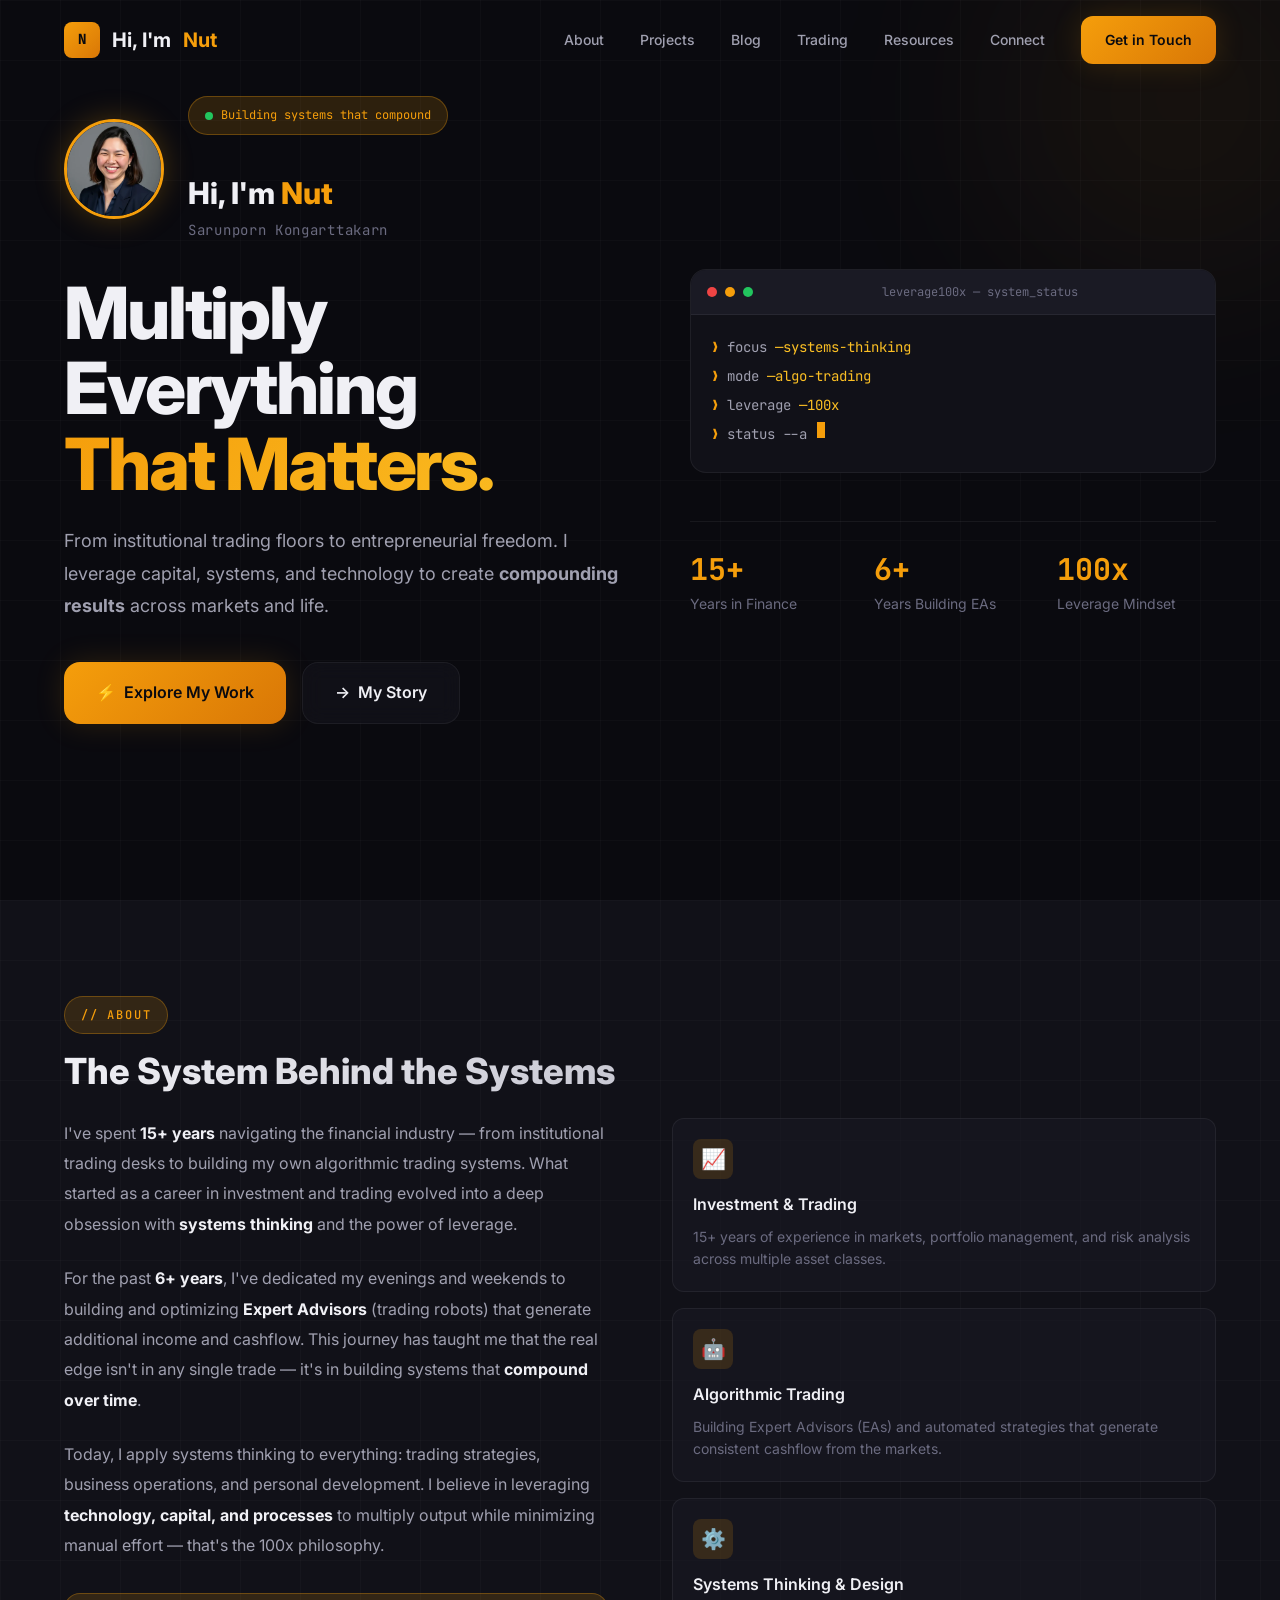
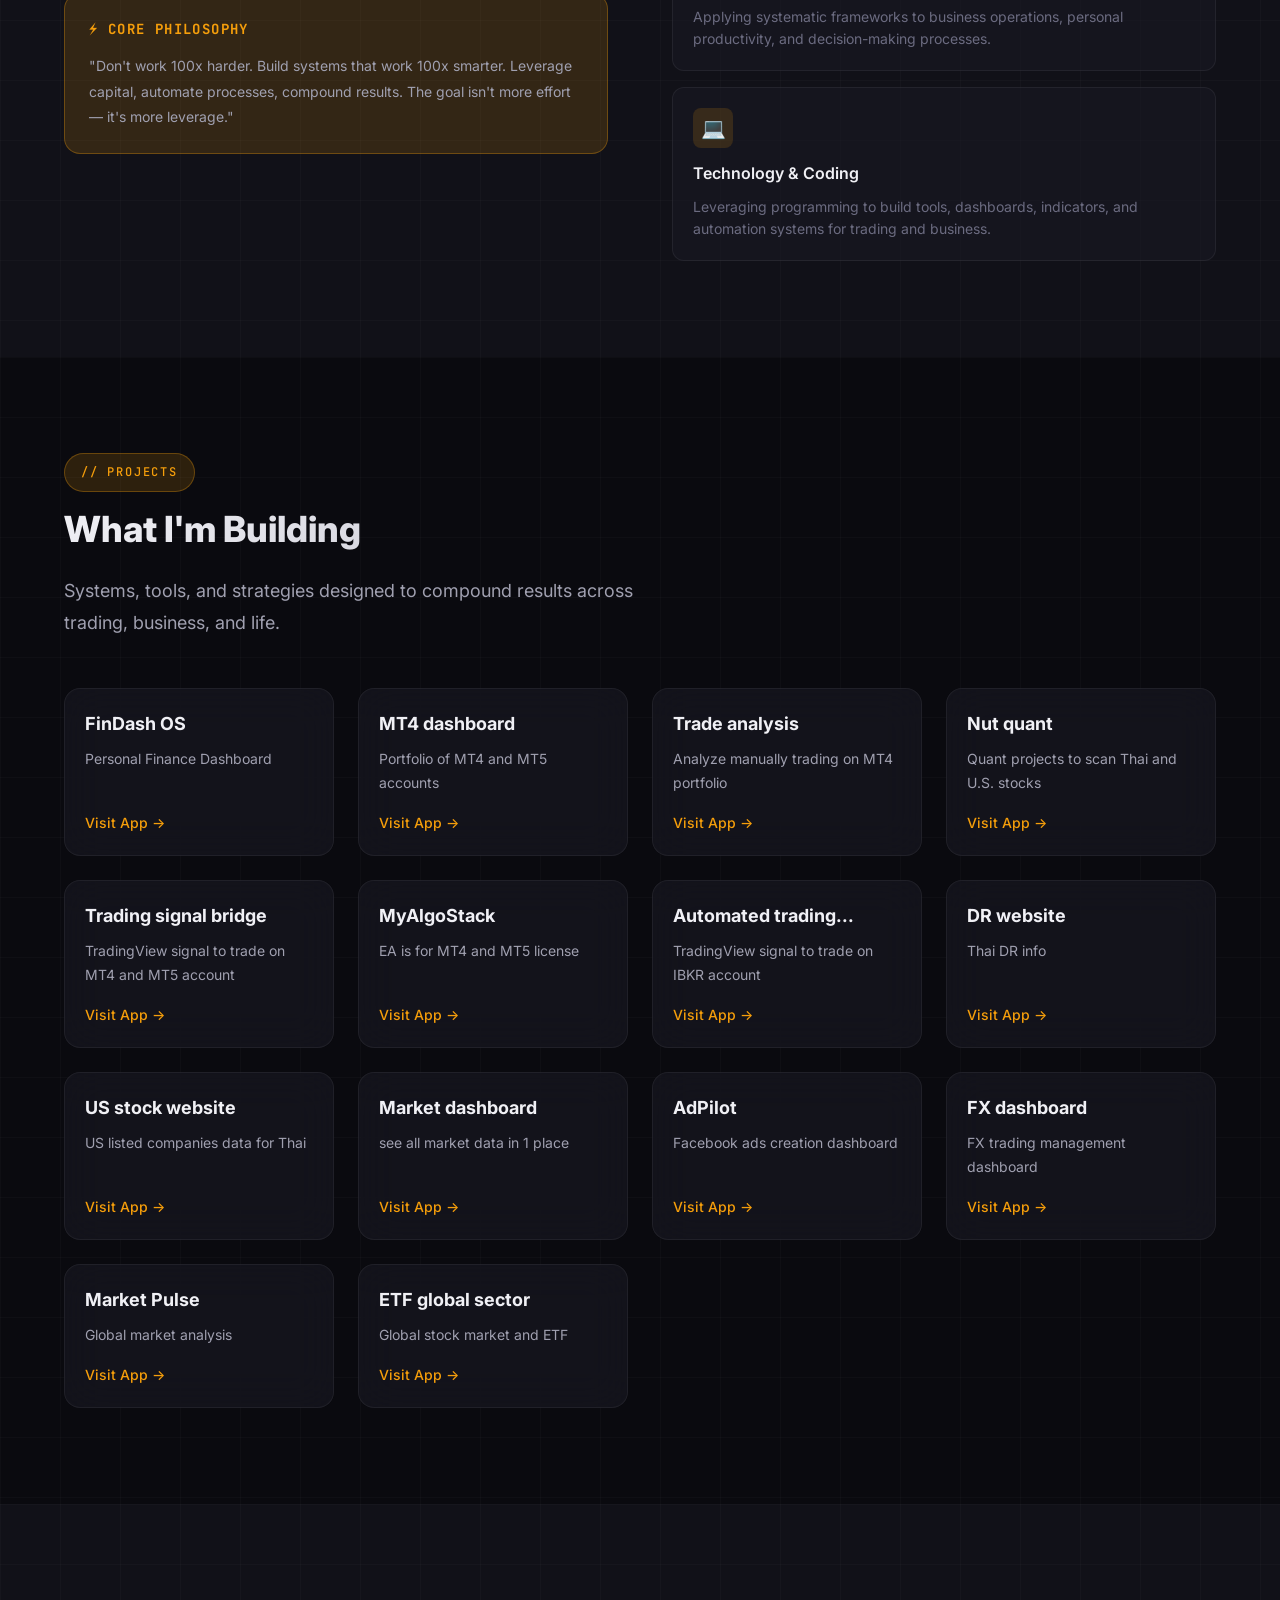
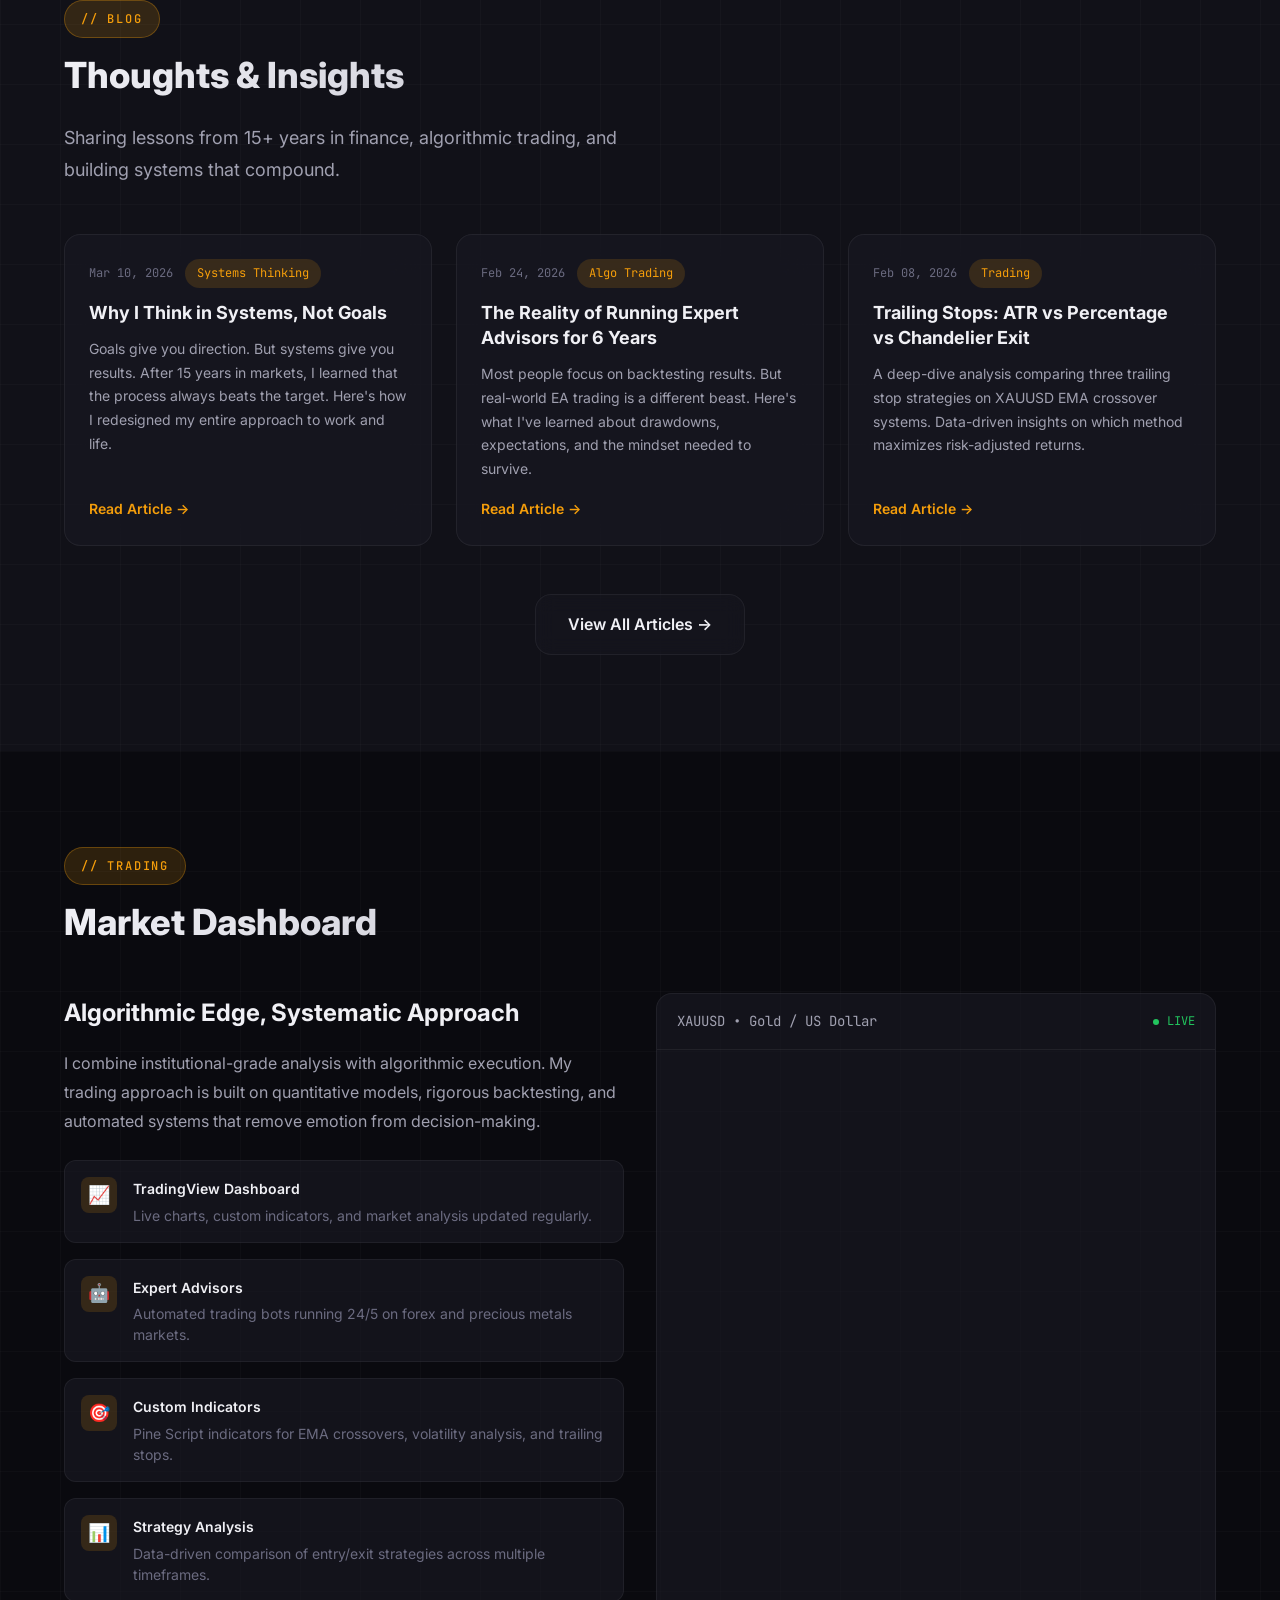
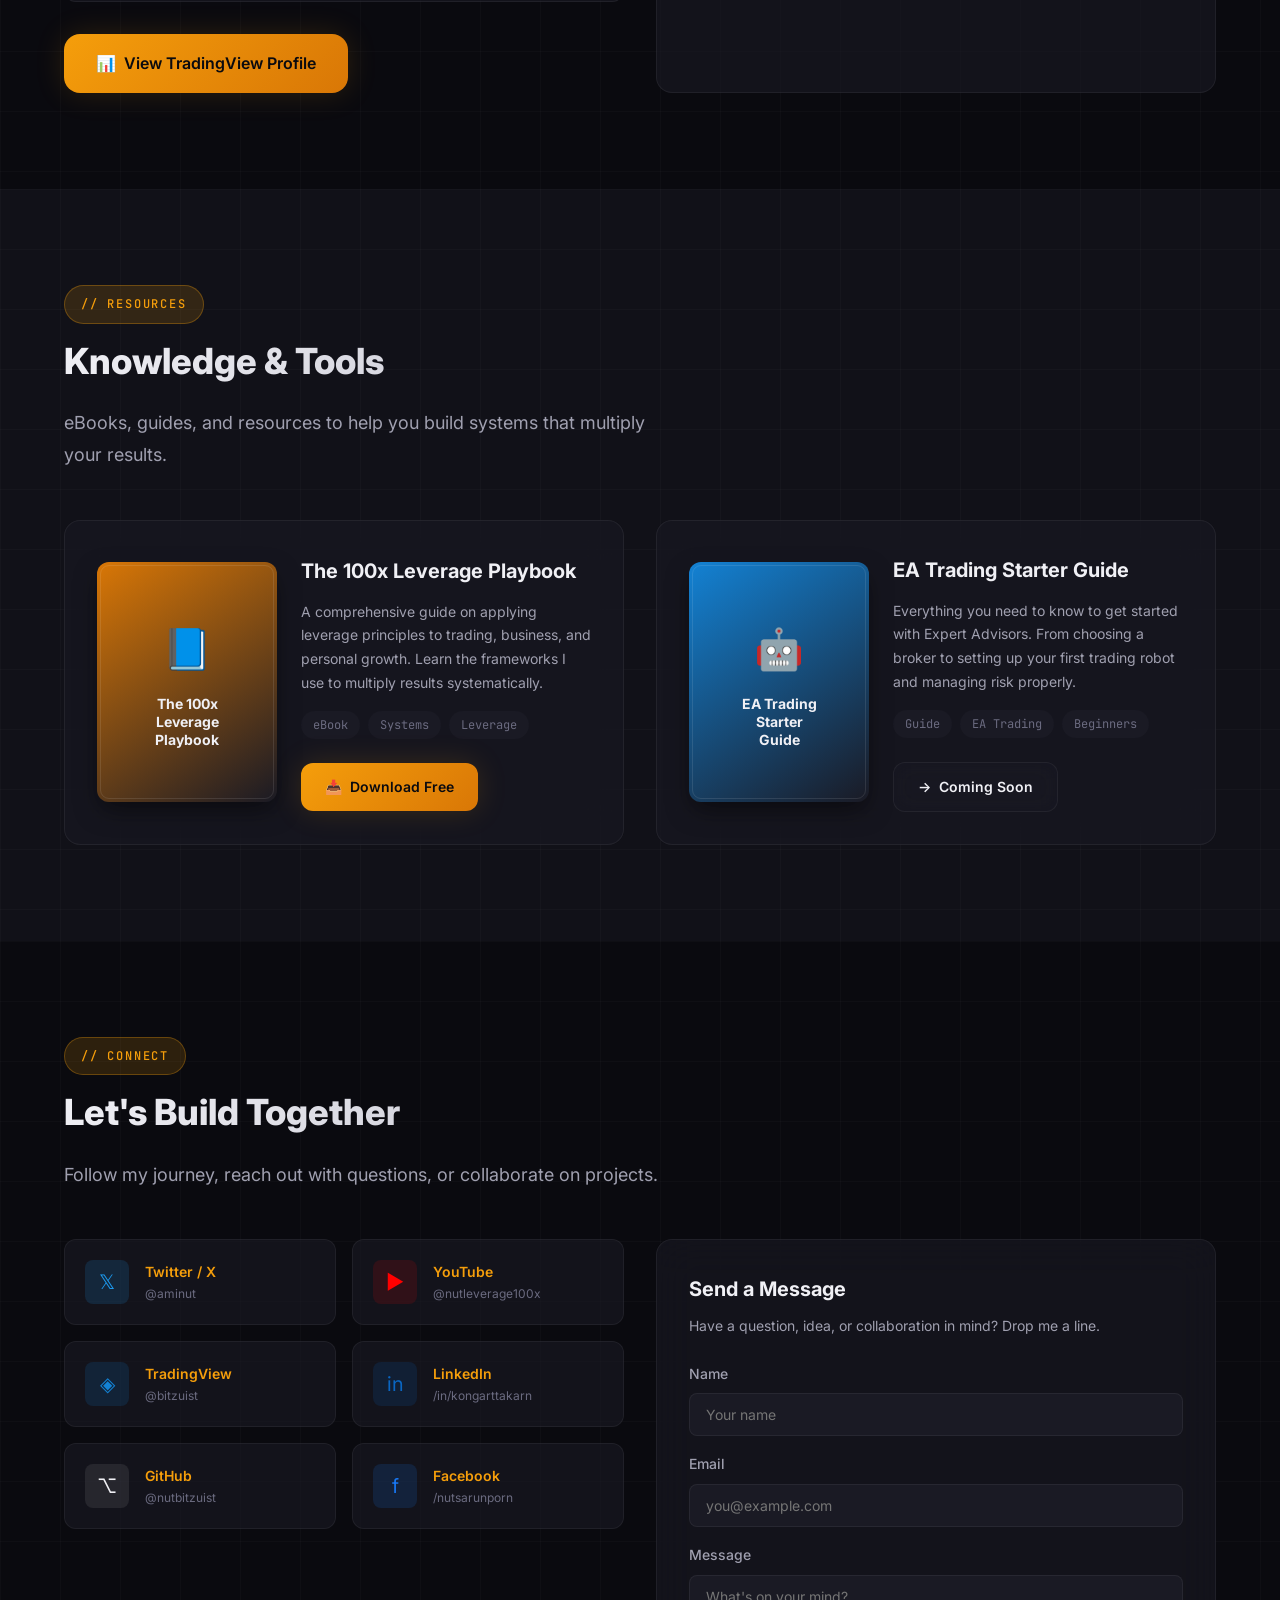
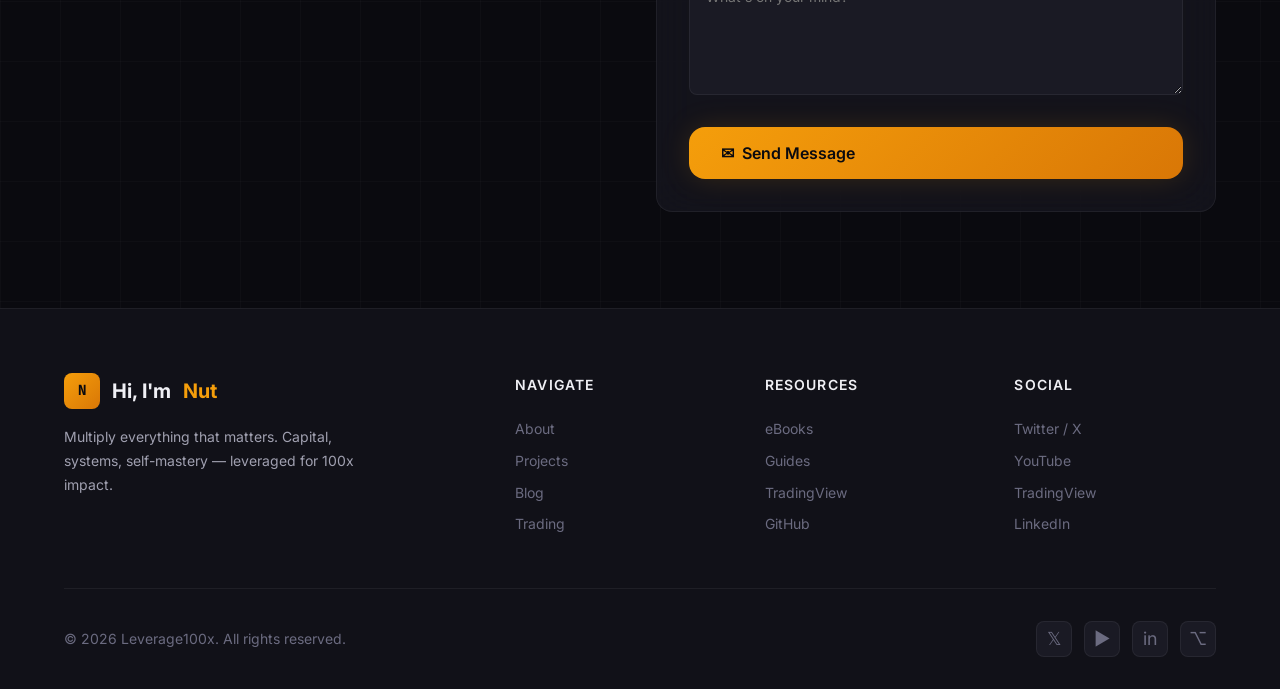
==== index.html @ 0f4f35c1 "Initial commit for Personal Website" ====
<!DOCTYPE html>
<html lang="en">

<head>
  <meta charset="UTF-8" />
  <meta name="viewport" content="width=device-width, initial-scale=1.0, maximum-scale=1" />
  <title>Nut (Sarunporn) — Leverage100x | Multiply Everything That Matters</title>
  <meta name="description"
    content="From institutional trading floors to entrepreneurial freedom. 15+ years of investment expertise, algorithmic trading systems, and Expert Advisors. Learn to leverage capital, systems, and self-mastery for 100x impact." />
  <meta name="keywords"
    content="leverage, trading, forex, expert advisor, EA, algo trading, system thinking, business systems, self-mastery, 100x growth, robot trading, automation, TradingView" />
  <meta name="author" content="Sarunporn Kongarttakarn (Nut)" />
  <meta name="robots" content="index, follow" />
  <meta name="theme-color" content="#F59E0B" />

  <!-- Open Graph -->
  <meta property="og:title" content="Leverage100x — Multiply Everything That Matters" />
  <meta property="og:description"
    content="From institutional trading floors to entrepreneurial freedom. Learn to leverage capital, systems, and self-mastery for 100x impact." />
  <meta property="og:type" content="website" />
  <meta property="og:url" content="https://leverage100x.com" />
  <meta property="og:site_name" content="Leverage100x" />

  <!-- Twitter Card -->
  <meta name="twitter:card" content="summary_large_image" />
  <meta name="twitter:title" content="Leverage100x — Multiply Everything That Matters" />
  <meta name="twitter:description"
    content="From institutional trading floors to entrepreneurial freedom. Learn to leverage capital, systems, and self-mastery for 100x impact." />

  <!-- Fonts -->
  <link rel="preconnect" href="https://fonts.googleapis.com" />
  <link rel="preconnect" href="https://fonts.gstatic.com" crossorigin />
  <link
    href="https://fonts.googleapis.com/css2?family=Inter:wght@400;500;600;700;800&family=JetBrains+Mono:wght@400;500;600;700&display=swap"
    rel="stylesheet" />

  <!-- Stylesheet -->
  <link rel="stylesheet" href="styles.css" />
</head>

<body>

  <!-- ========== NAVIGATION ========== -->
  <nav class="navbar" id="navbar">
    <div class="container">
      <a href="#" class="nav-logo">
        <span class="nav-logo-icon">N</span>
        Hi, I'm <span class="text-accent">Nut</span>
      </a>

      <div class="nav-links" id="navLinks">
        <a href="#about" class="nav-link">About</a>
        <a href="#projects" class="nav-link">Projects</a>
        <a href="#blog" class="nav-link">Blog</a>
        <a href="#trading" class="nav-link">Trading</a>
        <a href="#resources" class="nav-link">Resources</a>
        <a href="#connect" class="nav-link">Connect</a>
        <a href="#connect" class="btn btn-primary nav-cta">Get in Touch</a>
      </div>

      <button class="nav-toggle" id="navToggle" aria-label="Toggle navigation">
        <span></span>
        <span></span>
        <span></span>
      </button>
    </div>
  </nav>

  <!-- ========== HERO SECTION ========== -->
  <section class="hero section" id="hero">
    <div class="bg-grid"></div>
    <div class="bg-gradient-radial"></div>

    <div class="container">
      <div class="hero-content">
        <div class="hero-text-column">
          <div class="hero-intro">
          <div class="hero-avatar">
            <img src="profile.webp" alt="Nut — Sarunporn Kongarttakarn" />
          </div>
          <div class="hero-name-block">
            <div class="hero-badge">
              <span class="pulse"></span>
              Building systems that compound
            </div>
            <h2 class="hero-name">Hi, I'm <span class="text-accent">Nut</span></h2>
            <p class="hero-fullname text-mono">Sarunporn Kongarttakarn</p>
          </div>
        </div>

        <h1 class="hero-title">
          <span class="line">Multiply</span>
          <span class="line">Everything</span>
          <span class="line gradient-text">That Matters.</span>
        </h1>

        <p class="hero-subtitle">
          From institutional trading floors to entrepreneurial freedom.
          I leverage capital, systems, and technology to create
          <strong>compounding results</strong> across markets and life.
        </p>

        <div class="hero-actions">
          <a href="#projects" class="btn btn-primary btn-lg">
            <span>⚡</span> Explore My Work
          </a>
          <a href="#about" class="btn btn-secondary btn-lg">
            <span>→</span> My Story
          </a>
        </div>
        </div>

        <div class="hero-visual-column">
        <!-- Terminal -->
        <div class="hero-terminal reveal">
          <div class="terminal-header">
            <span class="terminal-dot red"></span>
            <span class="terminal-dot yellow"></span>
            <span class="terminal-dot green"></span>
            <span class="terminal-title">leverage100x — system_status</span>
          </div>
          <div class="terminal-body">
            <div class="terminal-line">
              <span class="terminal-prompt">❯</span>
              <span class="terminal-text">focus <span class="highlight">—systems-thinking</span></span>
            </div>
            <div class="terminal-line">
              <span class="terminal-prompt">❯</span>
              <span class="terminal-text">mode <span class="highlight">—algo-trading</span></span>
            </div>
            <div class="terminal-line">
              <span class="terminal-prompt">❯</span>
              <span class="terminal-text">leverage <span class="highlight">—100x</span></span>
            </div>
            <div class="terminal-line">
              <span class="terminal-prompt">❯</span>
              <span class="terminal-text" id="typingText"></span><span class="terminal-cursor"></span>
            </div>
          </div>
        </div>

        <!-- Stats -->
        <div class="hero-stats reveal reveal-delay-2">
          <div>
            <div class="hero-stat-value">15+</div>
            <div class="hero-stat-label">Years in Finance</div>
          </div>
          <div>
            <div class="hero-stat-value">6+</div>
            <div class="hero-stat-label">Years Building EAs</div>
          </div>
          <div>
            <div class="hero-stat-value">100x</div>
            <div class="hero-stat-label">Leverage Mindset</div>
          </div>
        </div>
        </div>
      </div>
    </div>
  </section>

  <!-- ========== ABOUT SECTION ========== -->
  <section class="about section" id="about">
    <div class="bg-grid"></div>
    <div class="container">
      <div class="reveal">
        <span class="section-label">// About</span>
        <h2 class="section-title">The System Behind the Systems</h2>
      </div>

      <div class="about-grid">
        <div class="about-text reveal">
          <p>
            I've spent <strong>15+ years</strong> navigating the financial industry — from institutional trading
            desks to building my own algorithmic trading systems. What started as a career in investment and
            trading evolved into a deep obsession with <strong>systems thinking</strong> and the power of leverage.
          </p>
          <p>
            For the past <strong>6+ years</strong>, I've dedicated my evenings and weekends to building and
            optimizing <strong>Expert Advisors</strong> (trading robots) that generate additional income and
            cashflow. This journey has taught me that the real edge isn't in any single trade — it's in
            building systems that <strong>compound over time</strong>.
          </p>
          <p>
            Today, I apply systems thinking to everything: trading strategies, business operations, and
            personal development. I believe in leveraging <strong>technology, capital, and processes</strong>
            to multiply output while minimizing manual effort — that's the 100x philosophy.
          </p>

          <div class="about-philosophy">
            <h3>⚡ Core Philosophy</h3>
            <p>
              "Don't work 100x harder. Build systems that work 100x smarter.
              Leverage capital, automate processes, compound results.
              The goal isn't more effort — it's more leverage."
            </p>
          </div>
        </div>

        <div class="about-skills reveal reveal-delay-2">
          <div class="skill-card">
            <div class="skill-card-icon">📈</div>
            <h3>Investment & Trading</h3>
            <p>15+ years of experience in markets, portfolio management, and risk analysis across multiple asset
              classes.</p>
          </div>
          <div class="skill-card">
            <div class="skill-card-icon">🤖</div>
            <h3>Algorithmic Trading</h3>
            <p>Building Expert Advisors (EAs) and automated strategies that generate consistent cashflow from the
              markets.</p>
          </div>
          <div class="skill-card">
            <div class="skill-card-icon">⚙️</div>
            <h3>Systems Thinking & Design</h3>
            <p>Applying systematic frameworks to business operations, personal productivity, and decision-making
              processes.</p>
          </div>
          <div class="skill-card">
            <div class="skill-card-icon">💻</div>
            <h3>Technology & Coding</h3>
            <p>Leveraging programming to build tools, dashboards, indicators, and automation systems for trading and
              business.</p>
          </div>
        </div>
      </div>
    </div>
  </section>

  <!-- ========== PROJECTS SECTION ========== -->
  <section class="section" id="projects">
    <div class="bg-grid"></div>
    <div class="container">
      <div class="reveal">
        <span class="section-label">// Projects</span>
        <h2 class="section-title">What I'm Building</h2>
        <p class="section-subtitle">Systems, tools, and strategies designed to compound results across trading,
          business, and life.</p>
      </div>

      <div class="projects-grid" style="margin-top: var(--space-12);">
        <div class="card project-card reveal">
          <div class="project-card-body" style="padding: var(--space-5); height: 100%; display: flex; flex-direction: column;">
            <h3 class="project-card-title" style="margin-bottom: var(--space-2); font-size: var(--fs-lg);">FinDash OS</h3>
            <p class="project-card-desc" style="flex-grow: 1; font-size: var(--fs-sm); color: var(--text-secondary); margin-bottom: var(--space-4);">Personal Finance Dashboard</p>
            <div class="project-card-links text-accent" style="font-size: var(--fs-sm); font-weight: 500;">
              <a href="http://findashos.com/" target="_blank" rel="noopener">Visit App →</a>
            </div>
          </div>
        </div>

        <div class="card project-card reveal">
          <div class="project-card-body" style="padding: var(--space-5); height: 100%; display: flex; flex-direction: column;">
            <h3 class="project-card-title" style="margin-bottom: var(--space-2); font-size: var(--fs-lg);">MT4 dashboard</h3>
            <p class="project-card-desc" style="flex-grow: 1; font-size: var(--fs-sm); color: var(--text-secondary); margin-bottom: var(--space-4);">Portfolio of MT4 and MT5 accounts</p>
            <div class="project-card-links text-accent" style="font-size: var(--fs-sm); font-weight: 500;">
              <a href="https://mtports.myalgostack.com/" target="_blank" rel="noopener">Visit App →</a>
            </div>
          </div>
        </div>

        <div class="card project-card reveal">
          <div class="project-card-body" style="padding: var(--space-5); height: 100%; display: flex; flex-direction: column;">
            <h3 class="project-card-title" style="margin-bottom: var(--space-2); font-size: var(--fs-lg);">Trade analysis</h3>
            <p class="project-card-desc" style="flex-grow: 1; font-size: var(--fs-sm); color: var(--text-secondary); margin-bottom: var(--space-4);">Analyze manually trading on MT4 portfolio</p>
            <div class="project-card-links text-accent" style="font-size: var(--fs-sm); font-weight: 500;">
              <a href="https://tradeanalysis.up.railway.app/" target="_blank" rel="noopener">Visit App →</a>
            </div>
          </div>
        </div>

        <div class="card project-card reveal">
          <div class="project-card-body" style="padding: var(--space-5); height: 100%; display: flex; flex-direction: column;">
            <h3 class="project-card-title" style="margin-bottom: var(--space-2); font-size: var(--fs-lg);">Nut quant</h3>
            <p class="project-card-desc" style="flex-grow: 1; font-size: var(--fs-sm); color: var(--text-secondary); margin-bottom: var(--space-4);">Quant projects to scan Thai and U.S. stocks</p>
            <div class="project-card-links text-accent" style="font-size: var(--fs-sm); font-weight: 500;">
              <a href="https://quant.myalgostack.com/" target="_blank" rel="noopener">Visit App →</a>
            </div>
          </div>
        </div>

        <div class="card project-card reveal">
          <div class="project-card-body" style="padding: var(--space-5); height: 100%; display: flex; flex-direction: column;">
            <h3 class="project-card-title" style="margin-bottom: var(--space-2); font-size: var(--fs-lg);">Trading signal bridge</h3>
            <p class="project-card-desc" style="flex-grow: 1; font-size: var(--fs-sm); color: var(--text-secondary); margin-bottom: var(--space-4);">TradingView signal to trade on MT4 and MT5 account</p>
            <div class="project-card-links text-accent" style="font-size: var(--fs-sm); font-weight: 500;">
              <a href="https://signal.myalgostack.com/" target="_blank" rel="noopener">Visit App →</a>
            </div>
          </div>
        </div>

        <div class="card project-card reveal">
          <div class="project-card-body" style="padding: var(--space-5); height: 100%; display: flex; flex-direction: column;">
            <h3 class="project-card-title" style="margin-bottom: var(--space-2); font-size: var(--fs-lg);">MyAlgoStack</h3>
            <p class="project-card-desc" style="flex-grow: 1; font-size: var(--fs-sm); color: var(--text-secondary); margin-bottom: var(--space-4);">EA is for MT4 and MT5 license</p>
            <div class="project-card-links text-accent" style="font-size: var(--fs-sm); font-weight: 500;">
              <a href="https://myalgostack.com/" target="_blank" rel="noopener">Visit App →</a>
            </div>
          </div>
        </div>

        <div class="card project-card reveal">
          <div class="project-card-body" style="padding: var(--space-5); height: 100%; display: flex; flex-direction: column;">
            <h3 class="project-card-title" style="margin-bottom: var(--space-2); font-size: var(--fs-lg);">Automated trading...</h3>
            <p class="project-card-desc" style="flex-grow: 1; font-size: var(--fs-sm); color: var(--text-secondary); margin-bottom: var(--space-4);">TradingView signal to trade on IBKR account</p>
            <div class="project-card-links text-accent" style="font-size: var(--fs-sm); font-weight: 500;">
              <a href="https://trading-system-ibkr.vercel.app/" target="_blank" rel="noopener">Visit App →</a>
            </div>
          </div>
        </div>

        <div class="card project-card reveal">
          <div class="project-card-body" style="padding: var(--space-5); height: 100%; display: flex; flex-direction: column;">
            <h3 class="project-card-title" style="margin-bottom: var(--space-2); font-size: var(--fs-lg);">DR website</h3>
            <p class="project-card-desc" style="flex-grow: 1; font-size: var(--fs-sm); color: var(--text-secondary); margin-bottom: var(--space-4);">Thai DR info</p>
            <div class="project-card-links text-accent" style="font-size: var(--fs-sm); font-weight: 500;">
              <a href="http://dr.myalgostack.com/" target="_blank" rel="noopener">Visit App →</a>
            </div>
          </div>
        </div>

        <div class="card project-card reveal">
          <div class="project-card-body" style="padding: var(--space-5); height: 100%; display: flex; flex-direction: column;">
            <h3 class="project-card-title" style="margin-bottom: var(--space-2); font-size: var(--fs-lg);">US stock website</h3>
            <p class="project-card-desc" style="flex-grow: 1; font-size: var(--fs-sm); color: var(--text-secondary); margin-bottom: var(--space-4);">US listed companies data for Thai</p>
            <div class="project-card-links text-accent" style="font-size: var(--fs-sm); font-weight: 500;">
              <a href="https://bulltiq.com/" target="_blank" rel="noopener">Visit App →</a>
            </div>
          </div>
        </div>

        <div class="card project-card reveal">
          <div class="project-card-body" style="padding: var(--space-5); height: 100%; display: flex; flex-direction: column;">
            <h3 class="project-card-title" style="margin-bottom: var(--space-2); font-size: var(--fs-lg);">Market dashboard</h3>
            <p class="project-card-desc" style="flex-grow: 1; font-size: var(--fs-sm); color: var(--text-secondary); margin-bottom: var(--space-4);">see all market data in 1 place</p>
            <div class="project-card-links text-accent" style="font-size: var(--fs-sm); font-weight: 500;">
              <a href="https://1market.vercel.app/" target="_blank" rel="noopener">Visit App →</a>
            </div>
          </div>
        </div>

        <div class="card project-card reveal">
          <div class="project-card-body" style="padding: var(--space-5); height: 100%; display: flex; flex-direction: column;">
            <h3 class="project-card-title" style="margin-bottom: var(--space-2); font-size: var(--fs-lg);">AdPilot</h3>
            <p class="project-card-desc" style="flex-grow: 1; font-size: var(--fs-sm); color: var(--text-secondary); margin-bottom: var(--space-4);">Facebook ads creation dashboard</p>
            <div class="project-card-links text-accent" style="font-size: var(--fs-sm); font-weight: 500;">
              <a href="https://adpilot-alpha.vercel.app" target="_blank" rel="noopener">Visit App →</a>
            </div>
          </div>
        </div>

        <div class="card project-card reveal">
          <div class="project-card-body" style="padding: var(--space-5); height: 100%; display: flex; flex-direction: column;">
            <h3 class="project-card-title" style="margin-bottom: var(--space-2); font-size: var(--fs-lg);">FX dashboard</h3>
            <p class="project-card-desc" style="flex-grow: 1; font-size: var(--fs-sm); color: var(--text-secondary); margin-bottom: var(--space-4);">FX trading management dashboard</p>
            <div class="project-card-links text-accent" style="font-size: var(--fs-sm); font-weight: 500;">
              <a href="https://trading-dashboard-nine-phi.vercel.app/" target="_blank" rel="noopener">Visit App →</a>
            </div>
          </div>
        </div>

        <div class="card project-card reveal">
          <div class="project-card-body" style="padding: var(--space-5); height: 100%; display: flex; flex-direction: column;">
            <h3 class="project-card-title" style="margin-bottom: var(--space-2); font-size: var(--fs-lg);">Market Pulse</h3>
            <p class="project-card-desc" style="flex-grow: 1; font-size: var(--fs-sm); color: var(--text-secondary); margin-bottom: var(--space-4);">Global market analysis</p>
            <div class="project-card-links text-accent" style="font-size: var(--fs-sm); font-weight: 500;">
              <a href="https://1market.vercel.app/" target="_blank" rel="noopener">Visit App →</a>
            </div>
          </div>
        </div>

        <div class="card project-card reveal">
          <div class="project-card-body" style="padding: var(--space-5); height: 100%; display: flex; flex-direction: column;">
            <h3 class="project-card-title" style="margin-bottom: var(--space-2); font-size: var(--fs-lg);">ETF global sector</h3>
            <p class="project-card-desc" style="flex-grow: 1; font-size: var(--fs-sm); color: var(--text-secondary); margin-bottom: var(--space-4);">Global stock market and ETF</p>
            <div class="project-card-links text-accent" style="font-size: var(--fs-sm); font-weight: 500;">
              <a href="https://market-dashboard-big.vercel.app/" target="_blank" rel="noopener">Visit App →</a>
            </div>
          </div>
        </div>
      </div>
    </div>
  </section>

  <!-- ========== BLOG SECTION ========== -->
  <section class="blog section" id="blog">
    <div class="bg-grid"></div>
    <div class="container">
      <div class="reveal">
        <span class="section-label">// Blog</span>
        <h2 class="section-title">Thoughts & Insights</h2>
        <p class="section-subtitle">Sharing lessons from 15+ years in finance, algorithmic trading, and building systems
          that compound.</p>
      </div>

      <div class="blog-grid" style="margin-top: var(--space-12);">
        <!-- Blog Post 1 -->
        <div class="card blog-card reveal reveal-delay-1">
          <div class="blog-card-body">
            <div class="blog-card-meta">
              <span class="blog-card-date">Mar 10, 2026</span>
              <span class="blog-card-category">Systems Thinking</span>
            </div>
            <h3 class="blog-card-title">Why I Think in Systems, Not Goals</h3>
            <p class="blog-card-excerpt">
              Goals give you direction. But systems give you results. After 15 years in markets, I learned that the
              process always beats the target. Here's how I redesigned my entire approach to work and life.
            </p>
            <a href="blog/systems-not-goals.html" class="blog-card-link">Read Article →</a>
          </div>
        </div>

        <!-- Blog Post 2 -->
        <div class="card blog-card reveal reveal-delay-2">
          <div class="blog-card-body">
            <div class="blog-card-meta">
              <span class="blog-card-date">Feb 24, 2026</span>
              <span class="blog-card-category">Algo Trading</span>
            </div>
            <h3 class="blog-card-title">The Reality of Running Expert Advisors for 6 Years</h3>
            <p class="blog-card-excerpt">
              Most people focus on backtesting results. But real-world EA trading is a different beast. Here's what I've
              learned about drawdowns, expectations, and the mindset needed to survive.
            </p>
            <a href="blog/running-expert-advisors-6-years.html" class="blog-card-link">Read Article →</a>
          </div>
        </div>

        <!-- Blog Post 3 -->
        <div class="card blog-card reveal reveal-delay-3">
          <div class="blog-card-body">
            <div class="blog-card-meta">
              <span class="blog-card-date">Feb 08, 2026</span>
              <span class="blog-card-category">Trading</span>
            </div>
            <h3 class="blog-card-title">Trailing Stops: ATR vs Percentage vs Chandelier Exit</h3>
            <p class="blog-card-excerpt">
              A deep-dive analysis comparing three trailing stop strategies on XAUUSD EMA crossover systems. Data-driven
              insights on which method maximizes risk-adjusted returns.
            </p>
            <a href="blog/trailing-stops-comparison.html" class="blog-card-link">Read Article →</a>
          </div>
        </div>
      </div>

      <div class="blog-more reveal">
        <a href="blog/index.html" class="btn btn-secondary btn-lg">View All Articles →</a>
      </div>
    </div>
  </section>

  <!-- ========== TRADING SECTION ========== -->
  <section class="section" id="trading">
    <div class="bg-grid"></div>
    <div class="container">
      <div class="reveal">
        <span class="section-label">// Trading</span>
        <h2 class="section-title">Market Dashboard</h2>
      </div>

      <div class="trading-content" style="margin-top: var(--space-12);">
        <div class="trading-info reveal">
          <h3>Algorithmic Edge, Systematic Approach</h3>
          <p>
            I combine institutional-grade analysis with algorithmic execution. My trading approach
            is built on quantitative models, rigorous backtesting, and automated systems that remove
            emotion from decision-making.
          </p>

          <div class="trading-features">
            <div class="trading-feature">
              <div class="trading-feature-icon">📈</div>
              <div>
                <h4>TradingView Dashboard</h4>
                <p>Live charts, custom indicators, and market analysis updated regularly.</p>
              </div>
            </div>
            <div class="trading-feature">
              <div class="trading-feature-icon">🤖</div>
              <div>
                <h4>Expert Advisors</h4>
                <p>Automated trading bots running 24/5 on forex and precious metals markets.</p>
              </div>
            </div>
            <div class="trading-feature">
              <div class="trading-feature-icon">🎯</div>
              <div>
                <h4>Custom Indicators</h4>
                <p>Pine Script indicators for EMA crossovers, volatility analysis, and trailing stops.</p>
              </div>
            </div>
            <div class="trading-feature">
              <div class="trading-feature-icon">📊</div>
              <div>
                <h4>Strategy Analysis</h4>
                <p>Data-driven comparison of entry/exit strategies across multiple timeframes.</p>
              </div>
            </div>
          </div>

          <a href="https://www.tradingview.com/u/bitzuist/#published-scripts" class="btn btn-primary btn-lg"
            target="_blank" rel="noopener">
            <span>📊</span> View TradingView Profile
          </a>
        </div>

        <!-- TradingView Widget -->
        <div class="trading-widget reveal reveal-delay-2">
          <div class="trading-widget-header">
            <span class="trading-widget-title">XAUUSD • Gold / US Dollar</span>
            <span class="trading-widget-live">LIVE</span>
          </div>
          <!-- TradingView Widget BEGIN -->
          <div class="tradingview-widget-container">
            <iframe
              src="https://s.tradingview.com/widgetembed/?frameElementId=tradingview_chart&symbol=OANDA%3AXAUUSD&interval=D&hidesidetoolbar=1&symboledit=1&saveimage=0&toolbarbg=0a0a0f&studies=%5B%5D&theme=dark&style=1&timezone=Etc%2FUTC&withdateranges=1&showpopupbutton=0&overrides=%7B%22paneProperties.background%22%3A%22%230a0a0f%22%2C%22paneProperties.backgroundType%22%3A%22solid%22%7D"
              style="width: 100%; height: 420px;" frameborder="0" allowtransparency="true" scrolling="no"
              title="TradingView Chart">
            </iframe>
          </div>
          <!-- TradingView Widget END -->
        </div>
      </div>
    </div>
  </section>

  <!-- ========== RESOURCES SECTION ========== -->
  <section class="resources section" id="resources">
    <div class="bg-grid"></div>
    <div class="container">
      <div class="reveal">
        <span class="section-label">// Resources</span>
        <h2 class="section-title">Knowledge & Tools</h2>
        <p class="section-subtitle">eBooks, guides, and resources to help you build systems that multiply your results.
        </p>
      </div>

      <div class="resources-grid" style="margin-top: var(--space-12);">
        <!-- Resource 1: eBook -->
        <div class="card resource-card reveal reveal-delay-1">
          <div class="resource-cover">
            <div class="resource-cover-text">
              <div class="icon">📘</div>
              <h4>The 100x<br />Leverage<br />Playbook</h4>
            </div>
          </div>
          <div class="resource-info">
            <h3>The 100x Leverage Playbook</h3>
            <p>
              A comprehensive guide on applying leverage principles to trading, business, and personal growth. Learn the
              frameworks I use to multiply results systematically.
            </p>
            <div class="resource-tags">
              <span class="tech-tag">eBook</span>
              <span class="tech-tag">Systems</span>
              <span class="tech-tag">Leverage</span>
            </div>
            <a href="#" class="btn btn-primary">
              <span>📥</span> Download Free
            </a>
          </div>
        </div>

        <!-- Resource 2: Guide -->
        <div class="card resource-card reveal reveal-delay-2">
          <div class="resource-cover" style="background: linear-gradient(145deg, #1382d4 0%, var(--bg-tertiary) 100%);">
            <div class="resource-cover-text">
              <div class="icon">🤖</div>
              <h4>EA Trading<br />Starter<br />Guide</h4>
            </div>
          </div>
          <div class="resource-info">
            <h3>EA Trading Starter Guide</h3>
            <p>
              Everything you need to know to get started with Expert Advisors. From choosing a broker to setting up your
              first trading robot and managing risk properly.
            </p>
            <div class="resource-tags">
              <span class="tech-tag">Guide</span>
              <span class="tech-tag">EA Trading</span>
              <span class="tech-tag">Beginners</span>
            </div>
            <a href="#" class="btn btn-secondary">
              <span>→</span> Coming Soon
            </a>
          </div>
        </div>
      </div>
    </div>
  </section>

  <!-- ========== CONNECT SECTION ========== -->
  <section class="section" id="connect">
    <div class="bg-grid"></div>
    <div class="container">
      <div class="reveal">
        <span class="section-label">// Connect</span>
        <h2 class="section-title">Let's Build Together</h2>
        <p class="section-subtitle">Follow my journey, reach out with questions, or collaborate on projects.</p>
      </div>

      <div class="connect-grid" style="margin-top: var(--space-12);">
        <!-- Social Links -->
        <div class="reveal">
          <div class="social-links">
            <a href="https://x.com/aminut" class="social-card" target="_blank" rel="noopener" aria-label="Twitter / X">
              <div class="social-card-icon twitter">𝕏</div>
              <div class="social-card-info">
                <h4>Twitter / X</h4>
                <p>@aminut</p>
              </div>
            </a>

            <a href="https://www.youtube.com/@nutleverage100x" class="social-card" target="_blank" rel="noopener"
              aria-label="YouTube">
              <div class="social-card-icon youtube">▶</div>
              <div class="social-card-info">
                <h4>YouTube</h4>
                <p>@nutleverage100x</p>
              </div>
            </a>

            <a href="https://www.tradingview.com/u/bitzuist/#published-scripts" class="social-card" target="_blank"
              rel="noopener" aria-label="TradingView">
              <div class="social-card-icon tradingview">◈</div>
              <div class="social-card-info">
                <h4>TradingView</h4>
                <p>@bitzuist</p>
              </div>
            </a>

            <a href="https://www.linkedin.com/in/kongarttakarn/" class="social-card" target="_blank" rel="noopener"
              aria-label="LinkedIn">
              <div class="social-card-icon linkedin">in</div>
              <div class="social-card-info">
                <h4>LinkedIn</h4>
                <p>/in/kongarttakarn</p>
              </div>
            </a>

            <a href="https://github.com/nutbitzuist" class="social-card" target="_blank" rel="noopener"
              aria-label="GitHub">
              <div class="social-card-icon github">⌥</div>
              <div class="social-card-info">
                <h4>GitHub</h4>
                <p>@nutbitzuist</p>
              </div>
            </a>

            <a href="https://web.facebook.com/nutsarunporn/" class="social-card" target="_blank" rel="noopener"
              aria-label="Facebook">
              <div class="social-card-icon facebook">f</div>
              <div class="social-card-info">
                <h4>Facebook</h4>
                <p>/nutsarunporn</p>
              </div>
            </a>
          </div>
        </div>

        <!-- Contact Form -->
        <div class="reveal reveal-delay-2">
          <div class="connect-form">
            <h3>Send a Message</h3>
            <p class="form-subtitle">Have a question, idea, or collaboration in mind? Drop me a line.</p>

            <form id="contactForm" action="https://formsubmit.co/email.nutty@gmail.com" method="POST">
              <input type="hidden" name="_captcha" value="false">
              <input type="hidden" name="_next" value="https://nut.leverage100x.com">
              <div class="form-group">
                <label class="form-label" for="name">Name</label>
                <input type="text" id="name" name="name" class="form-input" placeholder="Your name" required />
              </div>
              <div class="form-group">
                <label class="form-label" for="email">Email</label>
                <input type="email" id="email" name="email" class="form-input" placeholder="you@example.com" required />
              </div>
              <div class="form-group">
                <label class="form-label" for="message">Message</label>
                <textarea id="message" name="message" class="form-textarea" placeholder="What's on your mind?" required></textarea>
              </div>
              <button type="submit" class="btn btn-primary btn-lg form-submit">
                <span>✉</span> Send Message
              </button>
            </form>
          </div>
        </div>
      </div>
    </div>
  </section>

  <!-- ========== FOOTER ========== -->
  <footer class="footer">
    <div class="container">
      <div class="footer-grid">
        <div class="footer-brand">
          <a href="#" class="nav-logo">
            <span class="nav-logo-icon">N</span>
            Hi, I'm <span class="text-accent">Nut</span>
          </a>
          <p>Multiply everything that matters. Capital, systems, self-mastery — leveraged for 100x impact.</p>
        </div>

        <div class="footer-column">
          <h4>Navigate</h4>
          <a href="#about">About</a>
          <a href="#projects">Projects</a>
          <a href="#blog">Blog</a>
          <a href="#trading">Trading</a>
        </div>

        <div class="footer-column">
          <h4>Resources</h4>
          <a href="#resources">eBooks</a>
          <a href="#resources">Guides</a>
          <a href="https://www.tradingview.com/u/bitzuist/#published-scripts" target="_blank">TradingView</a>
          <a href="https://github.com/nutbitzuist" target="_blank">GitHub</a>
        </div>

        <div class="footer-column">
          <h4>Social</h4>
          <a href="https://x.com/aminut" target="_blank">Twitter / X</a>
          <a href="https://www.youtube.com/@nutleverage100x" target="_blank">YouTube</a>
          <a href="https://www.tradingview.com/u/bitzuist/#published-scripts" target="_blank">TradingView</a>
          <a href="https://www.linkedin.com/in/kongarttakarn/" target="_blank">LinkedIn</a>
        </div>
      </div>

      <div class="footer-bottom">
        <p>&copy; 2026 Leverage100x. All rights reserved.</p>
        <div class="footer-social">
          <a href="https://x.com/aminut" target="_blank" aria-label="Twitter">𝕏</a>
          <a href="https://www.youtube.com/@nutleverage100x" target="_blank" aria-label="YouTube">▶</a>
          <a href="https://www.linkedin.com/in/kongarttakarn/" target="_blank" aria-label="LinkedIn">in</a>
          <a href="https://github.com/nutbitzuist" target="_blank" aria-label="GitHub">⌥</a>
        </div>
      </div>
    </div>
  </footer>

  <script src="script.js"></script>
</body>

</html>
---- styles.css ----
/* ============================================
   LEVERAGE100x - Design System & Styles
   ============================================ */

/* ---------- CSS Custom Properties ---------- */
:root {
  /* Colors */
  --bg-primary: #0a0a0f;
  --bg-secondary: #111118;
  --bg-tertiary: #1a1a24;
  --bg-card: rgba(26, 26, 36, 0.6);
  --bg-glass: rgba(26, 26, 36, 0.4);

  --accent: #f59e0b;
  --accent-light: #fbbf24;
  --accent-dark: #d97706;
  --accent-glow: rgba(245, 158, 11, 0.15);
  --accent-glow-strong: rgba(245, 158, 11, 0.3);

  --text-primary: #f0f0f5;
  --text-secondary: #a0a0b0;
  --text-muted: #6b6b80;
  --text-accent: #f59e0b;

  --border: rgba(255, 255, 255, 0.06);
  --border-accent: rgba(245, 158, 11, 0.3);

  --success: #22c55e;
  --danger: #ef4444;

  /* Typography */
  --font-body: 'Inter', -apple-system, BlinkMacSystemFont, sans-serif;
  --font-mono: 'JetBrains Mono', 'Fira Code', monospace;

  --fs-xs: 0.75rem;
  --fs-sm: 0.875rem;
  --fs-base: 1rem;
  --fs-lg: 1.125rem;
  --fs-xl: 1.25rem;
  --fs-2xl: 1.5rem;
  --fs-3xl: 1.875rem;
  --fs-4xl: 2.25rem;
  --fs-5xl: 3rem;
  --fs-6xl: 3.75rem;
  --fs-7xl: 4.5rem;

  /* Spacing */
  --space-1: 0.25rem;
  --space-2: 0.5rem;
  --space-3: 0.75rem;
  --space-4: 1rem;
  --space-5: 1.25rem;
  --space-6: 1.5rem;
  --space-8: 2rem;
  --space-10: 2.5rem;
  --space-12: 3rem;
  --space-16: 4rem;
  --space-20: 5rem;
  --space-24: 6rem;

  /* Border Radius */
  --radius-sm: 0.375rem;
  --radius-md: 0.5rem;
  --radius-lg: 0.75rem;
  --radius-xl: 1rem;
  --radius-2xl: 1.5rem;
  --radius-full: 9999px;

  /* Transitions */
  --transition-fast: 150ms cubic-bezier(0.4, 0, 0.2, 1);
  --transition-base: 300ms cubic-bezier(0.4, 0, 0.2, 1);
  --transition-slow: 500ms cubic-bezier(0.4, 0, 0.2, 1);

  /* Shadows */
  --shadow-sm: 0 1px 2px rgba(0, 0, 0, 0.3);
  --shadow-md: 0 4px 6px -1px rgba(0, 0, 0, 0.4);
  --shadow-lg: 0 10px 25px -3px rgba(0, 0, 0, 0.5);
  --shadow-glow: 0 0 30px rgba(245, 158, 11, 0.15);
  --shadow-glow-strong: 0 0 60px rgba(245, 158, 11, 0.25);
}

/* ---------- Reset & Base ---------- */
*,
*::before,
*::after {
  margin: 0;
  padding: 0;
  box-sizing: border-box;
}

html {
  scroll-behavior: smooth;
  -webkit-font-smoothing: antialiased;
  -moz-osx-font-smoothing: grayscale;
}

body {
  font-family: var(--font-body);
  font-size: var(--fs-base);
  line-height: 1.7;
  color: var(--text-primary);
  background-color: var(--bg-primary);
  overflow-x: hidden;
}

a {
  color: var(--accent);
  text-decoration: none;
  transition: color var(--transition-fast);
}

a:hover {
  color: var(--accent-light);
}

img {
  max-width: 100%;
  height: auto;
  display: block;
}

ul,
ol {
  list-style: none;
}

button {
  cursor: pointer;
  border: none;
  background: none;
  font-family: inherit;
  color: inherit;
}

/* ---------- Utility Classes ---------- */
.container {
  width: 100%;
  max-width: 1200px;
  margin: 0 auto;
  padding: 0 var(--space-6);
}

.section {
  padding: var(--space-24) 0;
  position: relative;
}

.section-label {
  display: inline-flex;
  align-items: center;
  gap: var(--space-2);
  font-family: var(--font-mono);
  font-size: var(--fs-xs);
  font-weight: 500;
  color: var(--accent);
  text-transform: uppercase;
  letter-spacing: 0.15em;
  margin-bottom: var(--space-4);
  padding: var(--space-2) var(--space-4);
  background: var(--accent-glow);
  border: 1px solid var(--border-accent);
  border-radius: var(--radius-full);
}

.section-title {
  font-size: var(--fs-4xl);
  font-weight: 800;
  line-height: 1.2;
  margin-bottom: var(--space-6);
  background: linear-gradient(135deg, var(--text-primary) 0%, var(--text-secondary) 100%);
  -webkit-background-clip: text;
  -webkit-text-fill-color: transparent;
  background-clip: text;
}

.section-subtitle {
  font-size: var(--fs-lg);
  color: var(--text-secondary);
  max-width: 600px;
  line-height: 1.8;
}

.text-accent {
  color: var(--accent);
  -webkit-text-fill-color: var(--accent);
}

.text-mono {
  font-family: var(--font-mono);
}

/* ---------- Background Decorations ---------- */
.bg-grid {
  position: absolute;
  inset: 0;
  background-image:
    linear-gradient(rgba(255, 255, 255, 0.02) 1px, transparent 1px),
    linear-gradient(90deg, rgba(255, 255, 255, 0.02) 1px, transparent 1px);
  background-size: 60px 60px;
  pointer-events: none;
}

.bg-gradient-radial {
  position: absolute;
  width: 600px;
  height: 600px;
  border-radius: 50%;
  background: radial-gradient(circle, var(--accent-glow) 0%, transparent 70%);
  pointer-events: none;
  filter: blur(80px);
}

/* ---------- Buttons ---------- */
.btn {
  display: inline-flex;
  align-items: center;
  gap: var(--space-2);
  padding: var(--space-3) var(--space-6);
  font-family: var(--font-body);
  font-size: var(--fs-sm);
  font-weight: 600;
  border-radius: var(--radius-lg);
  transition: all var(--transition-base);
  white-space: nowrap;
}

.btn-primary {
  background: linear-gradient(135deg, var(--accent) 0%, var(--accent-dark) 100%);
  color: var(--bg-primary);
  box-shadow: var(--shadow-glow);
}

.btn-primary:hover {
  color: var(--bg-primary);
  transform: translateY(-2px);
  box-shadow: var(--shadow-glow-strong);
}

.btn-secondary {
  background: var(--bg-glass);
  color: var(--text-primary);
  border: 1px solid var(--border);
  backdrop-filter: blur(10px);
}

.btn-secondary:hover {
  color: var(--text-primary);
  border-color: var(--border-accent);
  background: var(--accent-glow);
}

.btn-lg {
  padding: var(--space-4) var(--space-8);
  font-size: var(--fs-base);
  border-radius: var(--radius-xl);
}

/* ---------- Cards ---------- */
.card {
  background: var(--bg-card);
  border: 1px solid var(--border);
  border-radius: var(--radius-xl);
  backdrop-filter: blur(20px);
  transition: all var(--transition-base);
  overflow: hidden;
}

.card:hover {
  border-color: var(--border-accent);
  transform: translateY(-4px);
  box-shadow: var(--shadow-glow);
}

/* ============================================
   NAVIGATION
   ============================================ */
.navbar {
  position: fixed;
  top: 0;
  left: 0;
  right: 0;
  z-index: 1000;
  padding: var(--space-4) 0;
  transition: all var(--transition-base);
}

.navbar.scrolled {
  background: rgba(10, 10, 15, 0.9);
  backdrop-filter: blur(20px);
  border-bottom: 1px solid var(--border);
  padding: var(--space-3) 0;
}

.navbar .container {
  display: flex;
  align-items: center;
  justify-content: space-between;
}

.nav-logo {
  display: flex;
  align-items: center;
  gap: var(--space-3);
  font-weight: 700;
  font-size: var(--fs-xl);
  color: var(--text-primary);
}

.nav-logo:hover {
  color: var(--text-primary);
}

.nav-logo-icon {
  display: flex;
  align-items: center;
  justify-content: center;
  width: 36px;
  height: 36px;
  background: linear-gradient(135deg, var(--accent) 0%, var(--accent-dark) 100%);
  border-radius: var(--radius-md);
  font-family: var(--font-mono);
  font-size: var(--fs-sm);
  font-weight: 800;
  color: var(--bg-primary);
}

.nav-links {
  display: flex;
  align-items: center;
  gap: var(--space-1);
}

.nav-link {
  padding: var(--space-2) var(--space-4);
  font-size: var(--fs-sm);
  font-weight: 500;
  color: var(--text-secondary);
  border-radius: var(--radius-md);
  transition: all var(--transition-fast);
}

.nav-link:hover,
.nav-link.active {
  color: var(--text-primary);
  background: var(--bg-glass);
}

.nav-link.active {
  color: var(--accent);
}

.nav-cta {
  margin-left: var(--space-4);
}

/* Mobile Menu */
.nav-toggle {
  display: none;
  flex-direction: column;
  gap: 5px;
  width: 28px;
  padding: var(--space-2);
  cursor: pointer;
}

.nav-toggle span {
  display: block;
  width: 100%;
  height: 2px;
  background: var(--text-primary);
  border-radius: 2px;
  transition: all var(--transition-fast);
}

.nav-toggle.active span:nth-child(1) {
  transform: rotate(45deg) translate(5px, 5px);
}

.nav-toggle.active span:nth-child(2) {
  opacity: 0;
}

.nav-toggle.active span:nth-child(3) {
  transform: rotate(-45deg) translate(5px, -5px);
}

/* ============================================
   HERO SECTION
   ============================================ */
.hero {
  min-height: 100vh;
  display: flex;
  align-items: center;
  position: relative;
  overflow: hidden;
  padding-top: var(--space-20);
}

.hero .bg-gradient-radial {
  top: -200px;
  right: -200px;
  opacity: 0.5;
}

.hero-content {
  position: relative;
  z-index: 1;
  display: grid;
  grid-template-columns: 1.1fr 1fr;
  gap: var(--space-12);
  align-items: center;
  width: 100%;
}
@media (max-width: 968px) {
  .hero-content {
    grid-template-columns: 1fr;
  }
}

.hero-badge {
  display: inline-flex;
  align-items: center;
  gap: var(--space-2);
  padding: var(--space-2) var(--space-4);
  background: var(--accent-glow);
  border: 1px solid var(--border-accent);
  border-radius: var(--radius-full);
  font-family: var(--font-mono);
  font-size: var(--fs-xs);
  color: var(--accent);
  margin-bottom: var(--space-8);
}

.hero-badge .pulse {
  width: 8px;
  height: 8px;
  background: var(--success);
  border-radius: 50%;
  animation: pulse 2s infinite;
}

@keyframes pulse {

  0%,
  100% {
    opacity: 1;
  }

  50% {
    opacity: 0.4;
  }
}

/* Hero intro - avatar + name */
.hero-intro {
  display: flex;
  align-items: center;
  gap: var(--space-6);
  margin-bottom: var(--space-8);
}

.hero-avatar {
  width: 100px;
  height: 100px;
  min-width: 100px;
  border-radius: 50%;
  overflow: hidden;
  border: 3px solid var(--accent);
  box-shadow: 0 0 30px rgba(245, 158, 11, 0.25);
  position: relative;
}

.hero-avatar img {
  width: 100%;
  height: 100%;
  object-fit: cover;
}

.hero-name-block {
  display: flex;
  flex-direction: column;
  gap: var(--space-2);
}

.hero-name {
  font-size: var(--fs-3xl);
  font-weight: 800;
  line-height: 1.2;
  color: var(--text-primary);
}

.hero-fullname {
  font-size: var(--fs-sm);
  color: var(--text-muted);
  letter-spacing: 0.05em;
}

@media (max-width: 480px) {
  .hero-intro {
    flex-direction: column;
    text-align: center;
    align-items: center;
  }

  .hero-avatar {
    width: 80px;
    height: 80px;
    min-width: 80px;
  }

  .hero-name {
    font-size: var(--fs-2xl);
  }

  .hero-name-block {
    align-items: center;
  }
}

.hero-title {
  font-size: var(--fs-7xl);
  font-weight: 800;
  line-height: 1.05;
  margin-bottom: var(--space-6);
  letter-spacing: -0.03em;
}

.hero-title .line {
  display: block;
}

.hero-title .gradient-text {
  background: linear-gradient(135deg, var(--accent) 0%, var(--accent-light) 50%, var(--accent) 100%);
  background-size: 200% auto;
  -webkit-background-clip: text;
  -webkit-text-fill-color: transparent;
  background-clip: text;
  animation: shimmer 3s linear infinite;
}

@keyframes shimmer {
  0% {
    background-position: 0% center;
  }

  100% {
    background-position: 200% center;
  }
}

.hero-subtitle {
  font-size: var(--fs-lg);
  color: var(--text-secondary);
  margin-bottom: var(--space-10);
  max-width: 600px;
  line-height: 1.8;
}

.hero-actions {
  display: flex;
  gap: var(--space-4);
  margin-bottom: var(--space-16);
  flex-wrap: wrap;
}

/* Terminal-style typing area */
.hero-terminal {
  background: var(--bg-secondary);
  border: 1px solid var(--border);
  border-radius: var(--radius-xl);
  overflow: hidden;
  max-width: 560px;
}

.terminal-header {
  display: flex;
  align-items: center;
  gap: var(--space-2);
  padding: var(--space-3) var(--space-4);
  background: var(--bg-tertiary);
  border-bottom: 1px solid var(--border);
}

.terminal-dot {
  width: 10px;
  height: 10px;
  border-radius: 50%;
}

.terminal-dot.red {
  background: var(--danger);
}

.terminal-dot.yellow {
  background: var(--accent);
}

.terminal-dot.green {
  background: var(--success);
}

.terminal-title {
  flex: 1;
  text-align: center;
  font-family: var(--font-mono);
  font-size: var(--fs-xs);
  color: var(--text-muted);
}

.terminal-body {
  padding: var(--space-5);
  font-family: var(--font-mono);
  font-size: var(--fs-sm);
  line-height: 1.8;
}

.terminal-line {
  display: flex;
  gap: var(--space-2);
  margin-bottom: var(--space-1);
}

.terminal-prompt {
  color: var(--accent);
  user-select: none;
}

.terminal-text {
  color: var(--text-secondary);
}

.terminal-text .highlight {
  color: var(--accent-light);
}

.terminal-cursor {
  display: inline-block;
  width: 8px;
  height: 16px;
  background: var(--accent);
  animation: blink 1s step-end infinite;
  vertical-align: middle;
  margin-left: 2px;
}

@keyframes blink {

  0%,
  100% {
    opacity: 1;
  }

  50% {
    opacity: 0;
  }
}

/* Hero Stats */
.hero-stats {
  display: grid;
  grid-template-columns: repeat(3, 1fr);
  gap: var(--space-6);
  padding-top: var(--space-8);
  border-top: 1px solid var(--border);
  margin-top: var(--space-12);
  max-width: 560px;
}

.hero-stat-value {
  font-family: var(--font-mono);
  font-size: var(--fs-3xl);
  font-weight: 700;
  color: var(--accent);
  line-height: 1;
  margin-bottom: var(--space-2);
}

.hero-stat-label {
  font-size: var(--fs-sm);
  color: var(--text-muted);
}

/* ============================================
   ABOUT SECTION
   ============================================ */
.about {
  background: var(--bg-secondary);
}

.about-grid {
  display: grid;
  grid-template-columns: 1fr 1fr;
  gap: var(--space-16);
  align-items: start;
}

.about-text p {
  color: var(--text-secondary);
  margin-bottom: var(--space-6);
  line-height: 1.9;
}

.about-text p strong {
  color: var(--text-primary);
}

.about-philosophy {
  margin-top: var(--space-8);
  padding: var(--space-6);
  background: var(--accent-glow);
  border: 1px solid var(--border-accent);
  border-radius: var(--radius-xl);
}

.about-philosophy h3 {
  font-family: var(--font-mono);
  font-size: var(--fs-sm);
  color: var(--accent);
  text-transform: uppercase;
  letter-spacing: 0.1em;
  margin-bottom: var(--space-3);
}

.about-philosophy p {
  color: var(--text-secondary);
  font-size: var(--fs-sm);
  line-height: 1.8;
  margin-bottom: 0;
}

/* Skills/Expertise Cards */
.about-skills {
  display: grid;
  gap: var(--space-4);
}

.skill-card {
  padding: var(--space-5);
  background: var(--bg-card);
  border: 1px solid var(--border);
  border-radius: var(--radius-lg);
  transition: all var(--transition-base);
}

.skill-card:hover {
  border-color: var(--border-accent);
  background: var(--accent-glow);
}

.skill-card-icon {
  display: flex;
  align-items: center;
  justify-content: center;
  width: 40px;
  height: 40px;
  background: var(--accent-glow);
  border-radius: var(--radius-md);
  font-size: var(--fs-xl);
  margin-bottom: var(--space-3);
}

.skill-card h3 {
  font-size: var(--fs-base);
  font-weight: 600;
  margin-bottom: var(--space-2);
}

.skill-card p {
  font-size: var(--fs-sm);
  color: var(--text-muted);
  line-height: 1.6;
}

/* ============================================
   PROJECTS SECTION
   ============================================ */
.projects-grid {
  display: grid;
  grid-template-columns: repeat(auto-fill, minmax(260px, 1fr));
  gap: var(--space-6);
}

.project-card {
  display: flex;
  flex-direction: column;
}

.project-card-image {
  position: relative;
  height: 220px;
  background: var(--bg-tertiary);
  overflow: hidden;
}

.project-card-image img {
  width: 100%;
  height: 100%;
  object-fit: cover;
  transition: transform var(--transition-slow);
}

.project-card:hover .project-card-image img {
  transform: scale(1.05);
}

.project-card-overlay {
  position: absolute;
  inset: 0;
  background: linear-gradient(to top, rgba(10, 10, 15, 0.8) 0%, transparent 50%);
  opacity: 0;
  transition: opacity var(--transition-base);
}

.project-card:hover .project-card-overlay {
  opacity: 1;
}

.project-card-tag {
  position: absolute;
  top: var(--space-4);
  left: var(--space-4);
  padding: var(--space-1) var(--space-3);
  background: var(--accent-glow);
  border: 1px solid var(--border-accent);
  border-radius: var(--radius-full);
  font-family: var(--font-mono);
  font-size: var(--fs-xs);
  color: var(--accent);
}

.project-card-body {
  padding: var(--space-6);
  flex: 1;
  display: flex;
  flex-direction: column;
}

.project-card-title {
  font-size: var(--fs-xl);
  font-weight: 700;
  margin-bottom: var(--space-3);
}

.project-card-desc {
  font-size: var(--fs-sm);
  color: var(--text-secondary);
  line-height: 1.7;
  margin-bottom: var(--space-4);
  flex: 1;
}

.project-card-tech {
  display: flex;
  flex-wrap: wrap;
  gap: var(--space-2);
  margin-bottom: var(--space-4);
}

.tech-tag {
  padding: var(--space-1) var(--space-3);
  background: var(--bg-tertiary);
  border-radius: var(--radius-full);
  font-family: var(--font-mono);
  font-size: var(--fs-xs);
  color: var(--text-muted);
}

.project-card-links {
  display: flex;
  gap: var(--space-4);
}

.project-card-links a {
  font-size: var(--fs-sm);
  font-weight: 500;
  display: flex;
  align-items: center;
  gap: var(--space-2);
}

/* ============================================
   BLOG SECTION
   ============================================ */
.blog {
  background: var(--bg-secondary);
}

.blog-grid {
  display: grid;
  grid-template-columns: repeat(3, 1fr);
  gap: var(--space-6);
}

.blog-card {
  display: flex;
  flex-direction: column;
}

.blog-card-body {
  padding: var(--space-6);
  flex: 1;
  display: flex;
  flex-direction: column;
}

.blog-card-meta {
  display: flex;
  align-items: center;
  gap: var(--space-3);
  margin-bottom: var(--space-3);
}

.blog-card-date {
  font-family: var(--font-mono);
  font-size: var(--fs-xs);
  color: var(--text-muted);
}

.blog-card-category {
  padding: var(--space-1) var(--space-3);
  background: var(--accent-glow);
  border-radius: var(--radius-full);
  font-family: var(--font-mono);
  font-size: var(--fs-xs);
  color: var(--accent);
}

.blog-card-title {
  font-size: var(--fs-lg);
  font-weight: 700;
  margin-bottom: var(--space-3);
  line-height: 1.4;
  transition: color var(--transition-fast);
}

.blog-card:hover .blog-card-title {
  color: var(--accent);
}

.blog-card-excerpt {
  font-size: var(--fs-sm);
  color: var(--text-secondary);
  line-height: 1.7;
  flex: 1;
  margin-bottom: var(--space-4);
}

.blog-card-link {
  font-size: var(--fs-sm);
  font-weight: 600;
  color: var(--accent);
  display: flex;
  align-items: center;
  gap: var(--space-2);
  transition: gap var(--transition-fast);
}

.blog-card:hover .blog-card-link {
  gap: var(--space-3);
}

.blog-more {
  text-align: center;
  margin-top: var(--space-12);
}

/* ============================================
   TRADING SECTION
   ============================================ */
.trading-content {
  display: grid;
  grid-template-columns: 1fr 1fr;
  gap: var(--space-8);
  align-items: start;
}

.trading-info h3 {
  font-size: var(--fs-2xl);
  font-weight: 700;
  margin-bottom: var(--space-4);
}

.trading-info p {
  color: var(--text-secondary);
  line-height: 1.8;
  margin-bottom: var(--space-6);
}

.trading-features {
  display: flex;
  flex-direction: column;
  gap: var(--space-4);
  margin-bottom: var(--space-8);
}

.trading-feature {
  display: flex;
  align-items: flex-start;
  gap: var(--space-4);
  padding: var(--space-4);
  background: var(--bg-card);
  border: 1px solid var(--border);
  border-radius: var(--radius-lg);
  transition: all var(--transition-base);
}

.trading-feature:hover {
  border-color: var(--border-accent);
}

.trading-feature-icon {
  display: flex;
  align-items: center;
  justify-content: center;
  width: 36px;
  height: 36px;
  min-width: 36px;
  background: var(--accent-glow);
  border-radius: var(--radius-md);
  font-size: var(--fs-lg);
}

.trading-feature h4 {
  font-size: var(--fs-sm);
  font-weight: 600;
  margin-bottom: var(--space-1);
}

.trading-feature p {
  font-size: var(--fs-sm);
  color: var(--text-muted);
  line-height: 1.5;
  margin-bottom: 0;
}

.trading-widget {
  background: var(--bg-card);
  border: 1px solid var(--border);
  border-radius: var(--radius-xl);
  overflow: hidden;
  height: 100%;
  min-height: 480px;
}

.trading-widget-header {
  display: flex;
  align-items: center;
  justify-content: space-between;
  padding: var(--space-4) var(--space-5);
  border-bottom: 1px solid var(--border);
}

.trading-widget-title {
  font-family: var(--font-mono);
  font-size: var(--fs-sm);
  color: var(--text-secondary);
}

.trading-widget-live {
  display: flex;
  align-items: center;
  gap: var(--space-2);
  font-family: var(--font-mono);
  font-size: var(--fs-xs);
  color: var(--success);
}

.trading-widget-live::before {
  content: '';
  width: 6px;
  height: 6px;
  background: var(--success);
  border-radius: 50%;
  animation: pulse 2s infinite;
}

.trading-widget iframe {
  width: 100%;
  height: 420px;
  border: none;
}

/* ============================================
   RESOURCES SECTION
   ============================================ */
.resources {
  background: var(--bg-secondary);
}

.resources-grid {
  display: grid;
  grid-template-columns: 1fr 1fr;
  gap: var(--space-8);
}

.resource-card {
  display: flex;
  gap: var(--space-6);
  padding: var(--space-8);
  align-items: center;
}

.resource-cover {
  width: 180px;
  min-width: 180px;
  height: 240px;
  background: linear-gradient(145deg, var(--accent-dark) 0%, var(--bg-tertiary) 100%);
  border-radius: var(--radius-lg);
  display: flex;
  align-items: center;
  justify-content: center;
  position: relative;
  overflow: hidden;
  box-shadow: var(--shadow-lg);
}

.resource-cover::before {
  content: '';
  position: absolute;
  inset: 3px;
  border: 1px solid rgba(255, 255, 255, 0.1);
  border-radius: calc(var(--radius-lg) - 3px);
}

.resource-cover img {
  width: 100%;
  height: 100%;
  object-fit: cover;
  border-radius: var(--radius-lg);
}

.resource-cover-text {
  text-align: center;
  padding: var(--space-4);
}

.resource-cover-text .icon {
  font-size: 2.5rem;
  margin-bottom: var(--space-3);
}

.resource-cover-text h4 {
  font-size: var(--fs-sm);
  font-weight: 700;
  color: var(--text-primary);
  line-height: 1.3;
}

.resource-info h3 {
  font-size: var(--fs-xl);
  font-weight: 700;
  margin-bottom: var(--space-3);
}

.resource-info p {
  font-size: var(--fs-sm);
  color: var(--text-secondary);
  line-height: 1.7;
  margin-bottom: var(--space-4);
}

.resource-info .resource-tags {
  display: flex;
  flex-wrap: wrap;
  gap: var(--space-2);
  margin-bottom: var(--space-6);
}

/* ============================================
   CONNECT SECTION
   ============================================ */
.connect-grid {
  display: grid;
  grid-template-columns: 1fr 1fr;
  gap: var(--space-8);
}

.social-links {
  display: grid;
  grid-template-columns: 1fr 1fr;
  gap: var(--space-4);
}

.social-card {
  display: flex;
  align-items: center;
  gap: var(--space-4);
  padding: var(--space-5);
  background: var(--bg-card);
  border: 1px solid var(--border);
  border-radius: var(--radius-lg);
  transition: all var(--transition-base);
  cursor: pointer;
}

.social-card:hover {
  border-color: var(--border-accent);
  transform: translateY(-2px);
  box-shadow: var(--shadow-glow);
}

.social-card-icon {
  display: flex;
  align-items: center;
  justify-content: center;
  width: 44px;
  height: 44px;
  min-width: 44px;
  border-radius: var(--radius-md);
  font-size: 1.25rem;
}

.social-card-icon.twitter {
  background: rgba(29, 155, 240, 0.15);
  color: #1d9bf0;
}

.social-card-icon.youtube {
  background: rgba(255, 0, 0, 0.12);
  color: #ff0000;
}

.social-card-icon.tradingview {
  background: rgba(19, 130, 212, 0.15);
  color: #1382d4;
}

.social-card-icon.linkedin {
  background: rgba(10, 102, 194, 0.15);
  color: #0a66c2;
}

.social-card-icon.github {
  background: rgba(255, 255, 255, 0.08);
  color: #f0f0f5;
}

.social-card-icon.facebook {
  background: rgba(24, 119, 242, 0.15);
  color: #1877f2;
}

.social-card-info h4 {
  font-size: var(--fs-sm);
  font-weight: 600;
}

.social-card-info p {
  font-size: var(--fs-xs);
  color: var(--text-muted);
}

/* Contact/Newsletter */
.connect-form {
  padding: var(--space-8);
  background: var(--bg-card);
  border: 1px solid var(--border);
  border-radius: var(--radius-xl);
  backdrop-filter: blur(20px);
}

.connect-form h3 {
  font-size: var(--fs-xl);
  font-weight: 700;
  margin-bottom: var(--space-2);
}

.connect-form .form-subtitle {
  font-size: var(--fs-sm);
  color: var(--text-secondary);
  margin-bottom: var(--space-6);
}

.form-group {
  margin-bottom: var(--space-4);
}

.form-label {
  display: block;
  font-size: var(--fs-sm);
  font-weight: 500;
  color: var(--text-secondary);
  margin-bottom: var(--space-2);
}

.form-input,
.form-textarea {
  width: 100%;
  padding: var(--space-3) var(--space-4);
  background: var(--bg-tertiary);
  border: 1px solid var(--border);
  border-radius: var(--radius-md);
  font-family: var(--font-body);
  font-size: var(--fs-sm);
  color: var(--text-primary);
  transition: all var(--transition-fast);
  outline: none;
}

.form-input:focus,
.form-textarea:focus {
  border-color: var(--accent);
  box-shadow: 0 0 0 3px var(--accent-glow);
}

.form-textarea {
  min-height: 120px;
  resize: vertical;
}

.form-submit {
  width: 100%;
  margin-top: var(--space-2);
}

/* ============================================
   FOOTER
   ============================================ */
.footer {
  background: var(--bg-secondary);
  border-top: 1px solid var(--border);
  padding: var(--space-16) 0 var(--space-8);
}

.footer-grid {
  display: grid;
  grid-template-columns: 2fr 1fr 1fr 1fr;
  gap: var(--space-12);
  margin-bottom: var(--space-12);
}

.footer-brand p {
  color: var(--text-secondary);
  font-size: var(--fs-sm);
  line-height: 1.7;
  margin-top: var(--space-4);
  max-width: 300px;
}

.footer-column h4 {
  font-size: var(--fs-sm);
  font-weight: 600;
  text-transform: uppercase;
  letter-spacing: 0.08em;
  color: var(--text-primary);
  margin-bottom: var(--space-4);
}

.footer-column a {
  display: block;
  padding: var(--space-1) 0;
  font-size: var(--fs-sm);
  color: var(--text-muted);
  transition: color var(--transition-fast);
}

.footer-column a:hover {
  color: var(--accent);
}

.footer-bottom {
  display: flex;
  align-items: center;
  justify-content: space-between;
  padding-top: var(--space-8);
  border-top: 1px solid var(--border);
}

.footer-bottom p {
  font-size: var(--fs-sm);
  color: var(--text-muted);
}

.footer-social {
  display: flex;
  gap: var(--space-3);
}

.footer-social a {
  display: flex;
  align-items: center;
  justify-content: center;
  width: 36px;
  height: 36px;
  background: var(--bg-tertiary);
  border: 1px solid var(--border);
  border-radius: var(--radius-md);
  color: var(--text-muted);
  font-size: var(--fs-lg);
  transition: all var(--transition-fast);
}

.footer-social a:hover {
  border-color: var(--border-accent);
  color: var(--accent);
  background: var(--accent-glow);
}

/* ============================================
   SCROLL ANIMATIONS
   ============================================ */
.reveal {
  opacity: 0;
  transform: translateY(30px);
  transition: all 0.8s cubic-bezier(0.16, 1, 0.3, 1);
}

.reveal.visible {
  opacity: 1;
  transform: translateY(0);
}

.reveal-delay-1 {
  transition-delay: 0.1s;
}

.reveal-delay-2 {
  transition-delay: 0.2s;
}

.reveal-delay-3 {
  transition-delay: 0.3s;
}

.reveal-delay-4 {
  transition-delay: 0.4s;
}

/* ============================================
   RESPONSIVE
   ============================================ */
@media (max-width: 1024px) {
  .hero-title {
    font-size: var(--fs-5xl);
  }

  .about-grid {
    grid-template-columns: 1fr;
    gap: var(--space-10);
  }

  .projects-grid {
    grid-template-columns: 1fr;
  }

  .trading-content {
    grid-template-columns: 1fr;
  }

  .resources-grid {
    grid-template-columns: 1fr;
  }

  .footer-grid {
    grid-template-columns: 1fr 1fr;
    gap: var(--space-8);
  }
}

@media (max-width: 768px) {
  .section {
    padding: var(--space-16) 0;
  }

  .section-title {
    font-size: var(--fs-3xl);
  }

  .hero-title {
    font-size: var(--fs-4xl);
  }

  .hero-stats {
    grid-template-columns: repeat(3, 1fr);
    gap: var(--space-4);
  }

  .hero-stat-value {
    font-size: var(--fs-2xl);
  }

  .nav-links {
    display: none;
    position: fixed;
    top: 0;
    left: 0;
    right: 0;
    bottom: 0;
    flex-direction: column;
    align-items: center;
    justify-content: center;
    gap: var(--space-4);
    background: rgba(10, 10, 15, 0.98);
    backdrop-filter: blur(20px);
    z-index: 999;
  }

  .nav-links.active {
    display: flex;
  }

  .nav-link {
    font-size: var(--fs-xl);
    padding: var(--space-3) var(--space-6);
  }

  .nav-cta {
    margin-left: 0;
    margin-top: var(--space-4);
  }

  .nav-toggle {
    display: flex;
    z-index: 1001;
  }

  .blog-grid {
    grid-template-columns: 1fr;
  }

  .connect-grid {
    grid-template-columns: 1fr;
  }

  .social-links {
    grid-template-columns: 1fr 1fr;
  }

  .resource-card {
    flex-direction: column;
    text-align: center;
    align-items: center;
  }

  .footer-grid {
    grid-template-columns: 1fr;
    gap: var(--space-8);
  }

  .footer-bottom {
    flex-direction: column;
    gap: var(--space-4);
    text-align: center;
  }
}

@media (max-width: 480px) {
  .container {
    padding: 0 var(--space-4);
  }

  .hero-title {
    font-size: var(--fs-3xl);
  }

  .hero-actions {
    flex-direction: column;
  }

  .hero-stats {
    grid-template-columns: 1fr;
    gap: var(--space-4);
    text-align: center;
  }

  .social-links {
    grid-template-columns: 1fr;
  }
}
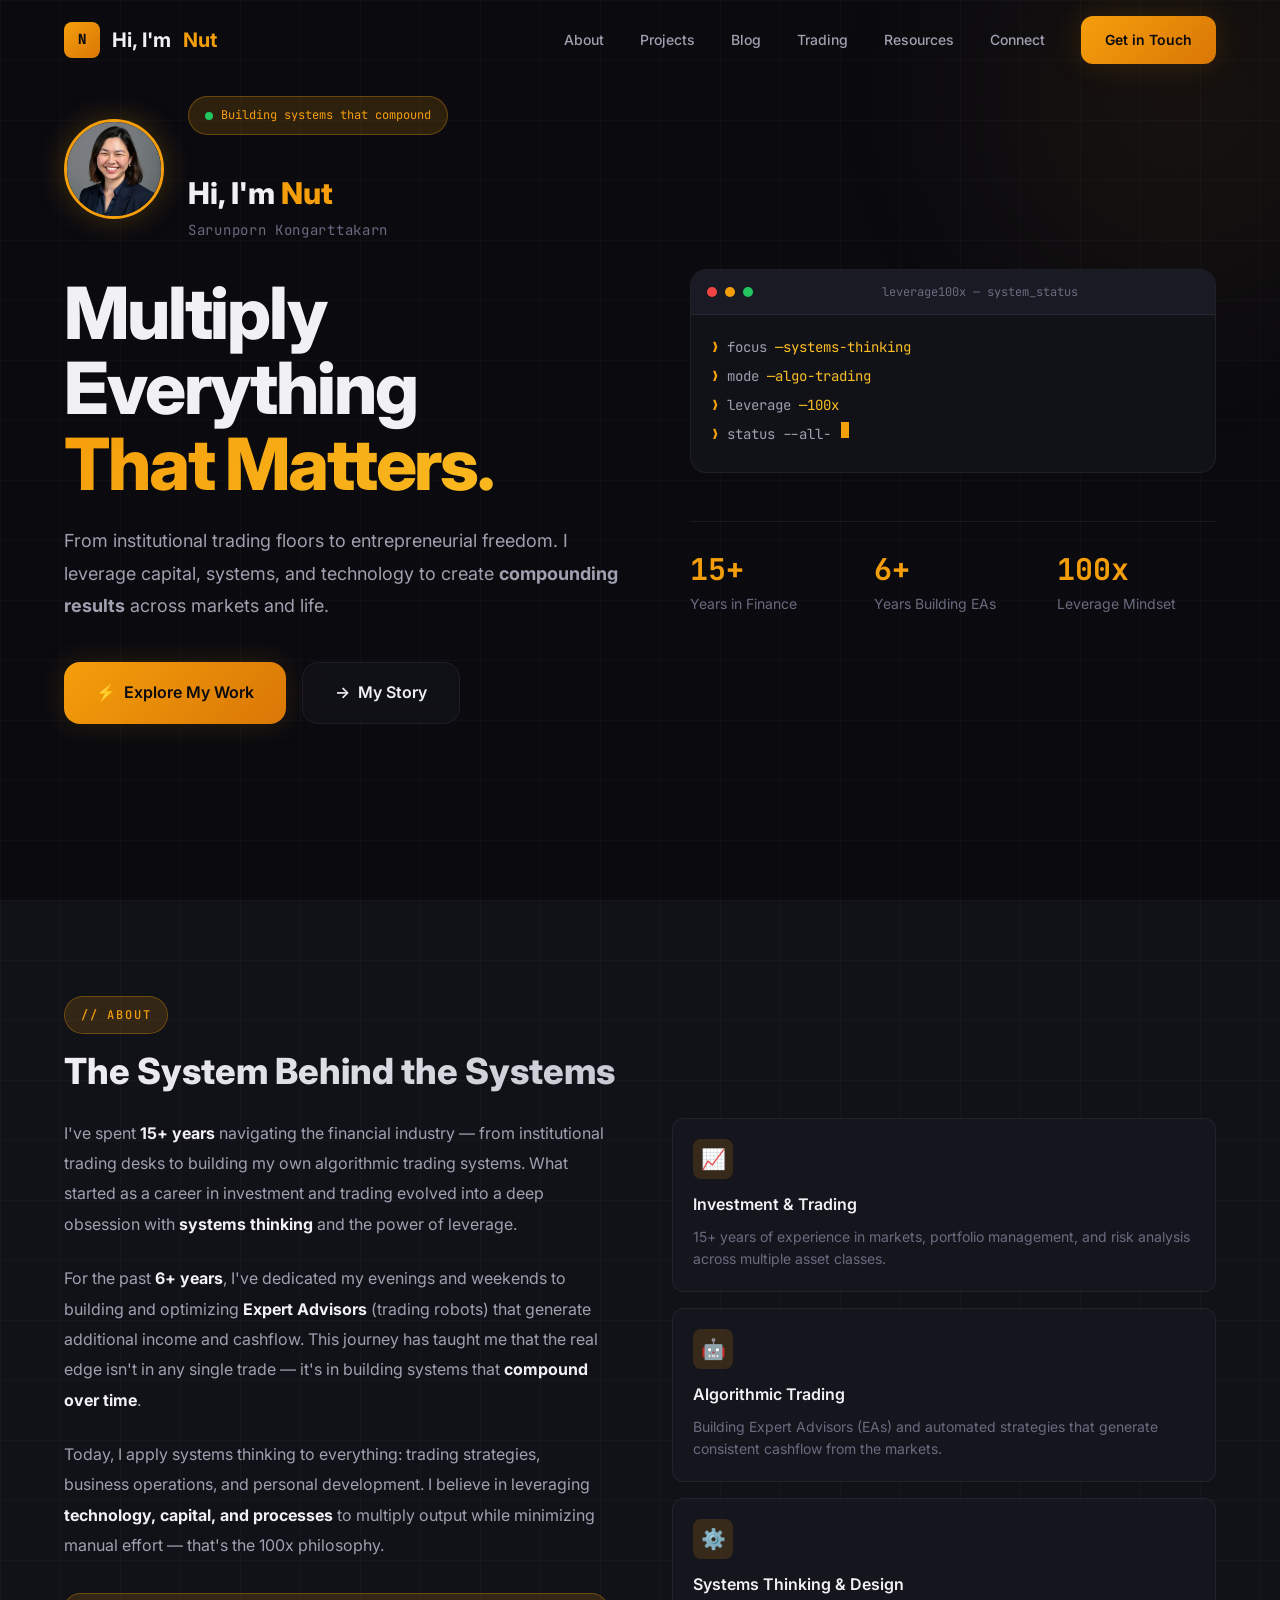
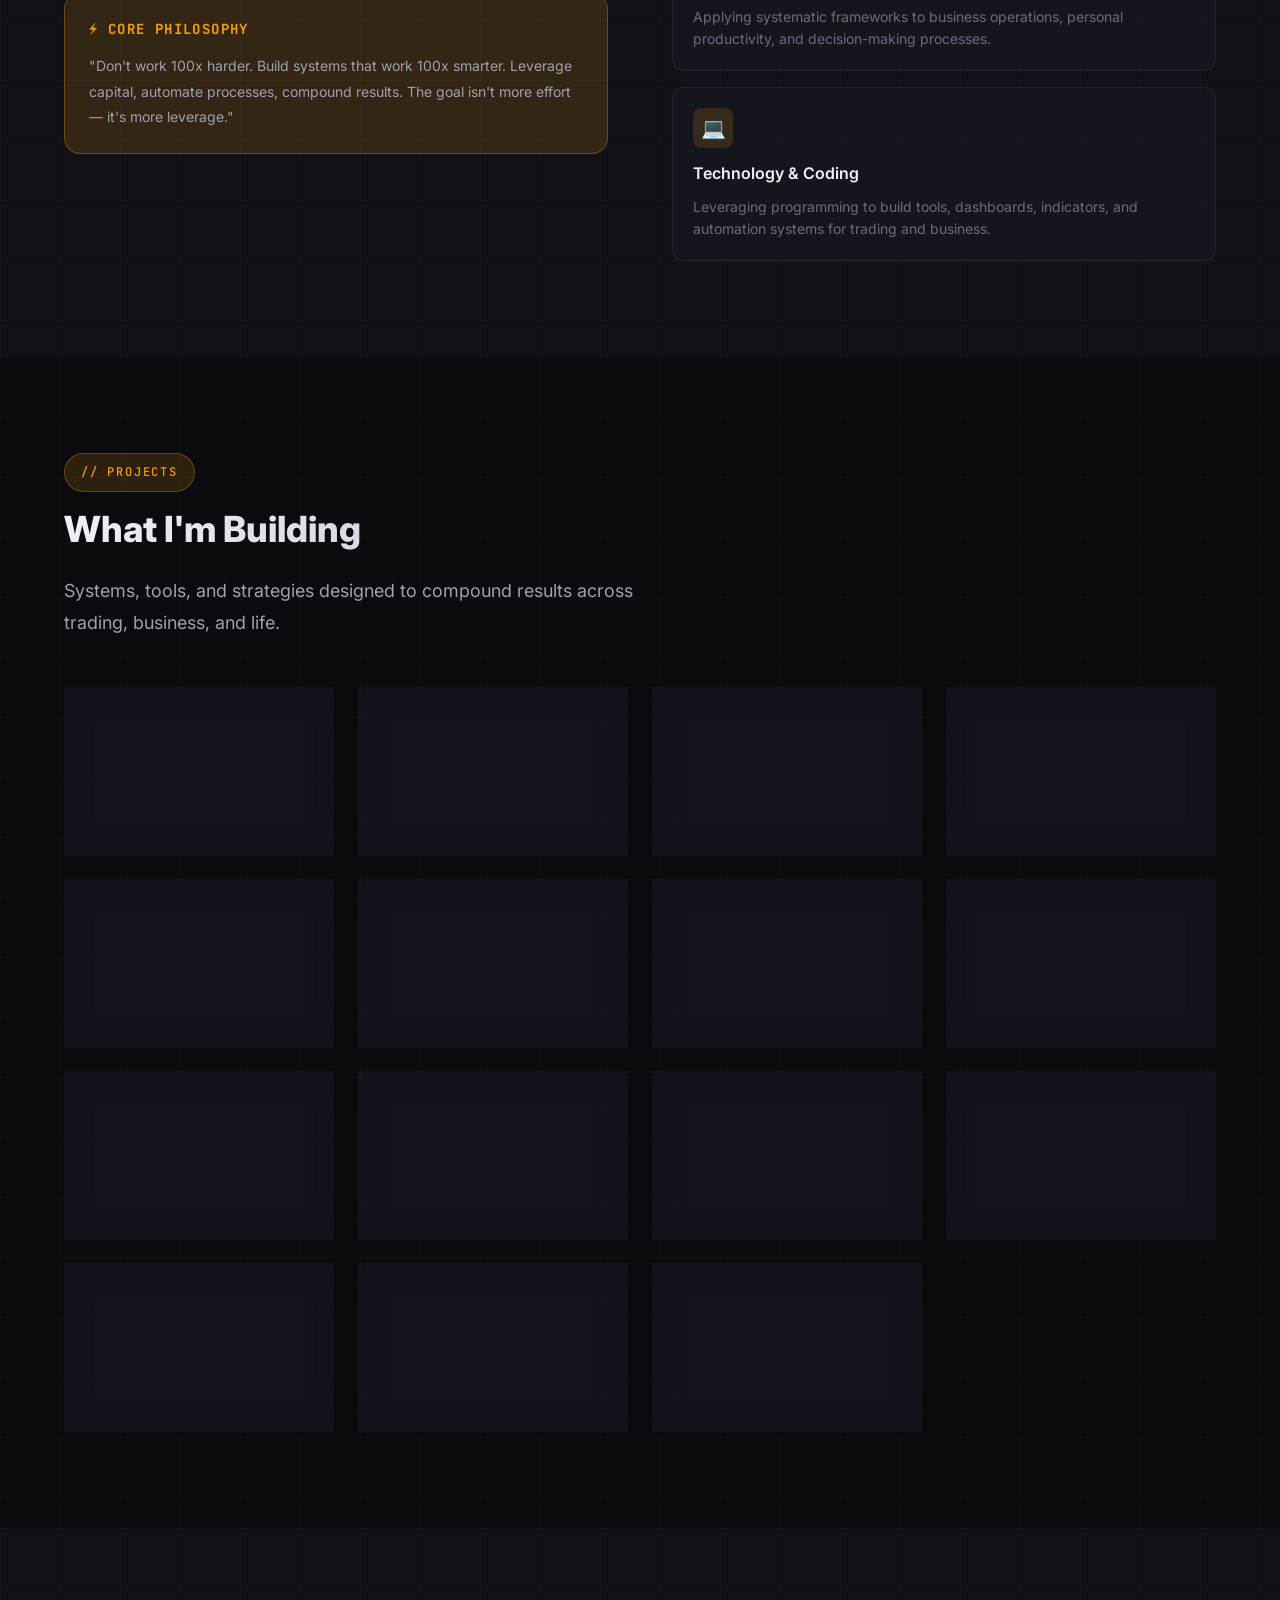
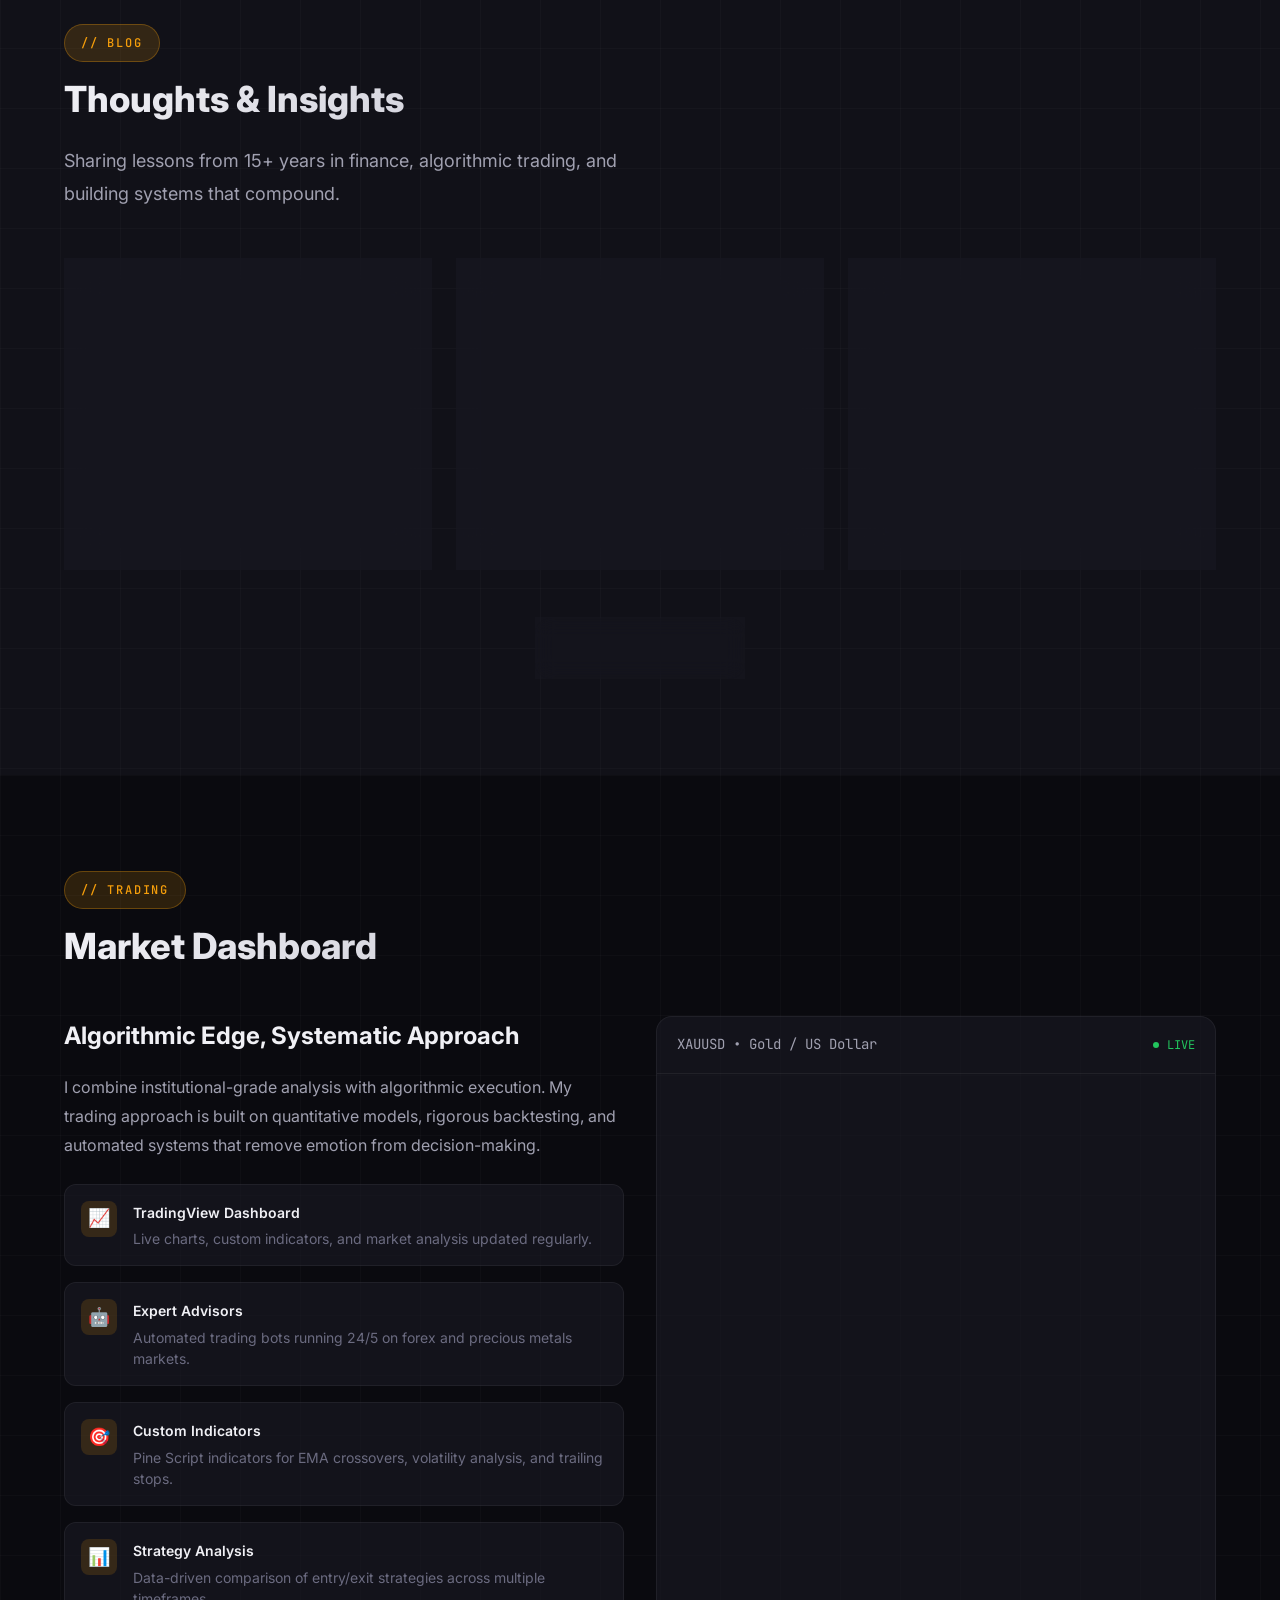
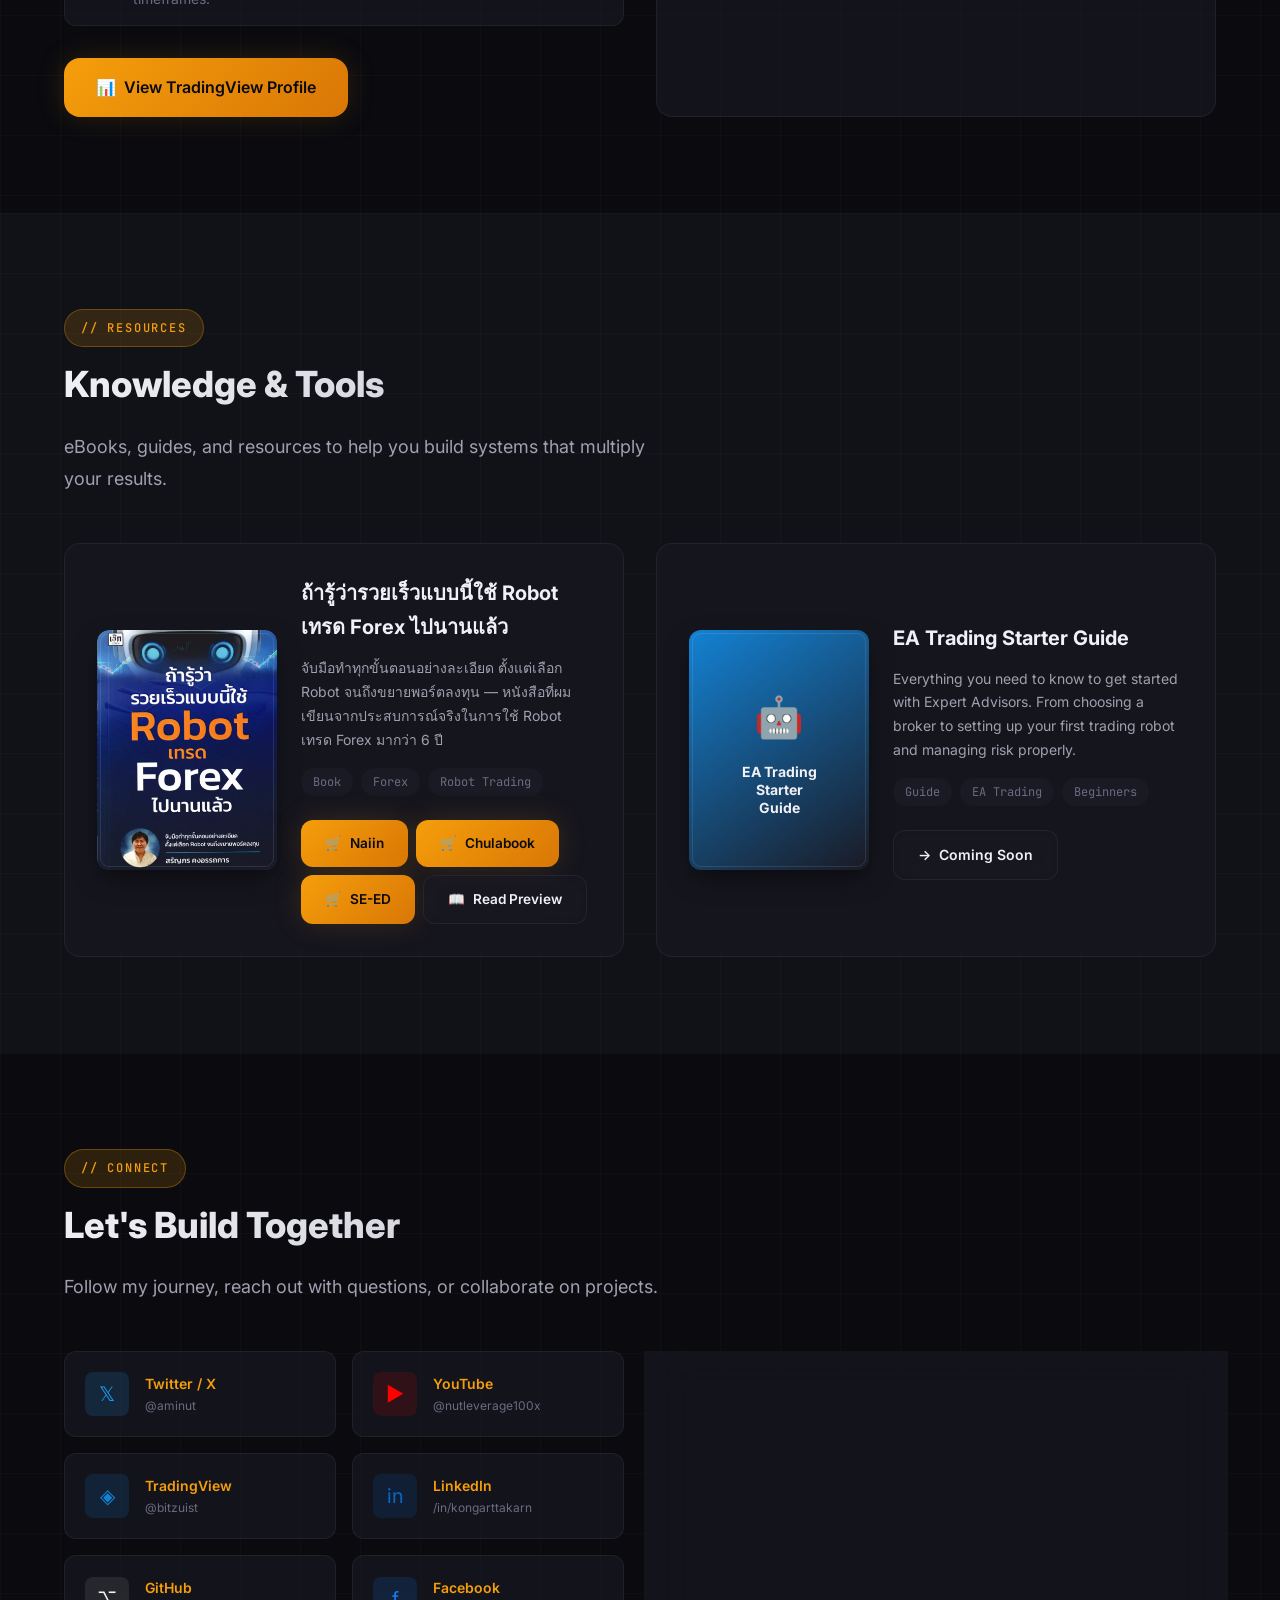
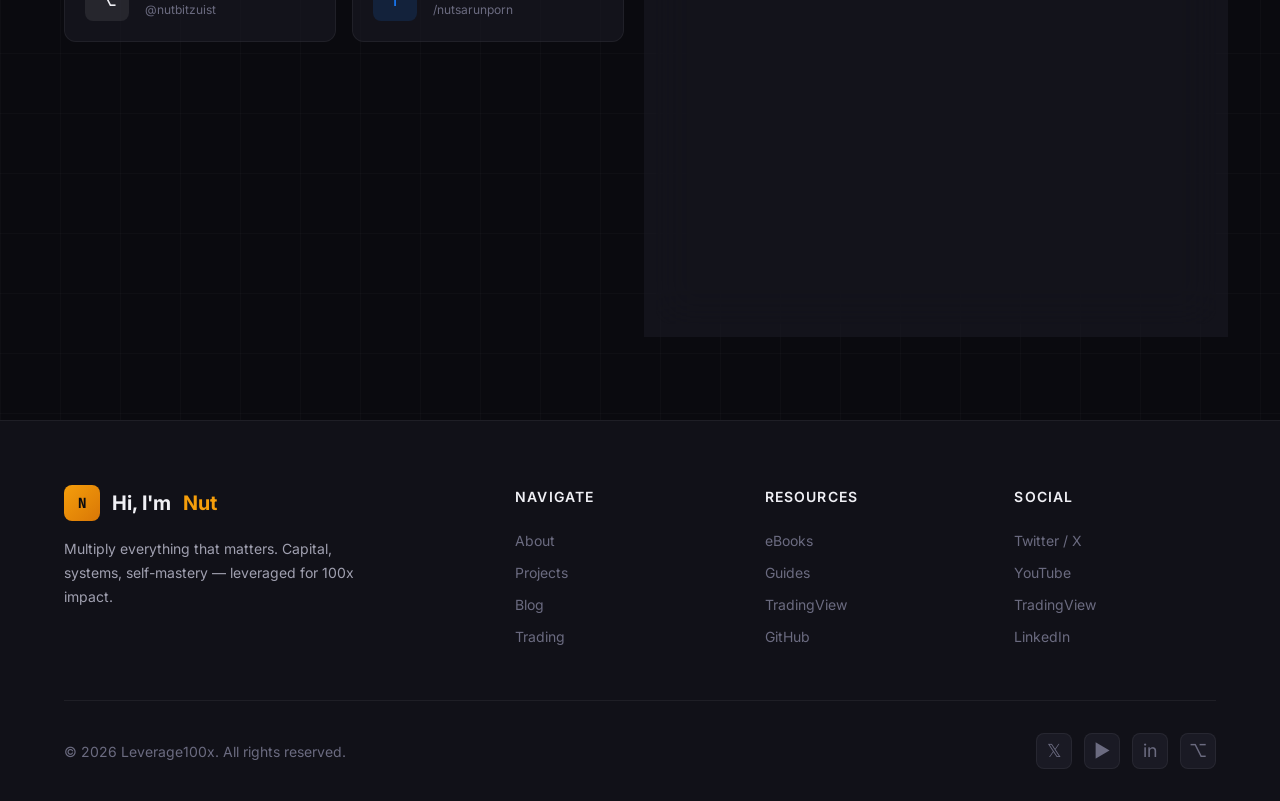
==== commit 1a463b3d: "Add 'Should I Be Trading?' project and replace book section with published book" ====
--- a/index.html
+++ b/index.html
@@ -378,6 +378,16 @@
             </div>
           </div>
         </div>
+
+        <div class="card project-card reveal">
+          <div class="project-card-body" style="padding: var(--space-5); height: 100%; display: flex; flex-direction: column;">
+            <h3 class="project-card-title" style="margin-bottom: var(--space-2); font-size: var(--fs-lg);">Should I Be Trading?</h3>
+            <p class="project-card-desc" style="flex-grow: 1; font-size: var(--fs-sm); color: var(--text-secondary); margin-bottom: var(--space-4);">Market Quality Terminal for US & Thai markets</p>
+            <div class="project-card-links text-accent" style="font-size: var(--fs-sm); font-weight: 500;">
+              <a href="https://should-i-be-trading-ivory.vercel.app/" target="_blank" rel="noopener">Visit App →</a>
+            </div>
+          </div>
+        </div>
       </div>
     </div>
   </section>
@@ -536,28 +546,35 @@
       </div>
 
       <div class="resources-grid" style="margin-top: var(--space-12);">
-        <!-- Resource 1: eBook -->
+        <!-- Resource 1: My Book -->
         <div class="card resource-card reveal reveal-delay-1">
-          <div class="resource-cover">
-            <div class="resource-cover-text">
-              <div class="icon">📘</div>
-              <h4>The 100x<br />Leverage<br />Playbook</h4>
-            </div>
+          <div class="resource-cover" style="background: linear-gradient(145deg, #0c1a3a 0%, #1a2d5a 100%); padding: 0; overflow: hidden;">
+            <img src="book-cover.png" alt="ถ้ารู้ว่ารวยเร็วแบบนี้ใช้ Robot เทรด Forex ไปนานแล้ว" style="width: 100%; height: 100%; object-fit: cover;" />
           </div>
           <div class="resource-info">
-            <h3>The 100x Leverage Playbook</h3>
+            <h3>ถ้ารู้ว่ารวยเร็วแบบนี้ใช้ Robot เทรด Forex ไปนานแล้ว</h3>
             <p>
-              A comprehensive guide on applying leverage principles to trading, business, and personal growth. Learn the
-              frameworks I use to multiply results systematically.
+              จับมือทำทุกขั้นตอนอย่างละเอียด ตั้งแต่เลือก Robot จนถึงขยายพอร์ตลงทุน — หนังสือที่ผมเขียนจากประสบการณ์จริงในการใช้ Robot เทรด Forex มากว่า 6 ปี
             </p>
             <div class="resource-tags">
-              <span class="tech-tag">eBook</span>
-              <span class="tech-tag">Systems</span>
-              <span class="tech-tag">Leverage</span>
-            </div>
-            <a href="#" class="btn btn-primary">
-              <span>📥</span> Download Free
-            </a>
+              <span class="tech-tag">Book</span>
+              <span class="tech-tag">Forex</span>
+              <span class="tech-tag">Robot Trading</span>
+            </div>
+            <div style="display: flex; flex-wrap: wrap; gap: 8px;">
+              <a href="https://www.naiin.com/product/detail/628964" class="btn btn-primary" target="_blank" rel="noopener" style="font-size: 0.85rem;">
+                <span>🛒</span> Naiin
+              </a>
+              <a href="https://www.chulabook.com/business-economics/211837" class="btn btn-primary" target="_blank" rel="noopener" style="font-size: 0.85rem;">
+                <span>🛒</span> Chulabook
+              </a>
+              <a href="https://www.se-ed.com/physical/%E0%B8%96%E0%B9%89%E0%B8%B2%E0%B8%A3%E0%B8%B9%E0%B9%89%E0%B8%A7%E0%B9%88%E0%B8%B2%E0%B8%A3%E0%B8%A7%E0%B8%A2%E0%B9%80%E0%B8%A3%E0%B9%87%E0%B8%A7%E0%B9%81%E0%B8%9A%E0%B8%9A%E0%B8%99%E0%B8%B5%E0%B9%89%E0%B9%83%E0%B8%8A%E0%B9%89-Robot-%E0%B9%80%E0%B8%97%E0%B8%A3%E0%B8%94-Forex-%E0%B9%84%E0%B8%9B%E0%B8%99%E0%B8%B2%E0%B8%99%E0%B9%81%E0%B8%A5%E0%B9%89%E0%B8%A7--j7mcvitk62w4a4zf6w2z" class="btn btn-primary" target="_blank" rel="noopener" style="font-size: 0.85rem;">
+                <span>🛒</span> SE-ED
+              </a>
+              <a href="https://bundanjai-static.reeeed.com/book/cm6noaszr6v2l078917hmgs2v/preview/5522840379054PDF.pdf" class="btn btn-secondary" target="_blank" rel="noopener" style="font-size: 0.85rem;">
+                <span>📖</span> Read Preview
+              </a>
+            </div>
           </div>
         </div>
 
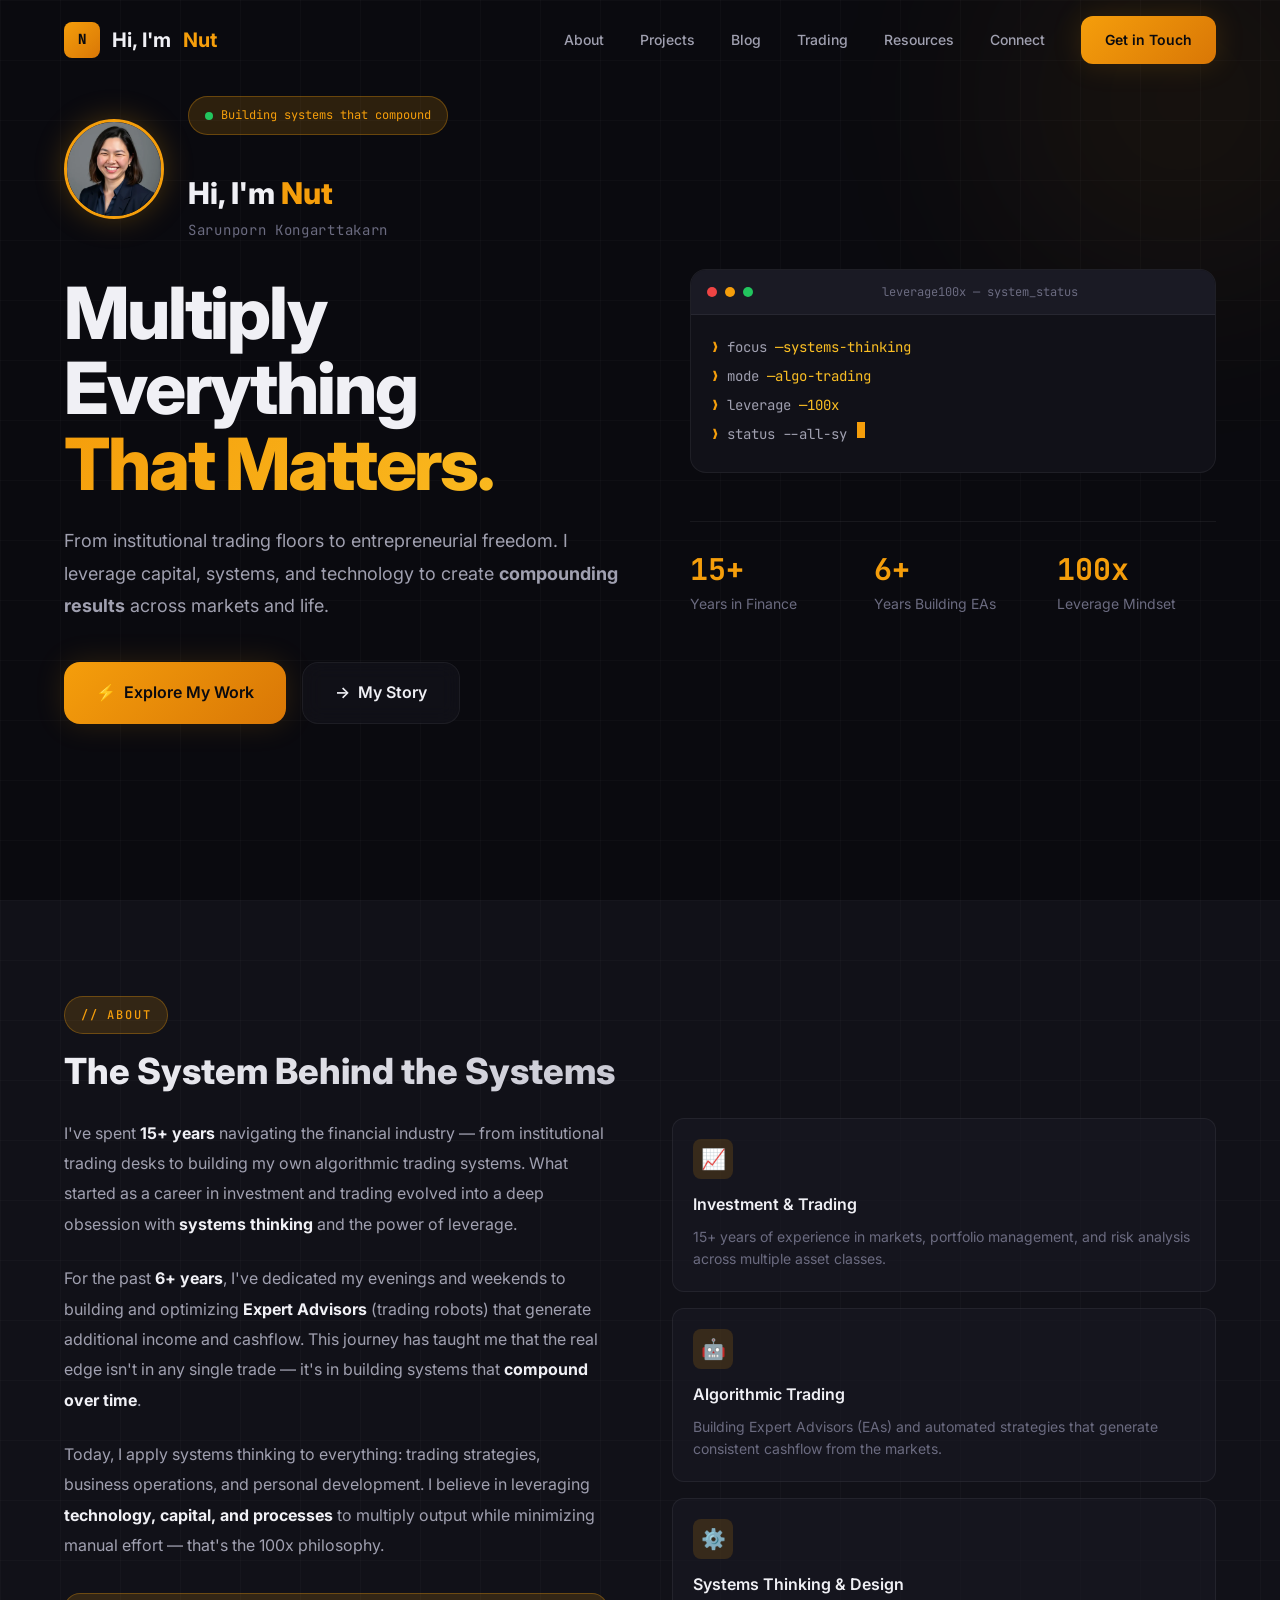
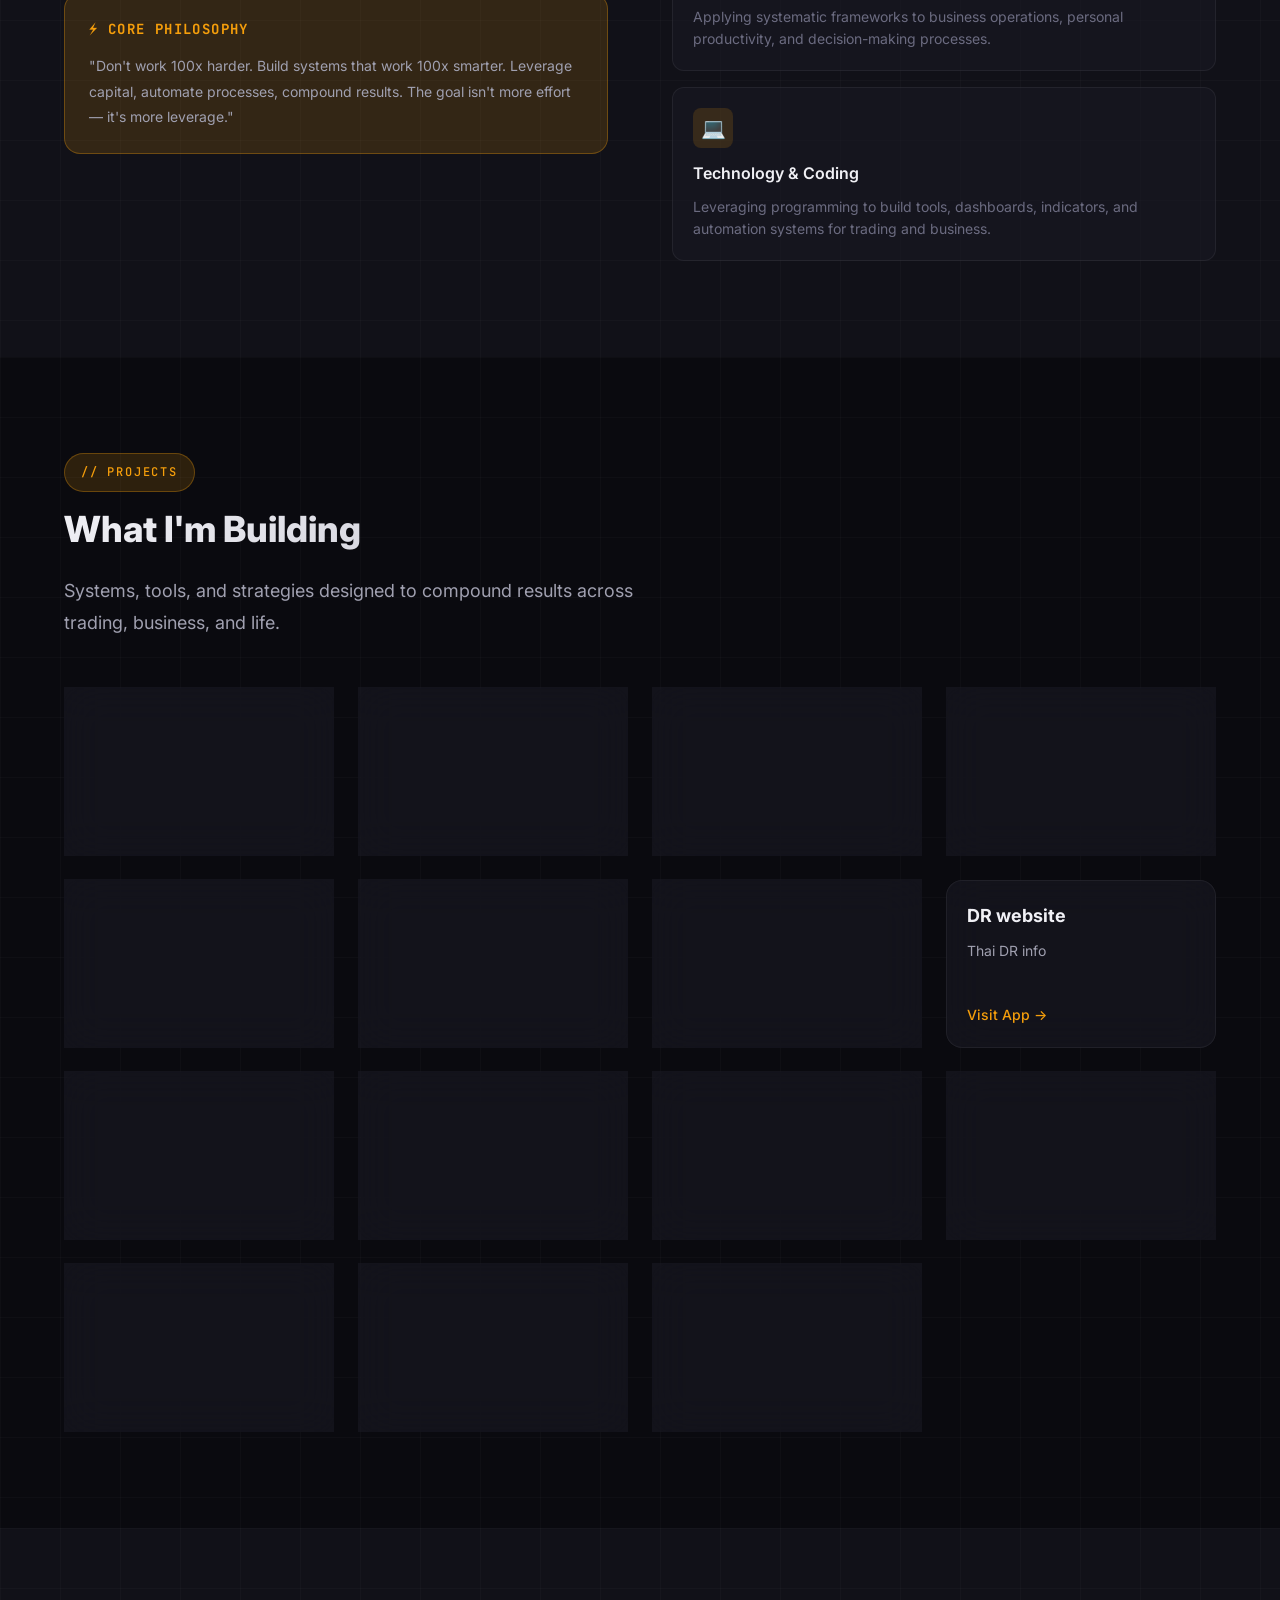
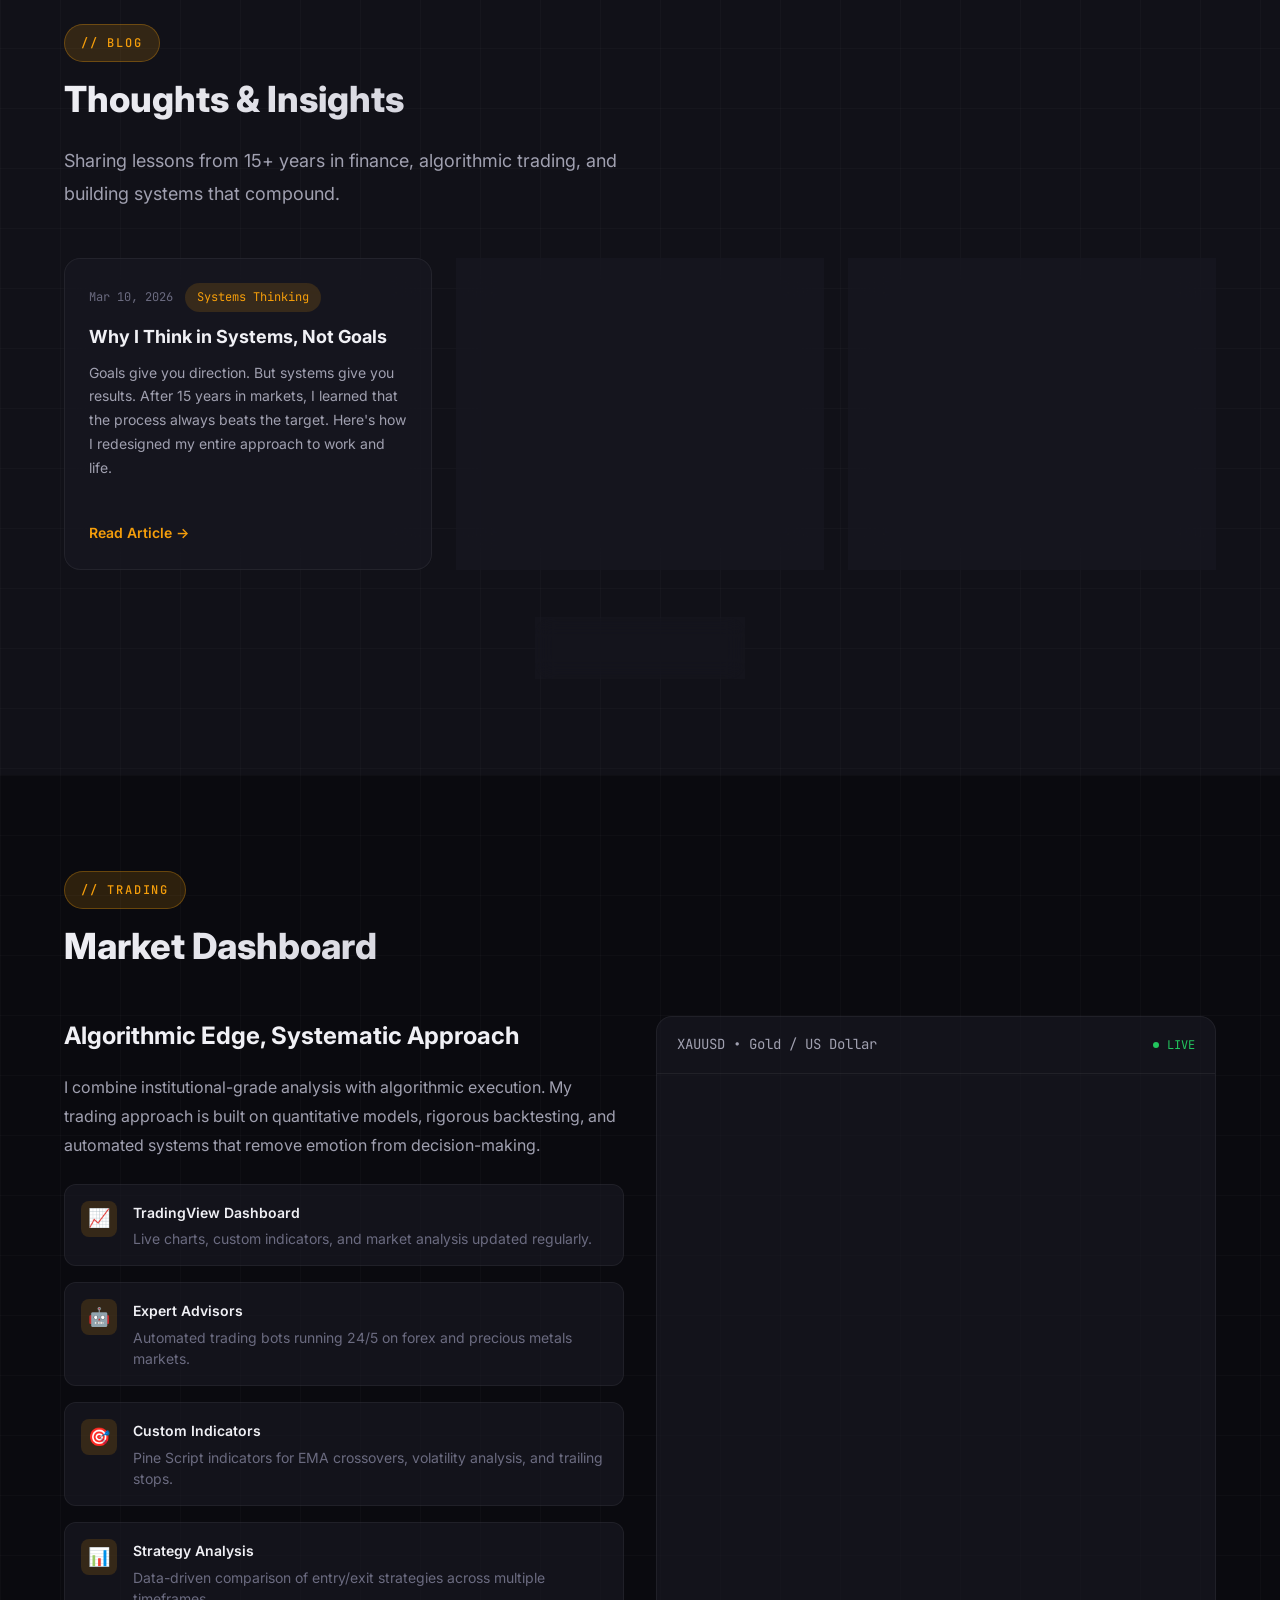
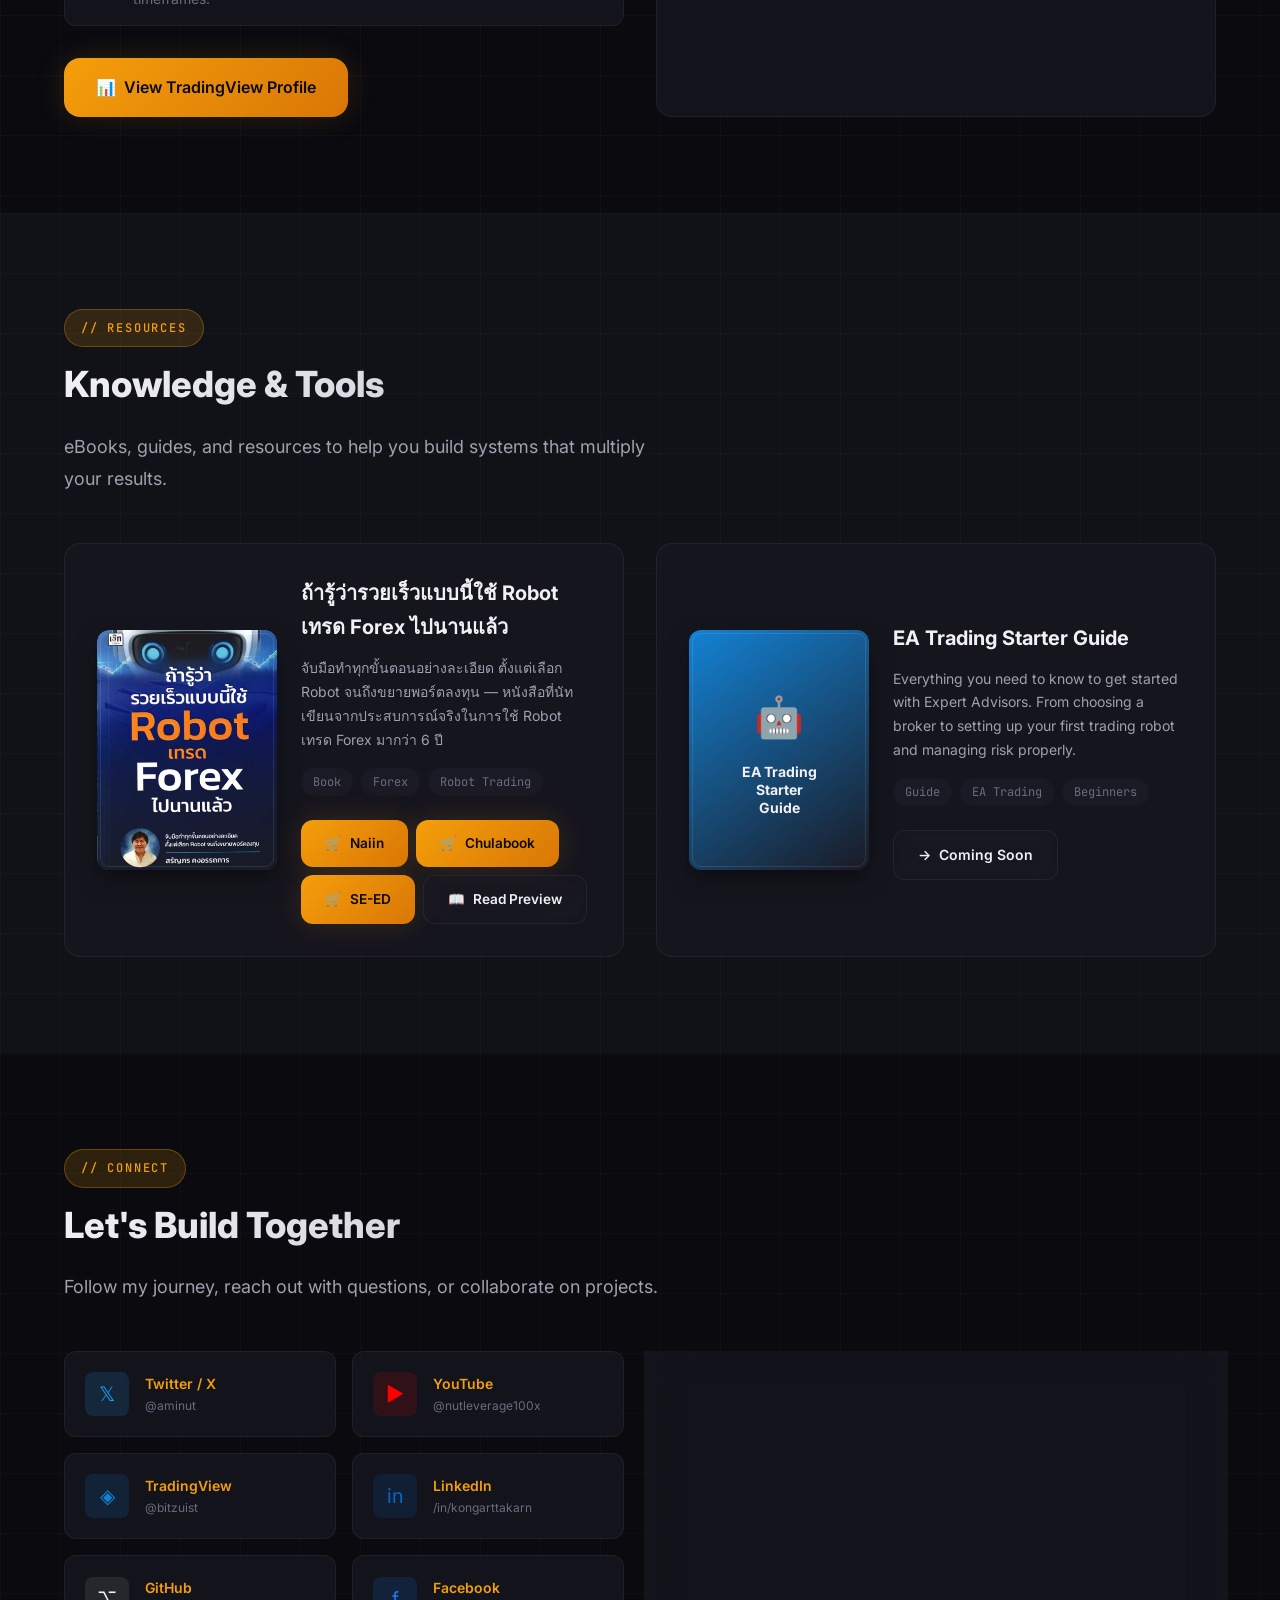
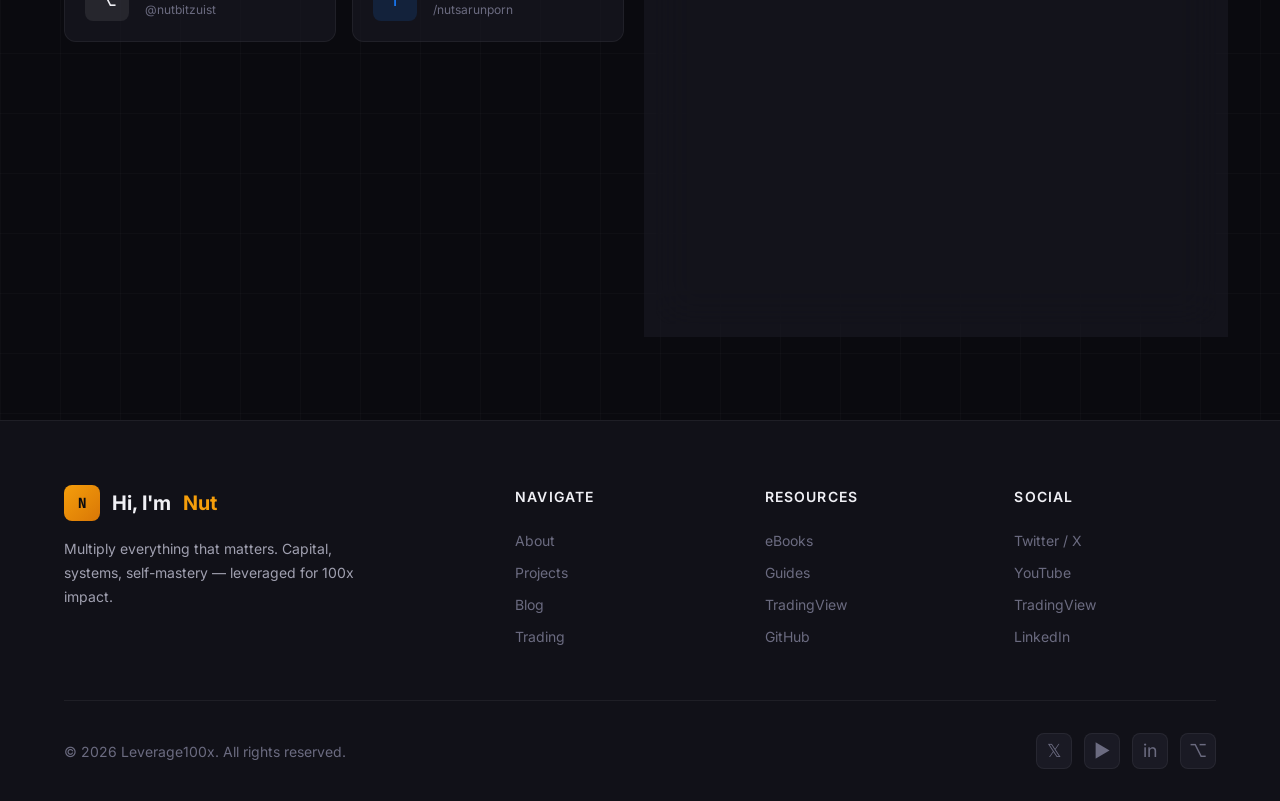
==== commit eab10f5e: "Fix pronoun: ผม → นัท in book description" ====
--- a/index.html
+++ b/index.html
@@ -554,7 +554,7 @@
           <div class="resource-info">
             <h3>ถ้ารู้ว่ารวยเร็วแบบนี้ใช้ Robot เทรด Forex ไปนานแล้ว</h3>
             <p>
-              จับมือทำทุกขั้นตอนอย่างละเอียด ตั้งแต่เลือก Robot จนถึงขยายพอร์ตลงทุน — หนังสือที่ผมเขียนจากประสบการณ์จริงในการใช้ Robot เทรด Forex มากว่า 6 ปี
+              จับมือทำทุกขั้นตอนอย่างละเอียด ตั้งแต่เลือก Robot จนถึงขยายพอร์ตลงทุน — หนังสือที่นัทเขียนจากประสบการณ์จริงในการใช้ Robot เทรด Forex มากว่า 6 ปี
             </p>
             <div class="resource-tags">
               <span class="tech-tag">Book</span>
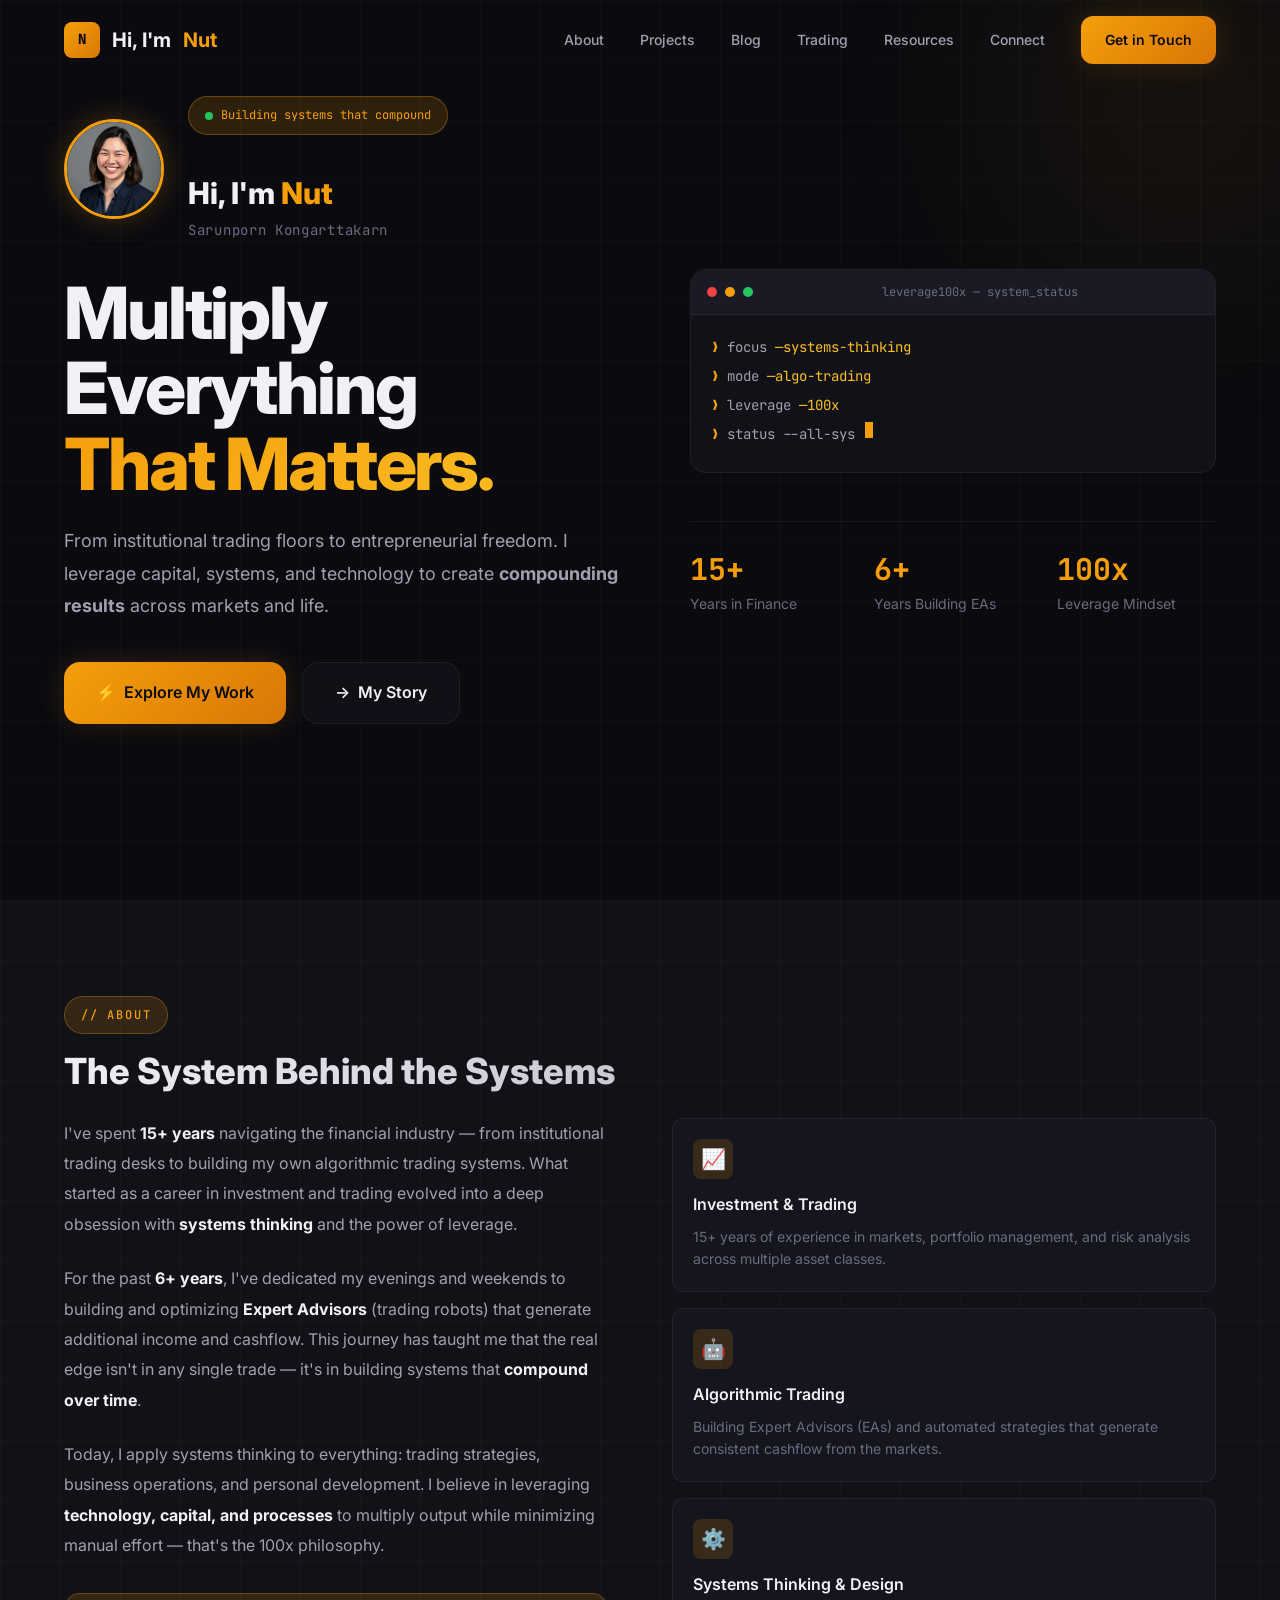
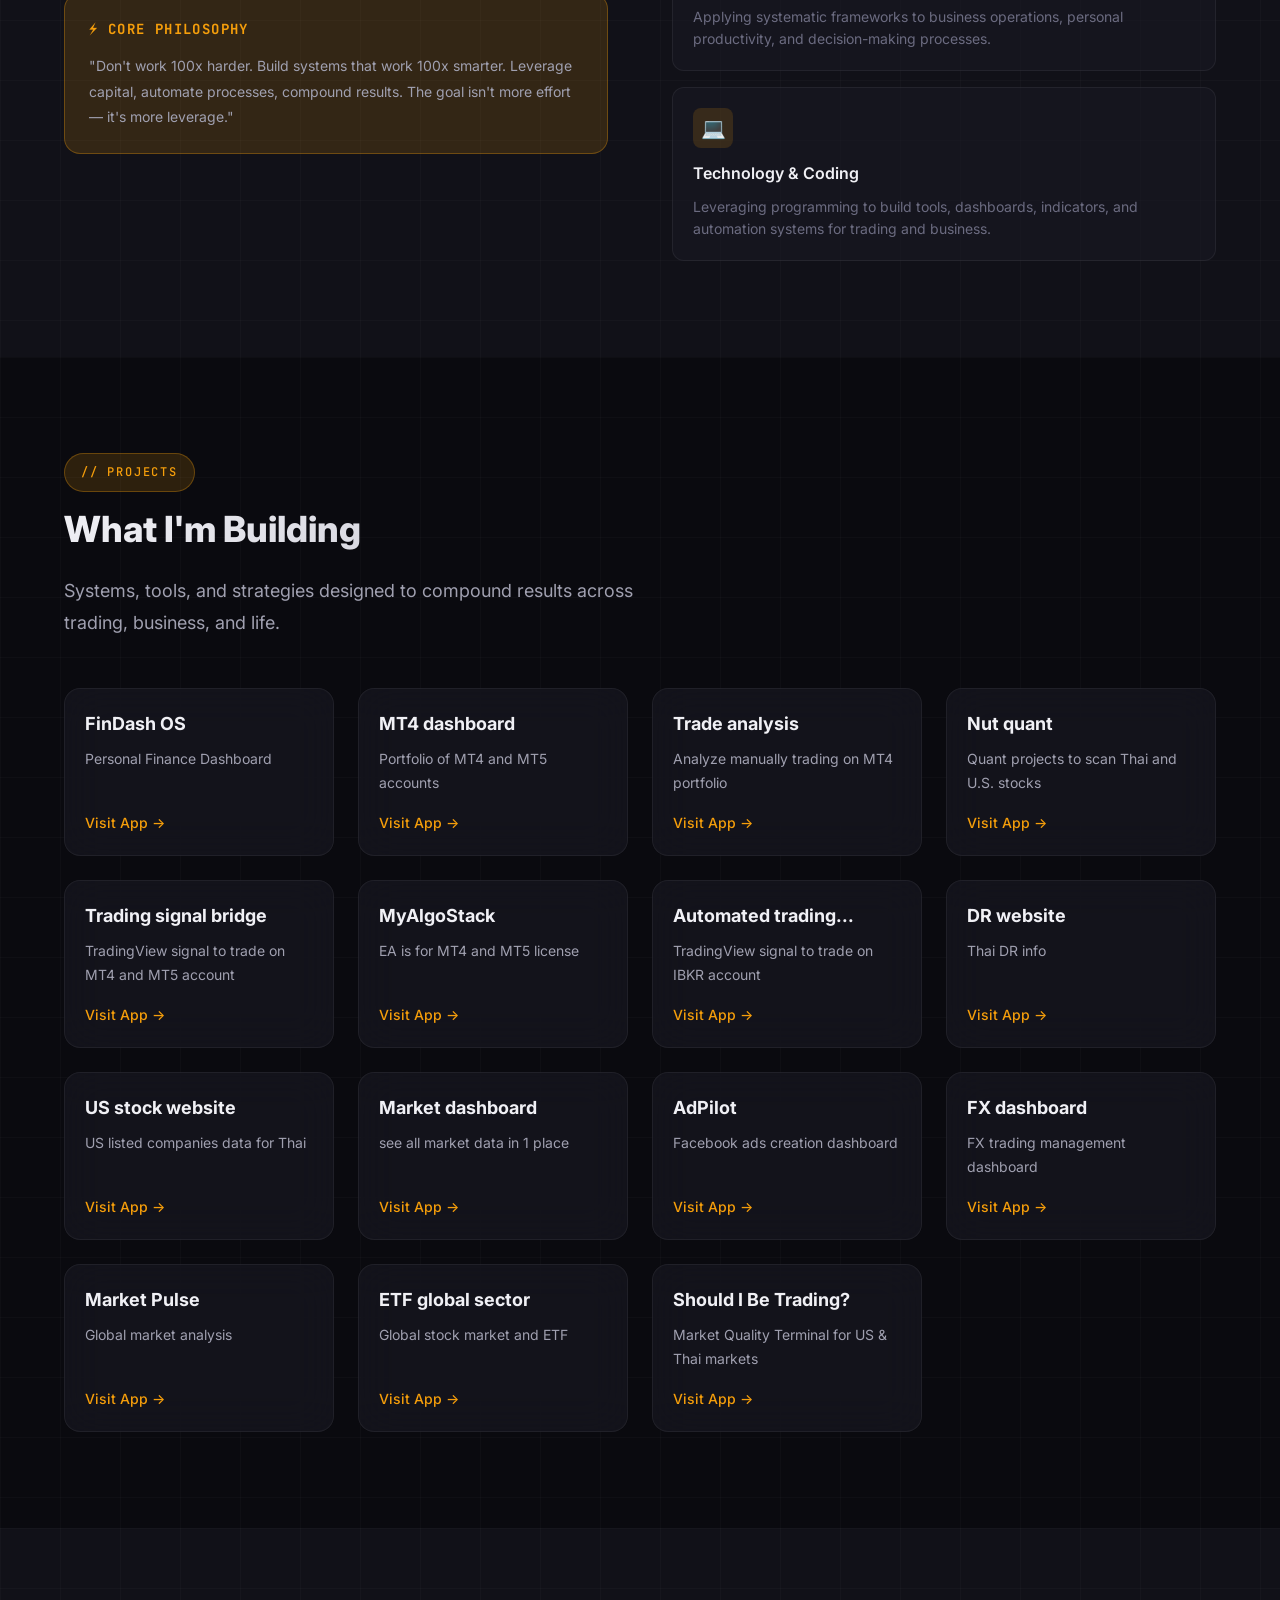
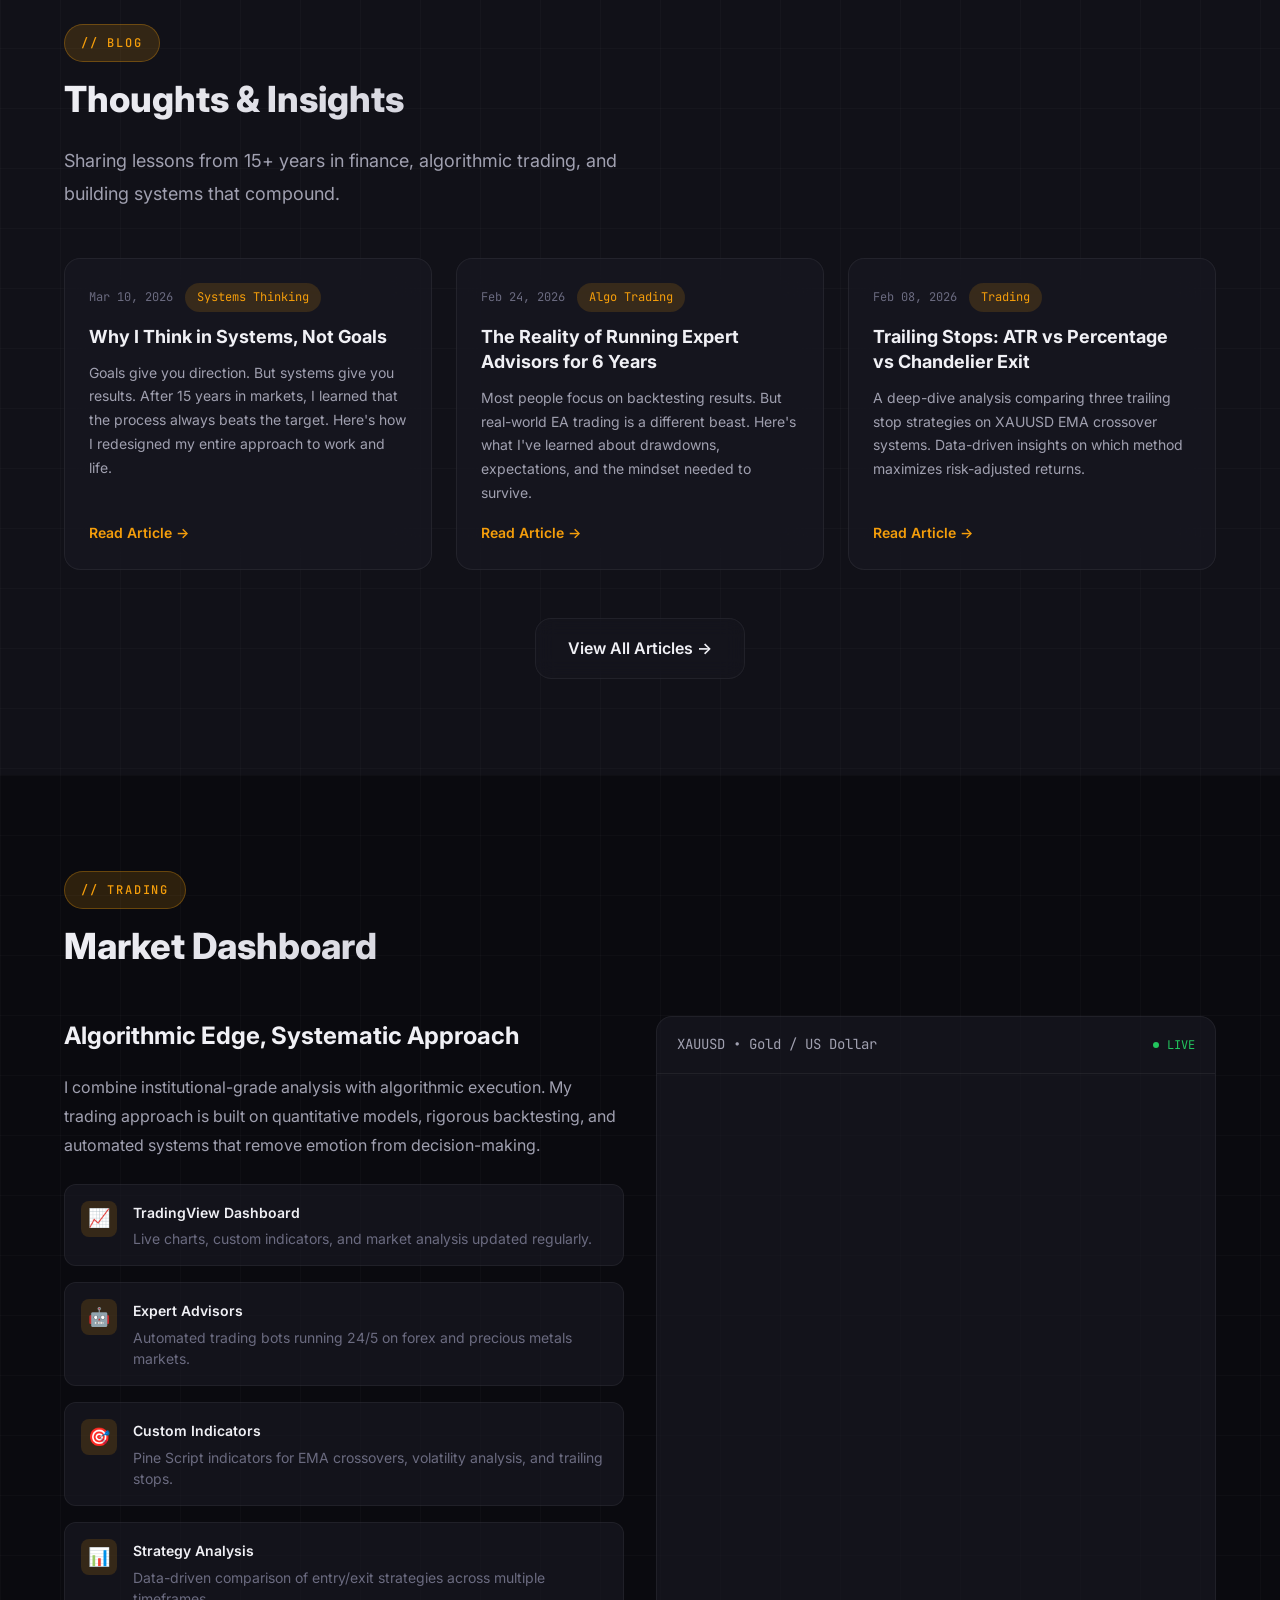
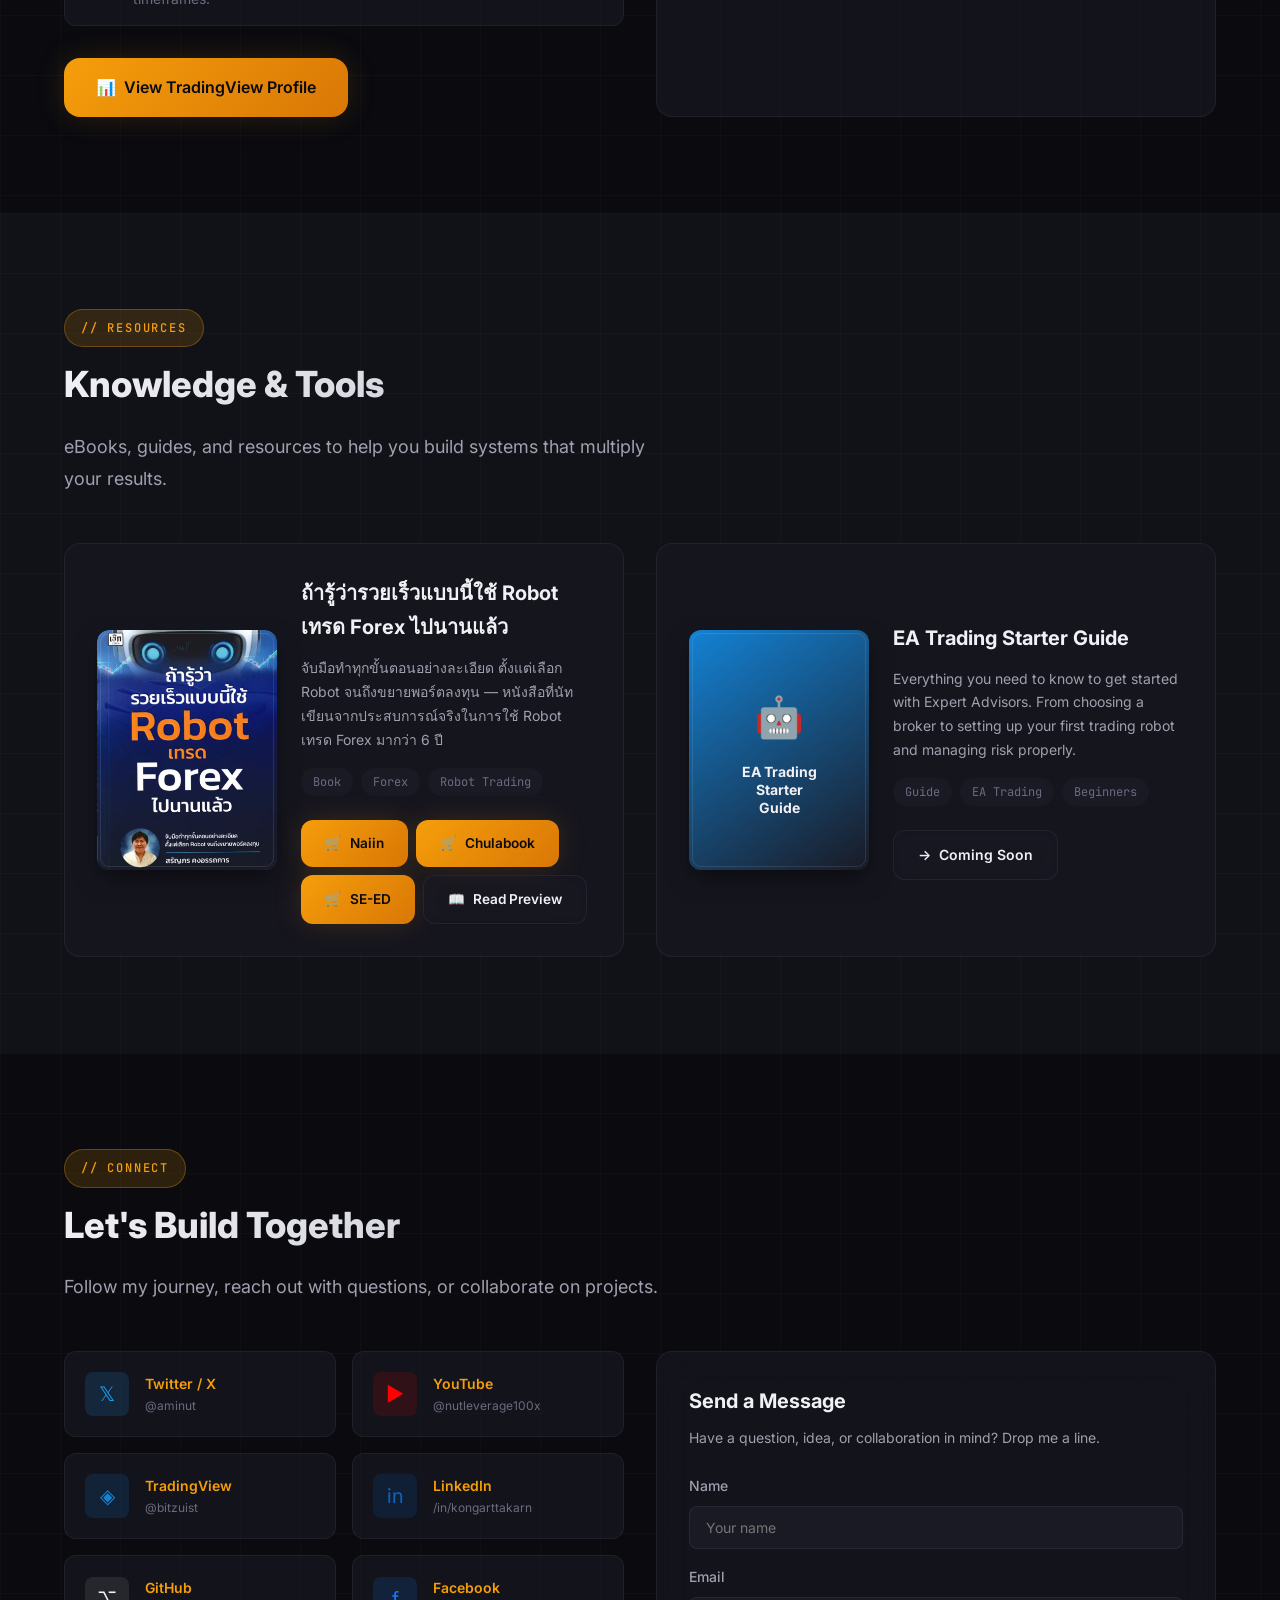
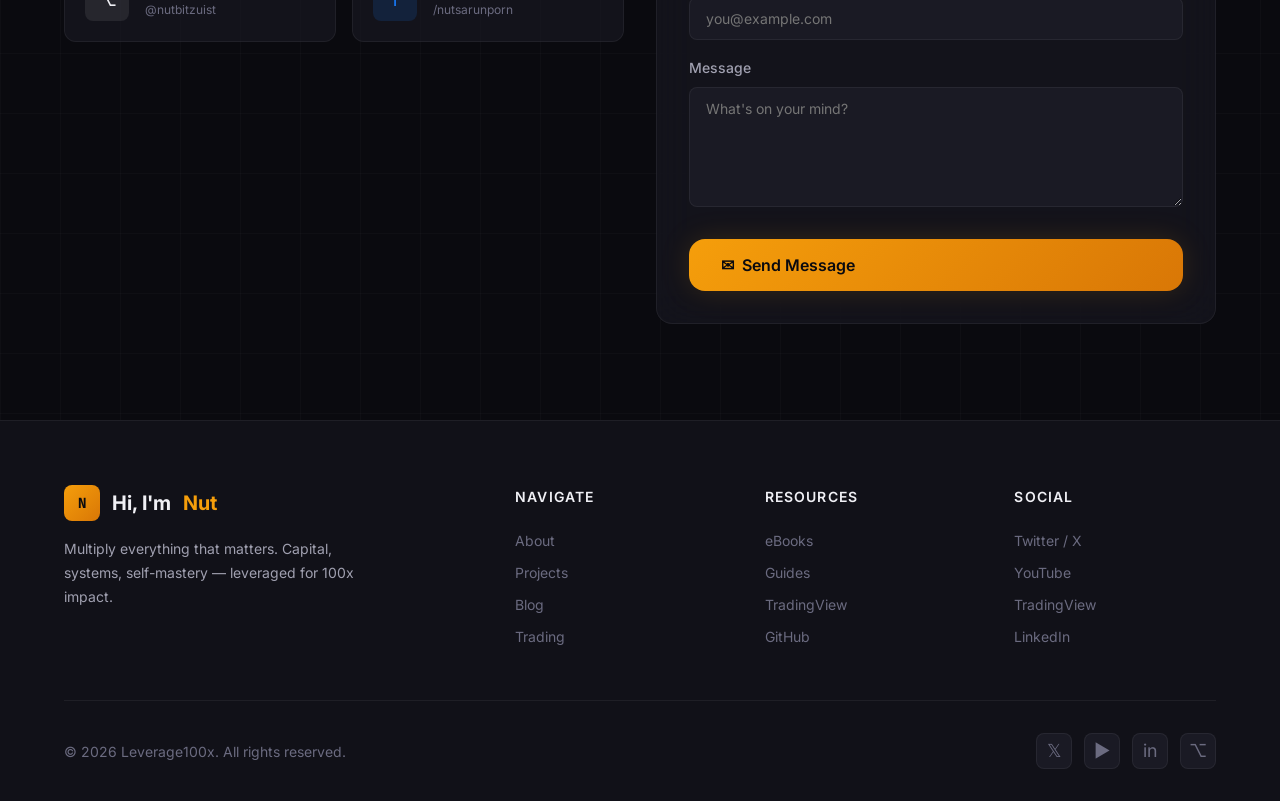
==== commit 1ab8df81: "Add Nut Analytics tracking" ====
--- a/index.html
+++ b/index.html
@@ -756,6 +756,7 @@
   </footer>
 
   <script src="script.js"></script>
+  <script defer src="https://nut-analytics-production.up.railway.app/js/script.js" data-site="82501baf840a"></script>
 </body>
 
 </html>
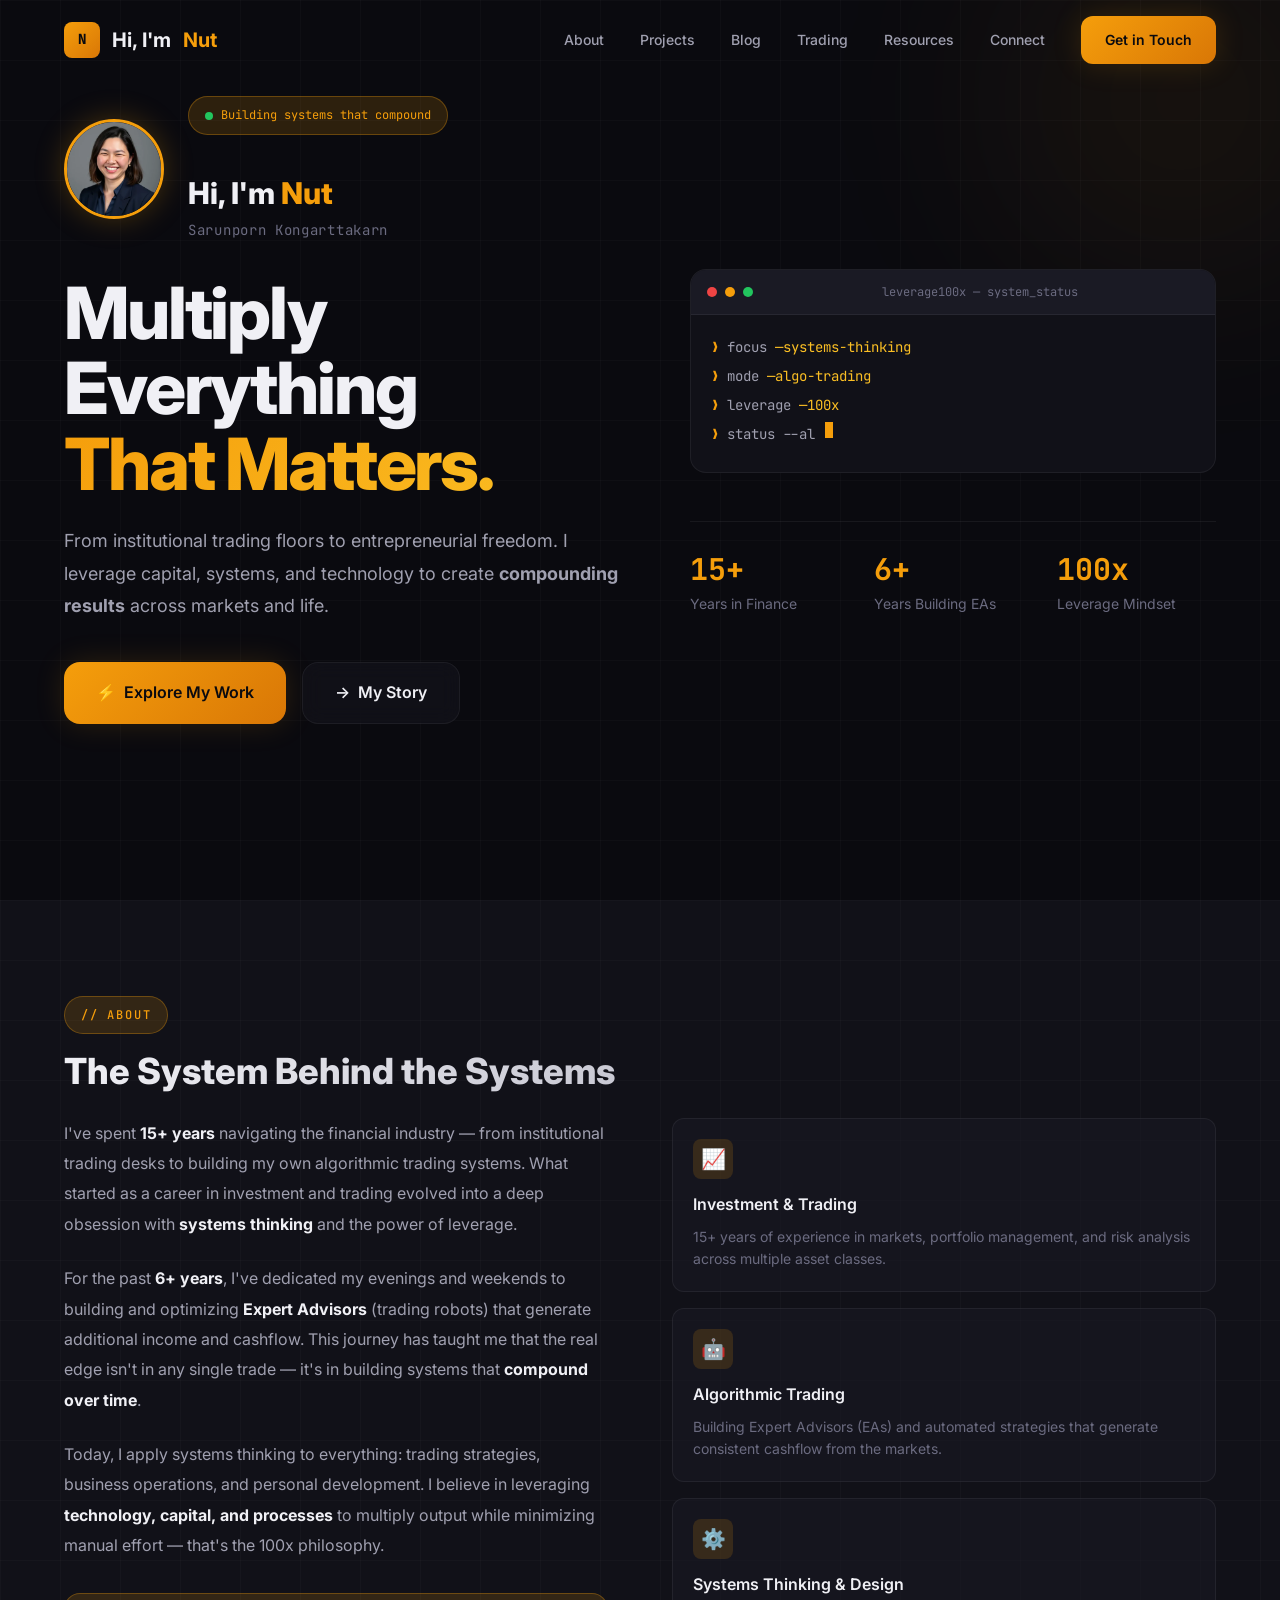
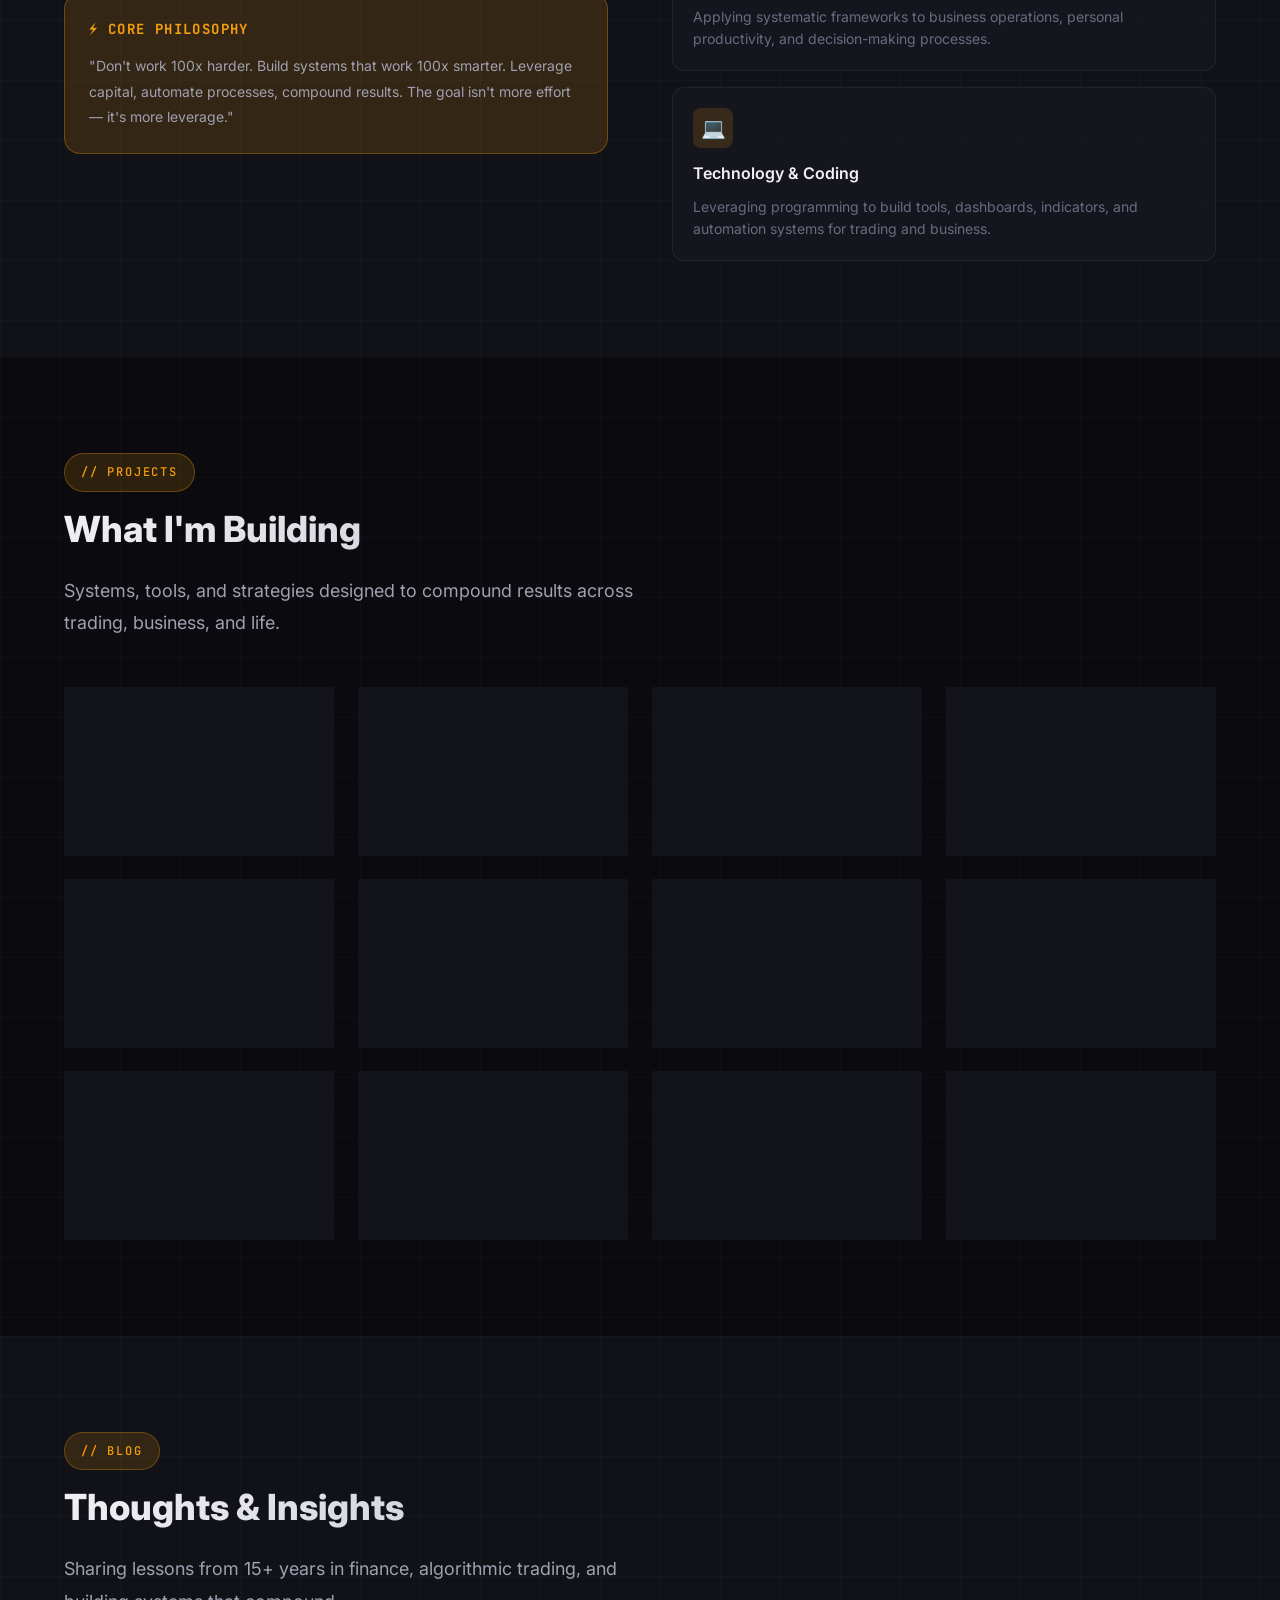
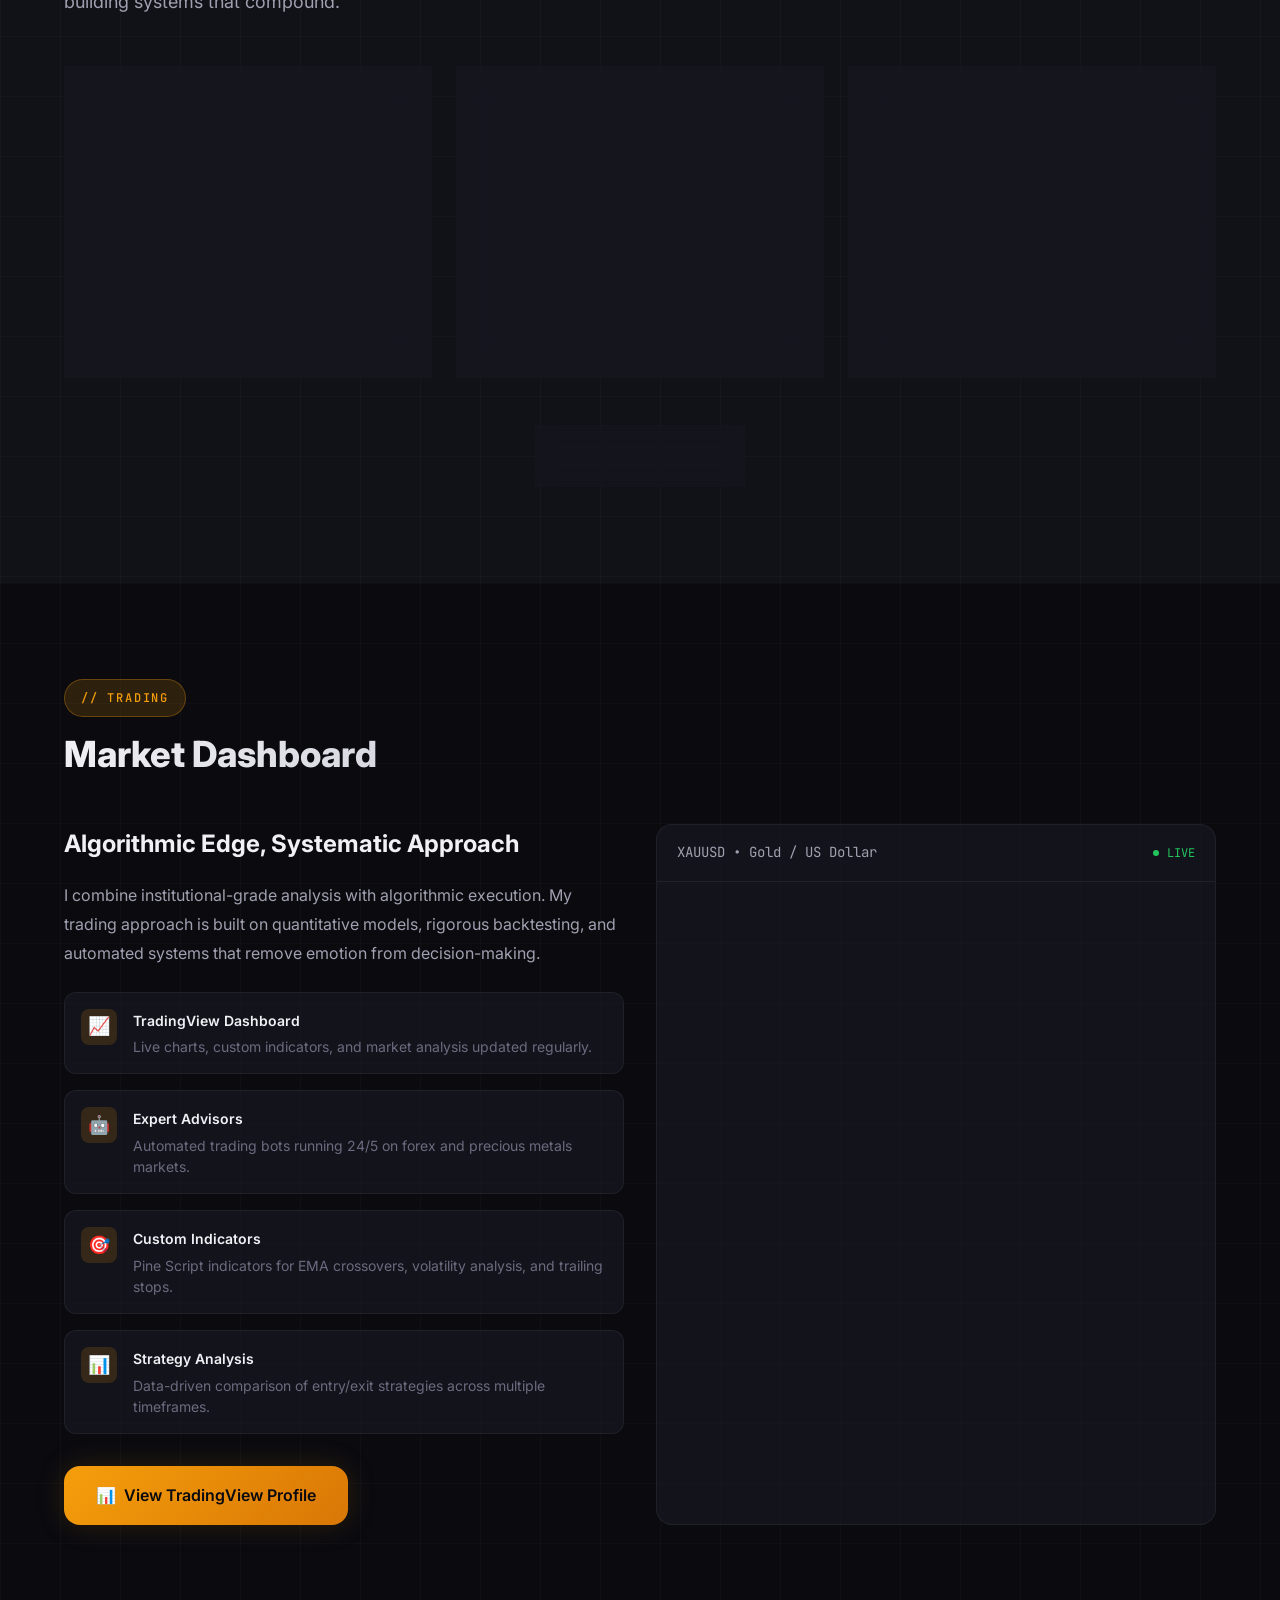
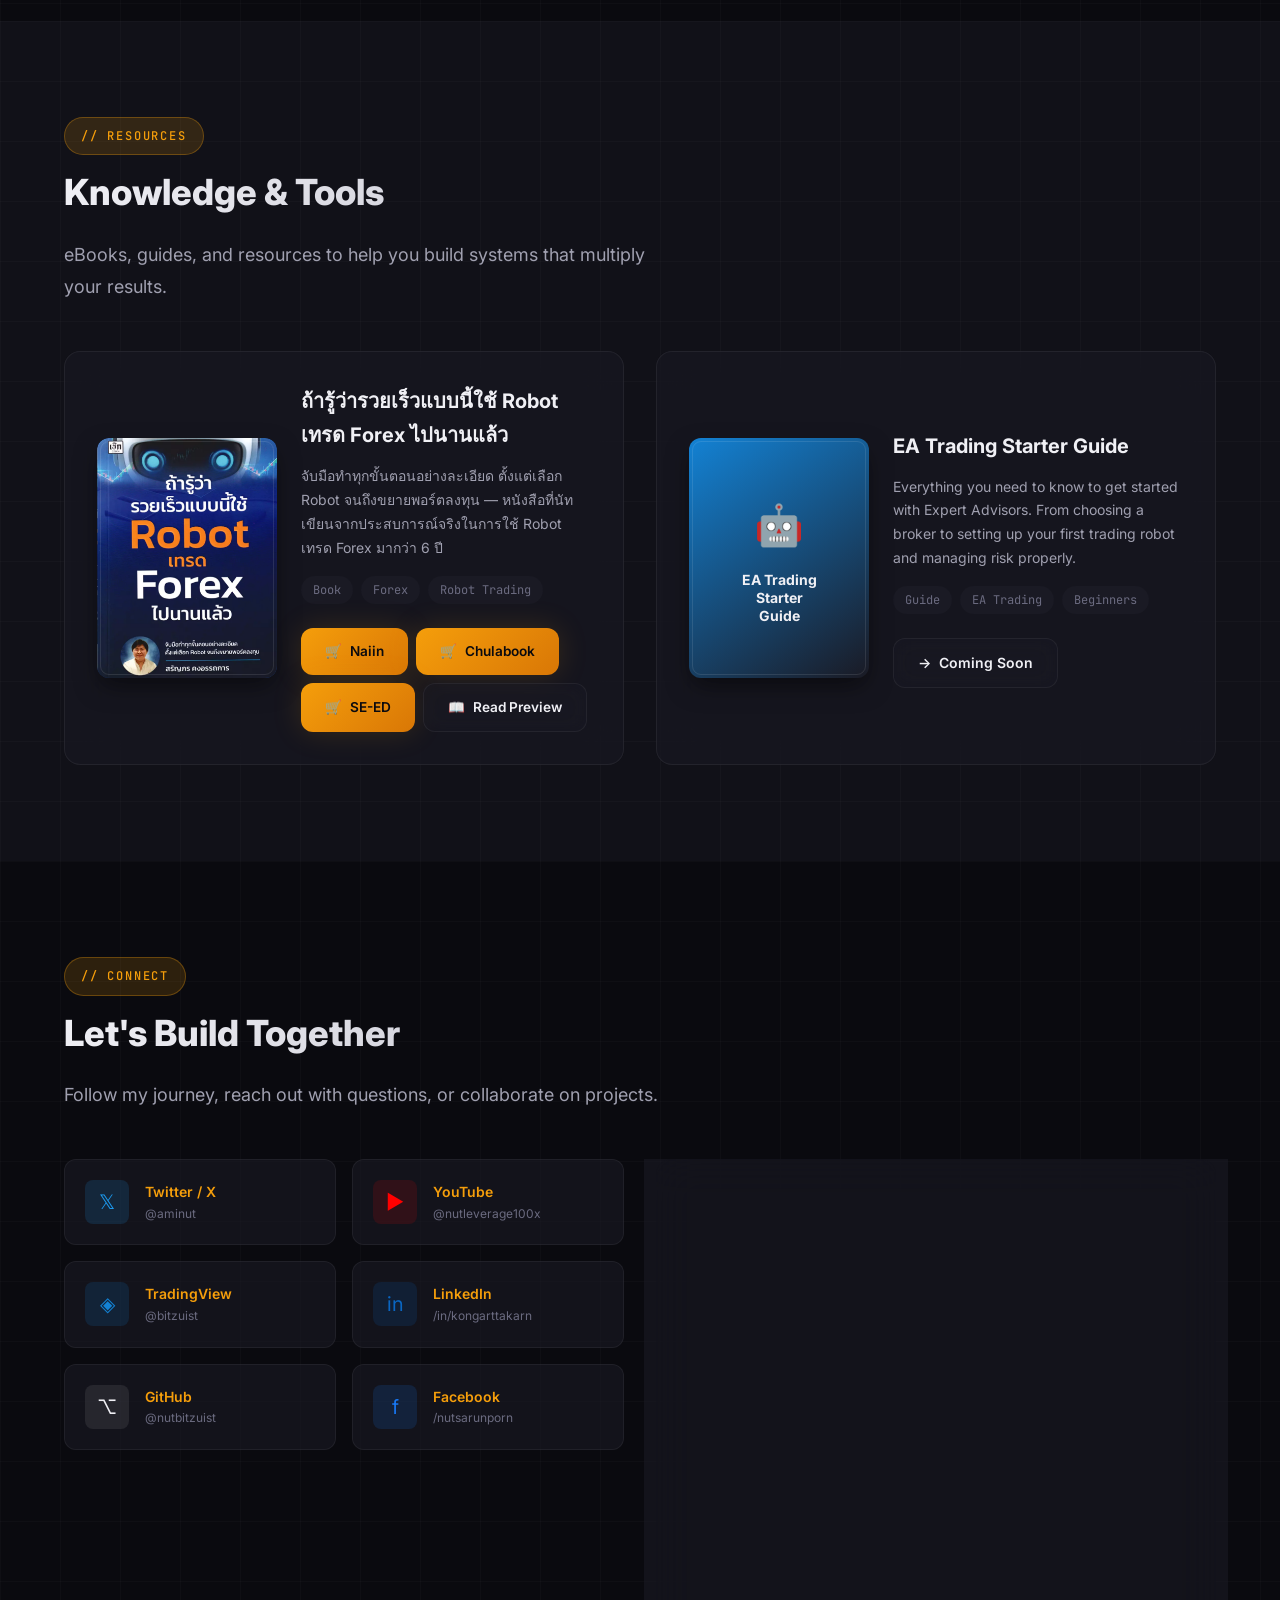
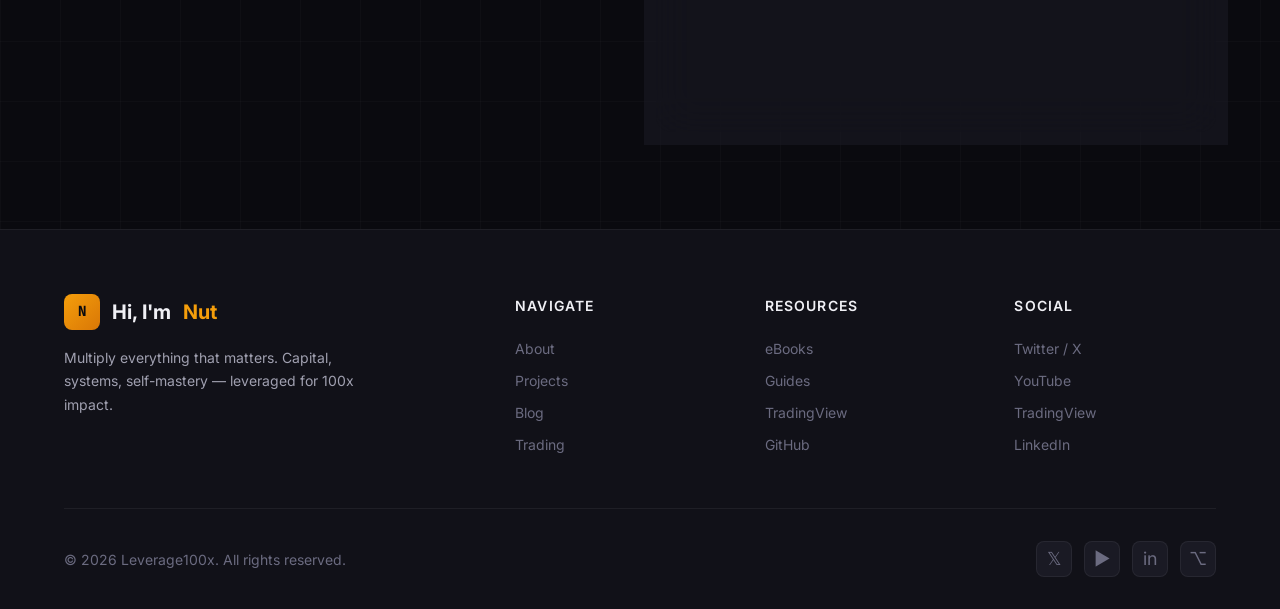
==== commit 1e011be7: "Remove project cards linking to retired 1market and market-dashboard-big apps" ====
--- a/index.html
+++ b/index.html
@@ -329,15 +329,6 @@
           </div>
         </div>
 
-        <div class="card project-card reveal">
-          <div class="project-card-body" style="padding: var(--space-5); height: 100%; display: flex; flex-direction: column;">
-            <h3 class="project-card-title" style="margin-bottom: var(--space-2); font-size: var(--fs-lg);">Market dashboard</h3>
-            <p class="project-card-desc" style="flex-grow: 1; font-size: var(--fs-sm); color: var(--text-secondary); margin-bottom: var(--space-4);">see all market data in 1 place</p>
-            <div class="project-card-links text-accent" style="font-size: var(--fs-sm); font-weight: 500;">
-              <a href="https://1market.vercel.app/" target="_blank" rel="noopener">Visit App →</a>
-            </div>
-          </div>
-        </div>
 
         <div class="card project-card reveal">
           <div class="project-card-body" style="padding: var(--space-5); height: 100%; display: flex; flex-direction: column;">
@@ -359,25 +350,7 @@
           </div>
         </div>
 
-        <div class="card project-card reveal">
-          <div class="project-card-body" style="padding: var(--space-5); height: 100%; display: flex; flex-direction: column;">
-            <h3 class="project-card-title" style="margin-bottom: var(--space-2); font-size: var(--fs-lg);">Market Pulse</h3>
-            <p class="project-card-desc" style="flex-grow: 1; font-size: var(--fs-sm); color: var(--text-secondary); margin-bottom: var(--space-4);">Global market analysis</p>
-            <div class="project-card-links text-accent" style="font-size: var(--fs-sm); font-weight: 500;">
-              <a href="https://1market.vercel.app/" target="_blank" rel="noopener">Visit App →</a>
-            </div>
-          </div>
-        </div>
-
-        <div class="card project-card reveal">
-          <div class="project-card-body" style="padding: var(--space-5); height: 100%; display: flex; flex-direction: column;">
-            <h3 class="project-card-title" style="margin-bottom: var(--space-2); font-size: var(--fs-lg);">ETF global sector</h3>
-            <p class="project-card-desc" style="flex-grow: 1; font-size: var(--fs-sm); color: var(--text-secondary); margin-bottom: var(--space-4);">Global stock market and ETF</p>
-            <div class="project-card-links text-accent" style="font-size: var(--fs-sm); font-weight: 500;">
-              <a href="https://market-dashboard-big.vercel.app/" target="_blank" rel="noopener">Visit App →</a>
-            </div>
-          </div>
-        </div>
+
 
         <div class="card project-card reveal">
           <div class="project-card-body" style="padding: var(--space-5); height: 100%; display: flex; flex-direction: column;">
